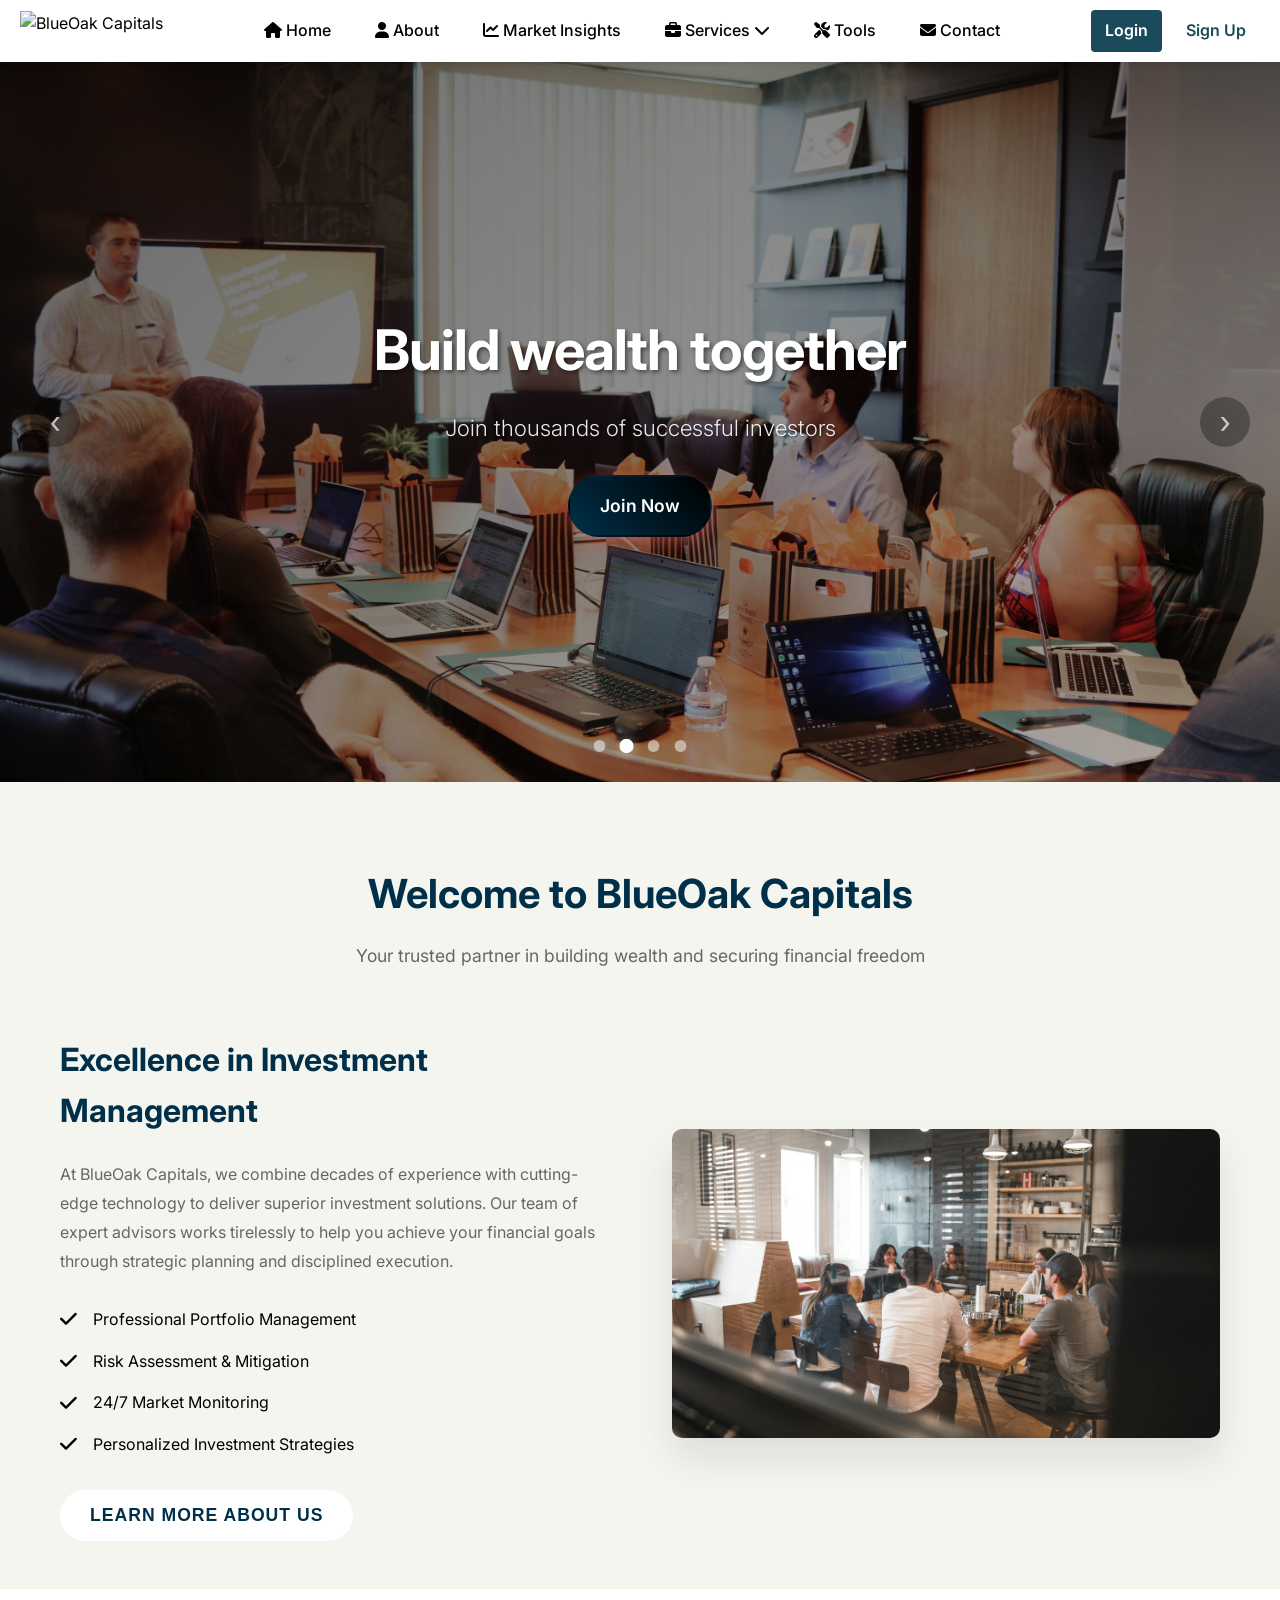
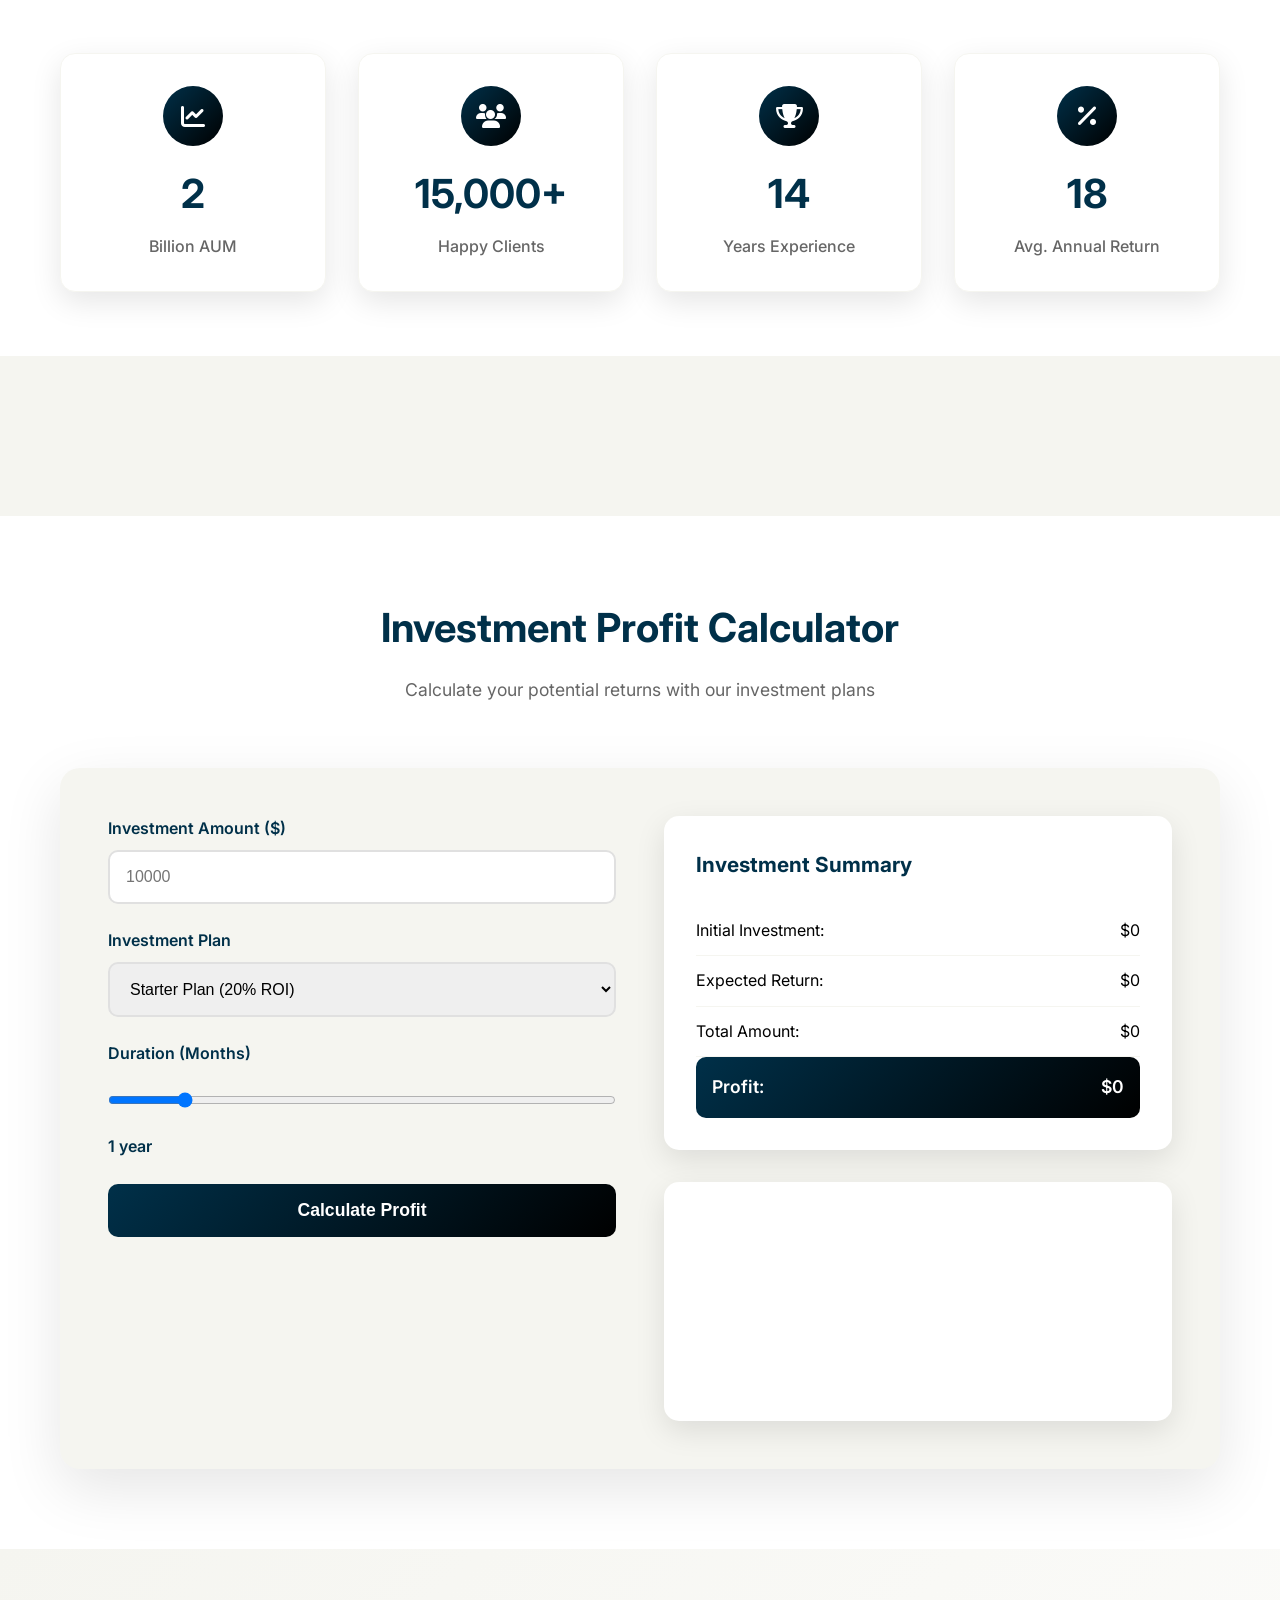
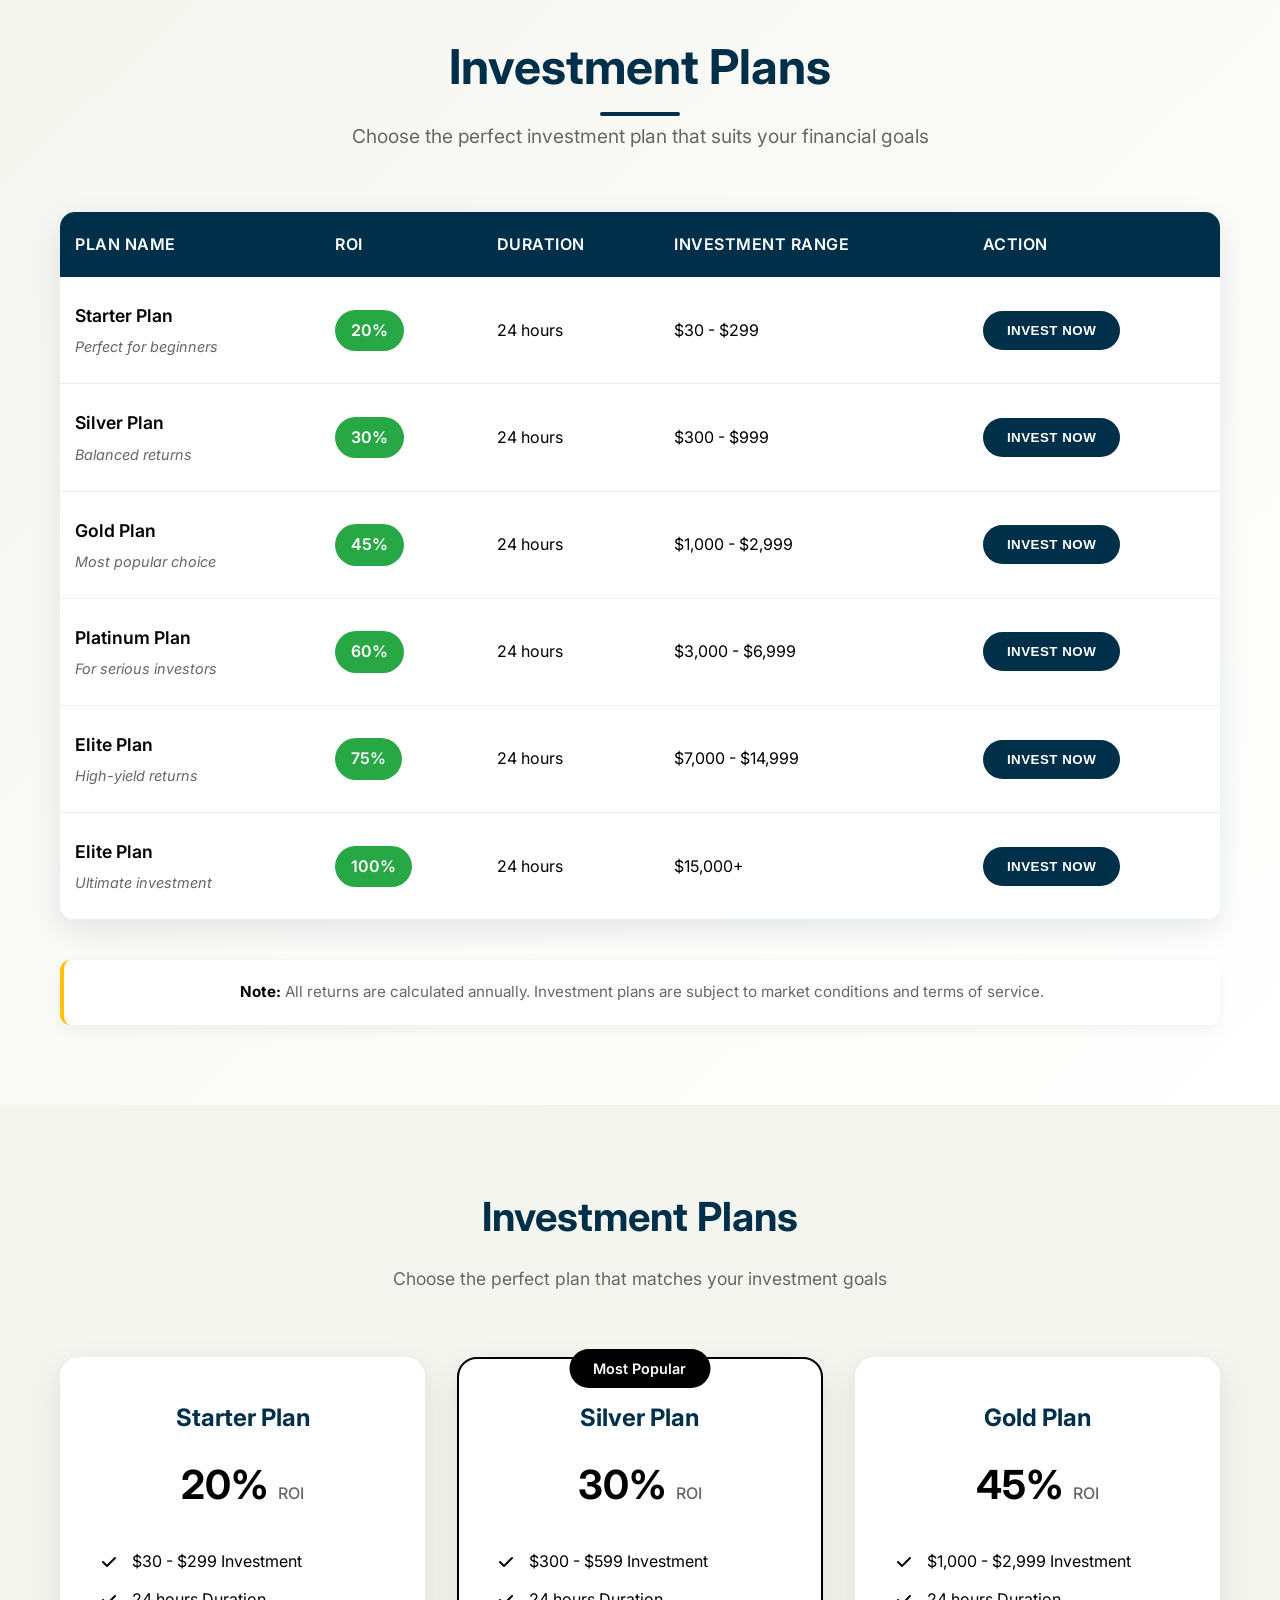
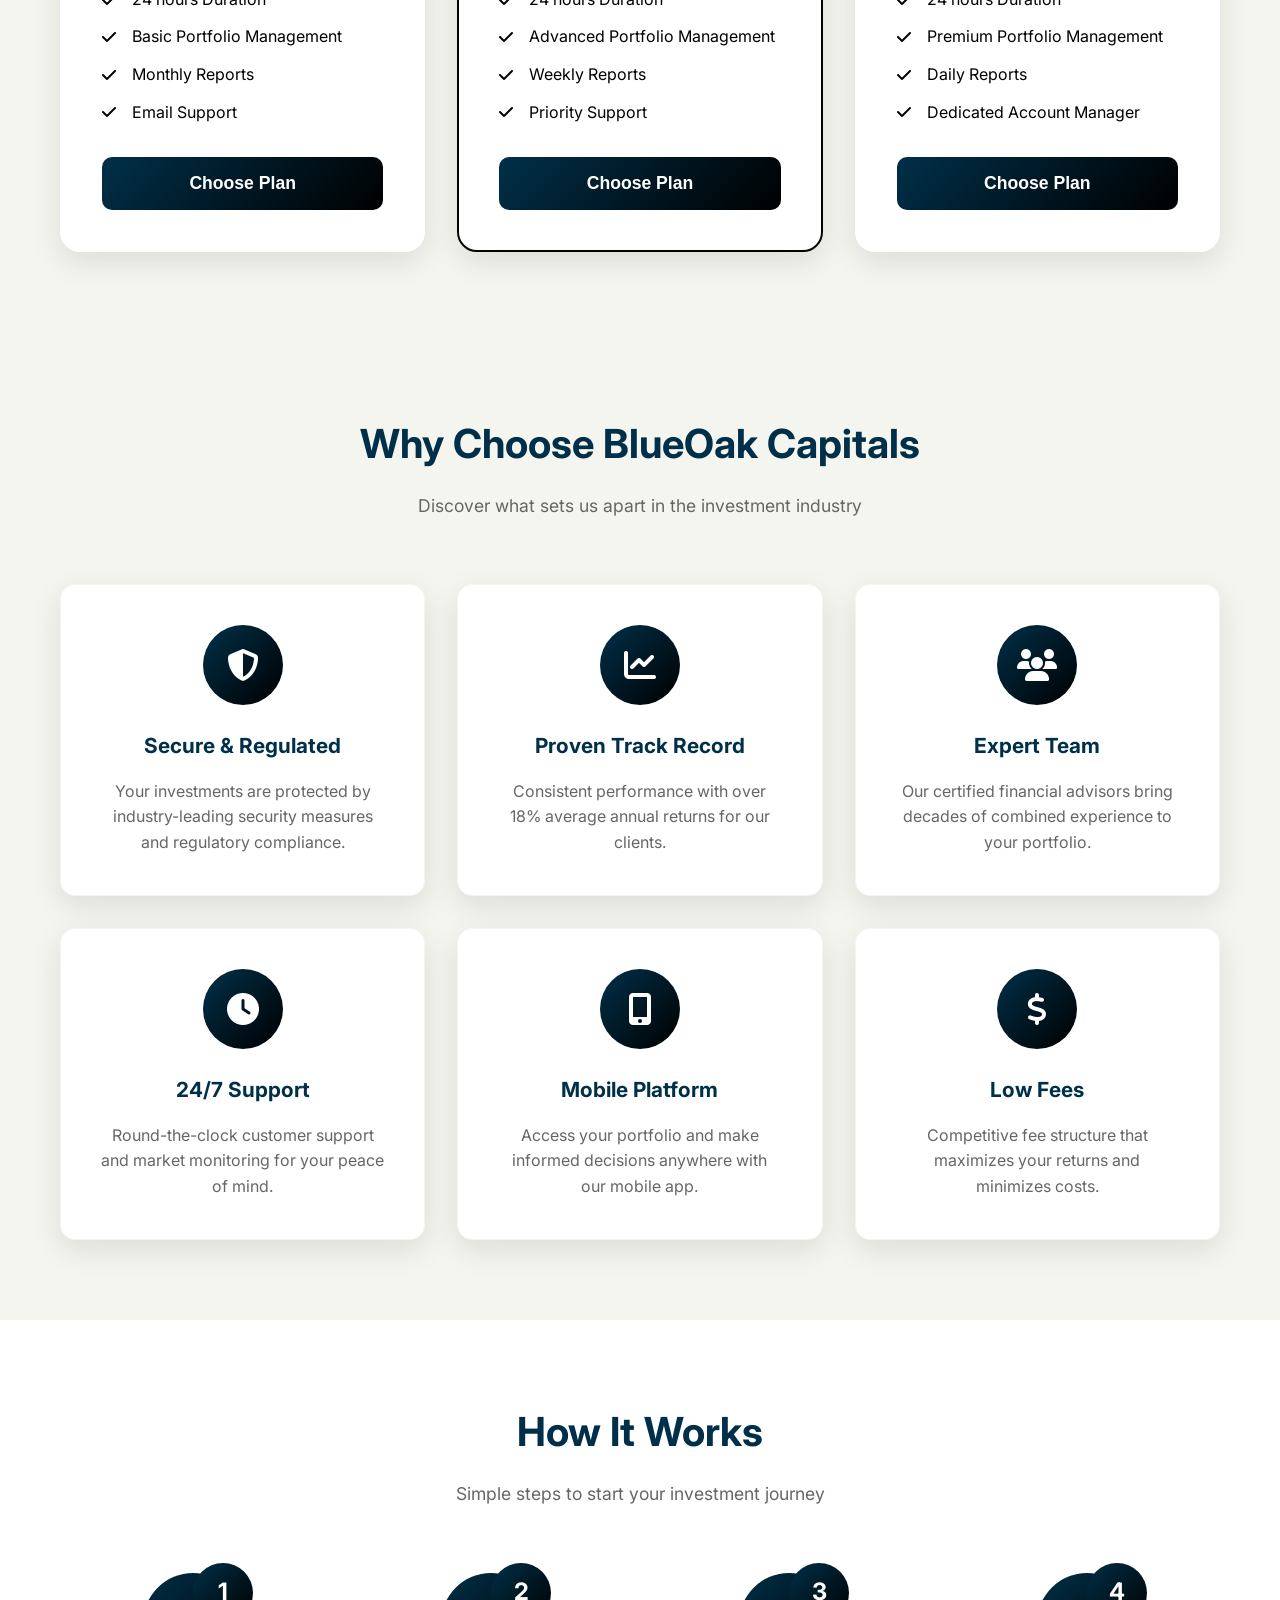
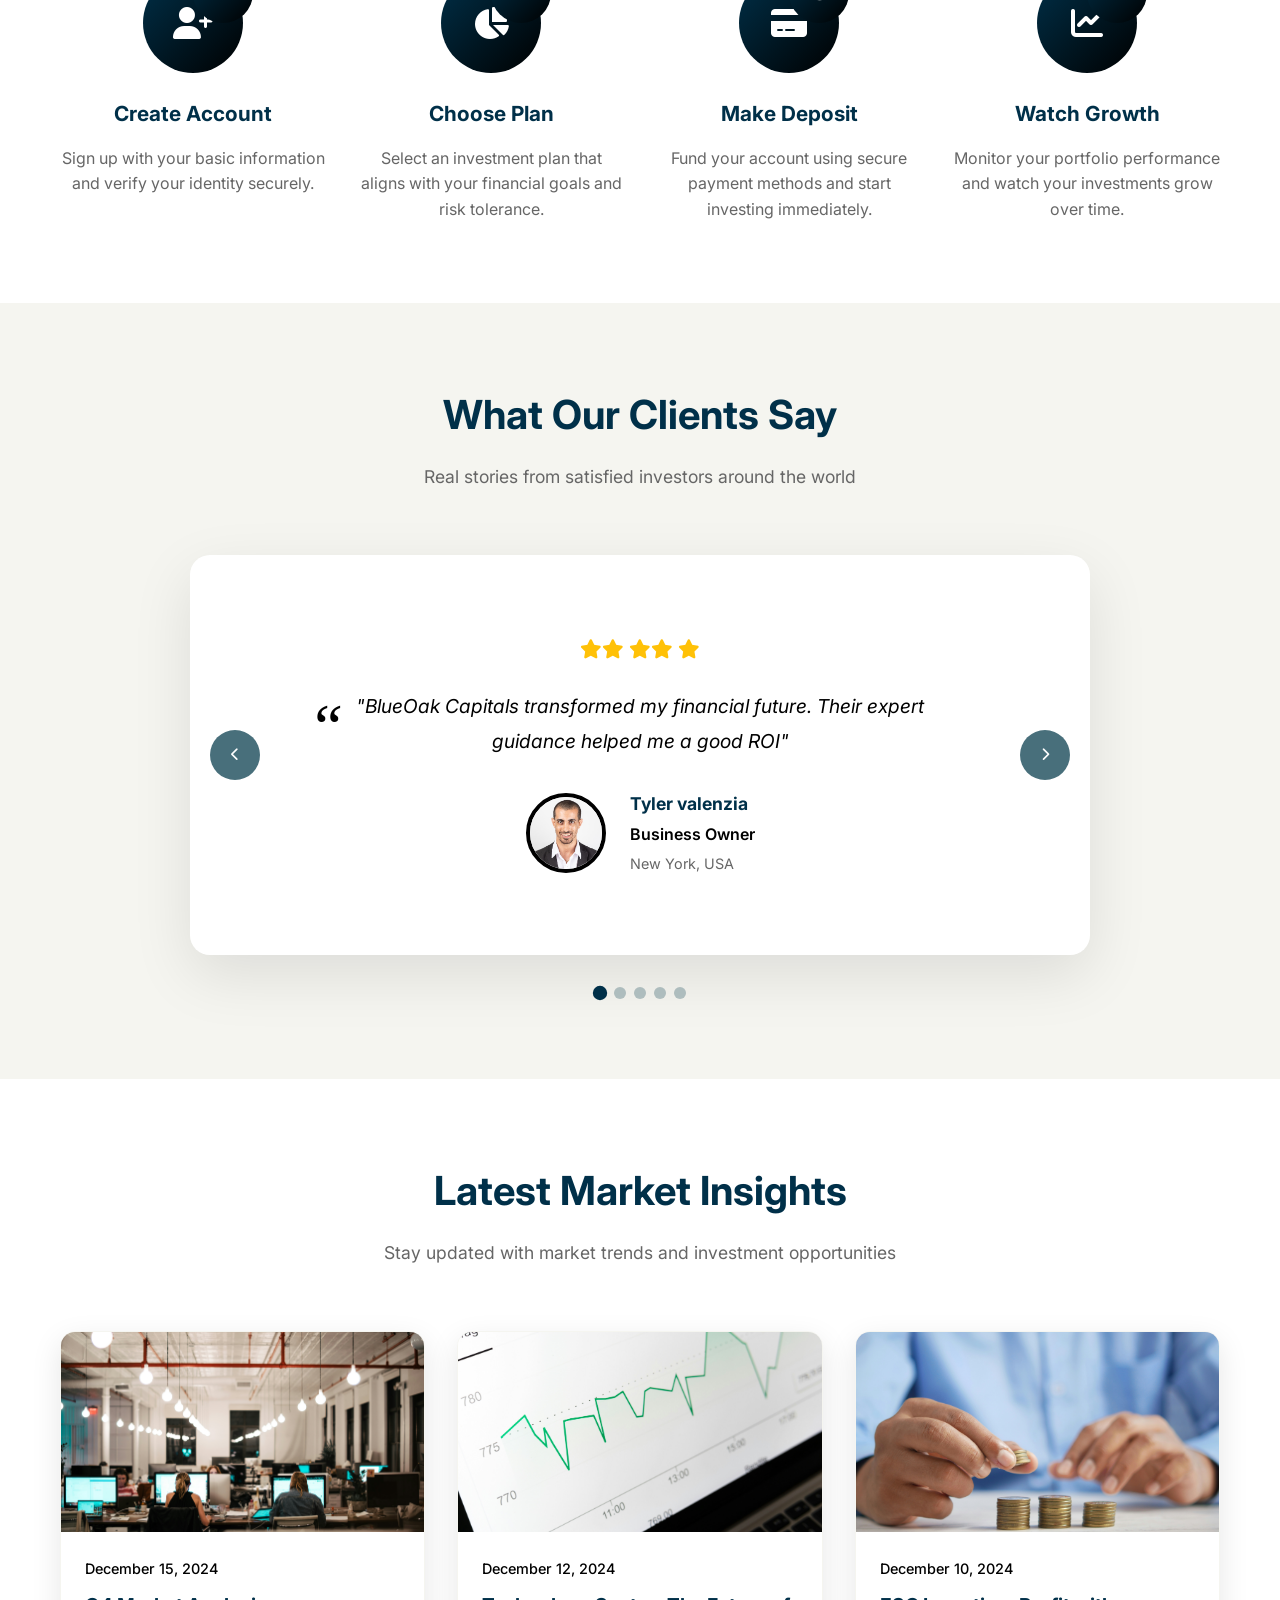
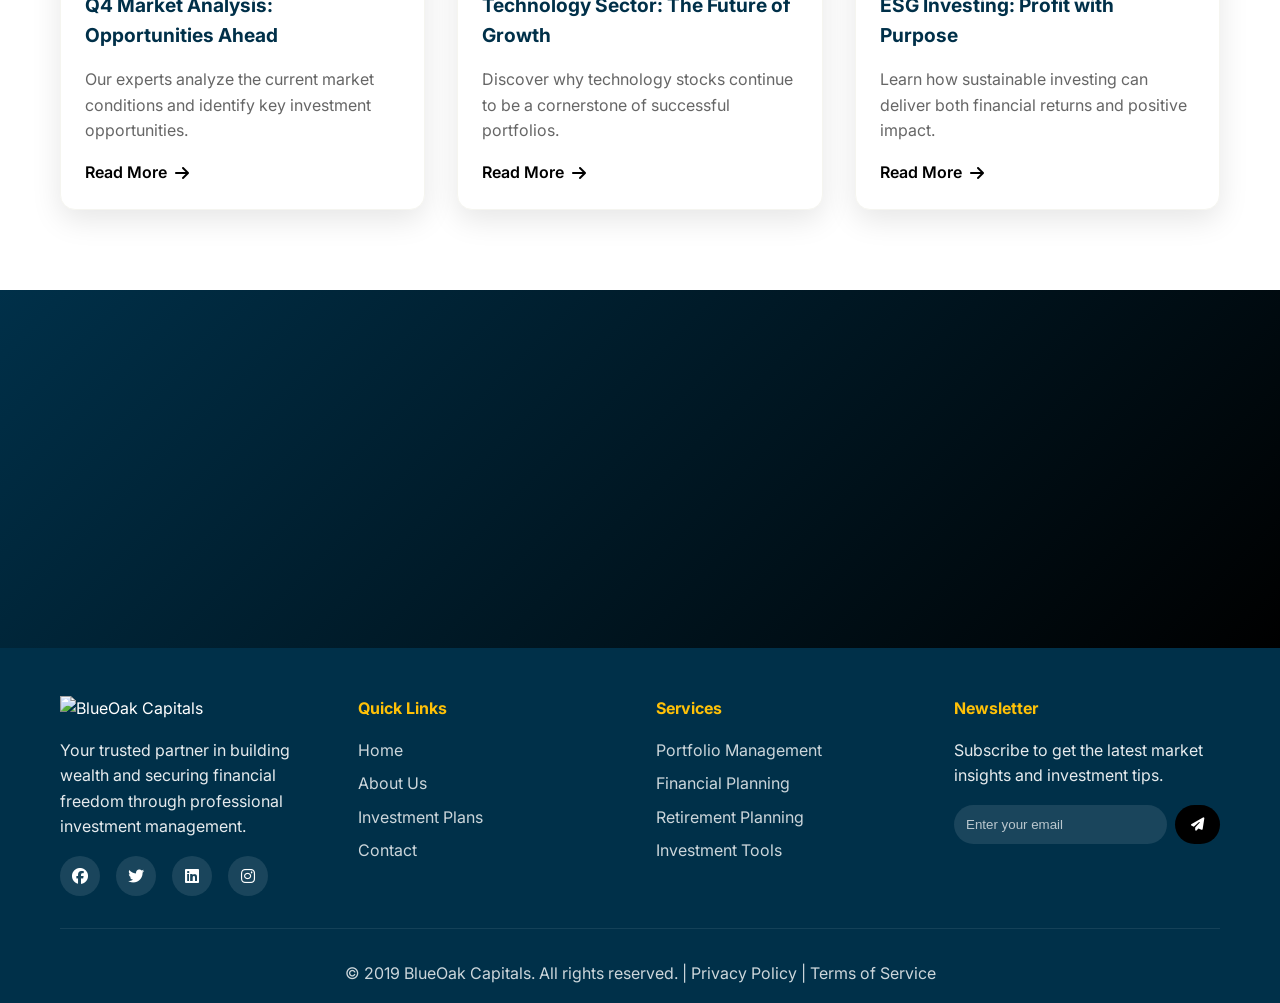
==== index.html @ 465ef76c "Initial commit" ====
<!DOCTYPE html>
<html lang="en">
<head>
    <meta charset="UTF-8">
    <meta name="viewport" content="width=device-width, initial-scale=1.0">
    <title>BlueOak Capitals</title>
    <link rel="stylesheet" href="styles.css">
    <link rel="stylesheet" href="hero.css">
    <link rel="stylesheet" href="preloader.css">
    <link href="https://fonts.googleapis.com/css2?family=Inter:wght@300;400;500;600;700;800&display=swap" rel="stylesheet">
    
   
    <link rel="stylesheet" href="https://cdnjs.cloudflare.com/ajax/libs/font-awesome/6.4.0/css/all.min.css">

<link href="https://unpkg.com/aos@2.3.1/dist/aos.css" rel="stylesheet">
<script src="https://unpkg.com/aos@2.3.1/dist/aos.js"></script>
<script>
  AOS.init();
</script>


   
</head>
<body>
    

    <!-- Preloader -->
    <div id="preloader">
        <div class="preloader-content">
            <div class="tree-logo">
                <img src="/assets/blueoak.JPG" alt="BlueOak Capitals">
            </div>
            <div class="loading-bar">
                <div class="loading-progress"></div>
            </div>
            <p class="loading-text">Loading your financial future...</p>
        </div>
    </div>



    <!-- Navigation -->
    <!-- <nav class="navbar">
        <div class="nav-container">

         
            <div class="right-content">
                <div class="language">
                    <div id="google_translate_element"></div>
                    <script type="text/javascript">
                        function googleTranslateElementInit() {
                            new google.translate.TranslateElement({
                                pageLanguage: 'en'
                            }, 'google_translate_element');
                        }
                    </script>
                    <script type="text/javascript" src="//translate.google.com/translate_a/element.js?cb=googleTranslateElementInit"></script>
                </div>
            </div>

            <div class="nav-logo">
                <img src="https://hebbkx1anhila5yf.public.blob.vercel-storage.com/blueoak.JPG-kWsIU454L09AQXxY7L0eZzSjOGGSLB.jpeg" alt="BlueOak Capitals" class="logo-img">
            </div> 
            <ul class="nav-menu">
                <li class="nav-item">
                    <a href="index.html" class="nav-link active">Home</a>
                </li>
                <li class="nav-item">
                    <a href="about.html" class="nav-link">About</a>
                </li>
                <li class="nav-item">
                    <a href="/market-insights.html" class="nav-link">Market Insights</a>
                </li>
                <li class="nav-item dropdown">
                    <a href="#" class="nav-link">Services <i class="fas fa-chevron-down"></i></a>
                    <ul class="dropdown-menu">
                        <li><a href="investment-plans.html">Investment Plans</a></li>
                        <li><a href="portfolio-management.html">Portfolio Management</a></li>
                        <li><a href="financial-planning.html">Financial Planning</a></li>
                        <li><a href="retirement-planning.html">Retirement Planning</a></li>
                    </ul>
                </li>
              
             
                <li class="nav-item">
                    <a href="tools.html" class="nav-link">Tools</a>
                </li>
                <li class="nav-item">
                    <a href="contact.html" class="nav-link">Contact</a>
                </li>
            </ul>
            <div class="nav-auth">
                <button class="auth-btn login-btn" href="https://blueoakcapitals.elaxtradesx.com/register">Login</button>
                <button class="auth-btn signup-btn" href="https://blueoakcapitals.elaxtradesx.com/register">Sign Up</button>

                 <button class="auth-btn login-btn" onclick="openModal('loginModal')">Login</button>
                <button class="auth-btn signup-btn" onclick="openModal('signupModal')">Sign Up</button>
            </div>
             <div class="nav-toggle">
                <span class="bar"></span>
                <span class="bar"></span>
                <span class="bar"></span>
            </div> 
        </div>
    </nav> -->

<!-- Better Navbar with Drawer -->
<nav class="navbar">
    <div class="nav-container">
      <!-- Hamburger (Left) -->
      <div class="nav-toggle" id="nav-toggle">
        <span class="bar"></span>
        <span class="bar"></span>
        <span class="bar"></span>
      </div>
  
      <!-- Logo -->
      <div class="nav-logo">
        <img src="https://hebbkx1anhila5yf.public.blob.vercel-storage.com/blueoak.JPG-kWsIU454L09AQXxY7L0eZzSjOGGSLB.jpeg" alt="BlueOak Capitals" class="logo-img">
      </div>
  
      <!-- Google Translate -->
      <div class="nav-translate" id="google_translate_element"></div>
  
      <!-- Desktop Nav Menu -->
      <ul class="nav-menu desktop-menu">
        <li><a href="index.html"><i class="fas fa-home"></i> Home</a></li>
        <li><a href="about.html"><i class="fas fa-user"></i> About</a></li>
        <li><a href="/market-insights.html"><i class="fas fa-chart-line"></i> Market Insights</a></li>
        <li class="dropdown">
          <a href="#"><i class="fas fa-briefcase"></i> Services <i class="fas fa-chevron-down"></i></a>
          <ul class="dropdown-menu">
            <li><a href="investment-plans.html">Investment Plans</a></li>
            <li><a href="portfolio-management.html">Portfolio Management</a></li>
            <li><a href="financial-planning.html">Financial Planning</a></li>
            <li><a href="retirement-planning.html">Retirement Planning</a></li>
          </ul>
        </li>
        <li><a href="tools.html"><i class="fas fa-tools"></i> Tools</a></li>
        <li><a href="contact.html"><i class="fas fa-envelope"></i> Contact</a></li>
      </ul>
  
      <!-- Auth Buttons -->
      <div class="auth-desktop">
        <a href="https://blueoakcapitals.elaxtradesx.com/login" class="auth-btn login-btn">Login</a>
        <a href="https://blueoakcapitals.elaxtradesx.com/register" class="auth-btn signup-btn">Sign Up</a>
      </div>
    </div>
  
    <!-- Drawer Menu -->
    <div class="drawer" id="drawer">
      <div class="drawer-header">
        <span class="close-drawer" id="close-drawer">&times;</span>
      </div>
      <ul class="tnav-menu">
        <li><a href="index.html"><i class="fas fa-home"></i> Home</a></li>
        <li><a href="about.html"><i class="fas fa-user"></i> About</a></li>
        <li><a href="/market-insights.html"><i class="fas fa-chart-line"></i> Market Insights</a></li>
        <li class="dropdown">
          <a class="tdropdown-toggle"><i class="fas fa-briefcase"></i> Services <i class="fas fa-chevron-down"></i></a>
          <ul class="tdropdown-menu">
            <li><a href="investment-plans.html">Investment Plans</a></li>
            <li><a href="portfolio-management.html">Portfolio Management</a></li>
            <li><a href="financial-planning.html">Financial Planning</a></li>
            <li><a href="retirement-planning.html">Retirement Planning</a></li>
          </ul>
        </li>
        <li><a href="tools.html"><i class="fas fa-tools"></i> Tools</a></li>
        <li><a href="contact.html"><i class="fas fa-envelope"></i> Contact</a></li>
      </ul>
      <div class="drawer-auth">
        <a href="https://blueoakcapitals.elaxtradesx.com/login" class="auth-btn login-btn">Login</a>
        <a href="https://blueoakcapitals.elaxtradesx.com/register" class="auth-btn signup-btn">Sign Up</a>
      </div>
    </div>
  </nav>
  
  <style>
  .navbar {
    background-color: #fff;
    box-shadow: 0 2px 5px rgba(0,0,0,0.1);
    position: sticky;
    top: 0;
    z-index: 999;
    width: 100%;
  }
  .nav-container {
    display: flex;
    align-items: center;
    padding: 10px 20px;
    justify-content: space-between;
    flex-wrap: wrap;
  }
  .nav-toggle {
    display: flex;
    flex-direction: column;
    cursor: pointer;
    gap: 5px;
  }
  .nav-toggle .bar {
    width: 25px;
    height: 3px;
    background-color: #333;
    border-radius: 3px;
  }
  .nav-logo {
    display: flex;
    align-items: center;
    gap: 15px;
  }
  .logo-img {
    height: 40px;
  }
  .nav-translate {
    margin-left: 20px;
  }
  .nav-menu.desktop-menu {
    display: none;
    list-style: none;
    gap: 20px;
    padding-left: 0;
  }
  .nav-menu.desktop-menu li {
    position: relative;
  }
  .nav-menu.desktop-menu a {
    color: #000;
    text-decoration: none;
    font-weight: 500;
    padding: 10px 12px;
    border-radius: 5px;
    transition: background 0.2s ease;
  }
  .nav-menu.desktop-menu a:hover {
    background-color: #f0f0f0;
  }
  .auth-desktop {
    display: none;
  }
  .auth-btn {
    padding: 8px 14px;
    margin-left: 10px;
    border-radius: 4px;
    text-decoration: none;
    color: #fff;
    background-color: #1b4b5a;
    font-weight: 600;
  }
  .auth-btn.signup-btn {
    background-color: #fff;
    color: #1b4b5a;
    border-color: #1b4b5a;
  }
  .dropdown-menu {
    display: none;
    position: absolute;
    top: 100%;
    left: 0;
    background: #fff;
    padding: 10px 0;
    box-shadow: 0 2px 10px rgba(0,0,0,0.1);
    min-width: 200px;
    z-index: 100;
  }
  .dropdown:hover .dropdown-menu {
    display: block;
  }
  .dropdown-menu a {
    display: block;
    padding: 8px 16px;
    color: #000;
    text-decoration: none;
  }
  .dropdown-menu a:hover {
    background-color: #f5f5f5;
  }
  .nav-menu a {
    color: black;
  }
  .nav-menu {
    color: black;
  }
  
  @media(min-width: 768px) {
    .nav-toggle,
    .drawer {
      display: none;
    }
    .nav-menu.desktop-menu {
      display: flex;
      flex-grow: 1;
      justify-content: center;
    }
    .auth-desktop {
      display: flex;
      align-items: center;
    }
  }
  
  .drawer {
    position: fixed;
    top: 0;
    left: -100%;
    width: 250px;
    height: 100vh;
    background-color: #f8f8f8;
    box-shadow: 2px 0 10px rgba(0,0,0,0.1);
    padding: 20px;
    transition: left 0.3s ease;
    z-index: 1000;
    display: flex;
    flex-direction: column;
    color: black;
  }
  .drawer.open {
    left: 0;
  }
  .drawer-header {
    display: flex;
    justify-content: flex-end;
  }
  .close-drawer {
    font-size: 24px;
    cursor: pointer;
    color: #333;
  }
  .drawer .tnav-menu {
    list-style: none;
    padding: 0;
    margin-top: 20px;
    display: flex;
    flex-direction: column;
    gap: 10px;
  }
  .drawer .tnav-menu li {
    margin: 0;
  }
  .drawer .tnav-menu a {
    text-decoration: none;
    color: #000;
    font-weight: 600;
    display: flex;
    align-items: center;
    gap: 8px;
  }
  .drawer .tdropdown-menu {
    display: none;
    list-style: none;
    padding-left: 20px;
    margin-top: 10px;
  }
  .drawer .tdropdown-menu li {
    margin: 10px 0;
  }
  
  /* 🟡 Hover dropdown for drawer */
  .drawer .dropdown:hover .tdropdown-menu {
    display: block;
  }
  
  .drawer-auth {
    margin-top: auto;
  }
  </style>
  
  <script>
  document.getElementById('nav-toggle').addEventListener('click', () => {
    document.getElementById('drawer').classList.add('open');
  });
  document.getElementById('close-drawer').addEventListener('click', () => {
    document.getElementById('drawer').classList.remove('open');
  });
  </script>
  
  <!-- Google Translate script -->
  <script type="text/javascript">
    function googleTranslateElementInit() {
      new google.translate.TranslateElement({ pageLanguage: 'en' }, 'google_translate_element');
    }
  </script>
  <script src="//translate.google.com/translate_a/element.js?cb=googleTranslateElementInit"></script>
  


    <section class="shero">
        <!-- Background Images -->
        <div class="shero-background active" style="background-image: url('/assets/redd-francisco-5U_28ojjgms-unsplash.jpg');"></div>
        <div class="shero-background" style="background-image: url('/assets/campaign-creators-gMsnXqILjp4-unsplash.jpg');"></div>
        <div class="shero-background" style="background-image: url('/assets/dylan-gillis-KdeqA3aTnBY-unsplash.jpg');"></div>
        <div class="shero-background" style="background-image: url('/assets/towfiqu-barbhuiya-jpqyfK7GB4w-unsplash.jpg');"></div>

        <!-- Content -->
        <div class="shero-content active">
            <h1 class="shero-title">Grow your wealth with BlueOak Capitals</h1>

            <p class="shero-subtitle">Professional investment solutions rooted in trust and expertise</p>
            <a href="https://blueoakcapitals.elaxtradesx.com/register" class="shero-cta">Get Started</a>
        </div>

        <!-- Navigation Arrows -->
        <div class="shero-arrows sarrow-left" onclick="changeSlide(-1)">‹</div>
        <div class="shero-arrows sarrow-right" onclick="changeSlide(1)">›</div>

        <!-- Navigation Dots -->
        <div class="shero-nav">
            <div class="snav-dot active" onclick="goToSlide(0)"></div>
            <div class="snav-dot" onclick="goToSlide(1)"></div>
            <div class="snav-dot" onclick="goToSlide(2)"></div>
            <div class="snav-dot" onclick="goToSlide(3)"></div>
        </div>
    </section>

    <script>
        let currentSlide = 0;
        let slideInterval;

        const slides = [
            {
                title: "Grow your wealth with BlueOak Capitals",
                subtitle: "Professional investment solutions rooted in trust and expertise",
                cta: "Get Started"
            },
            {
                title: "Build wealth together",
                subtitle: "Join thousands of successful investors",
                cta: "Join Now"
            },
            {
                title: "Secure you financial future",

                subtitle: "Expert guidance for optimal investment strategies",
                cta: "Register"
            },
            {
                title: "Welcome to BlueOak Capitals",
                subtitle: "Earn passive income with our investment solutions",
                cta: "Get Started"
            }
        ];

        function updateContent(index) {
            const content = document.querySelector('.shero-content');
            const title = content.querySelector('.shero-title');
            const subtitle = content.querySelector('.shero-subtitle');
            const cta = content.querySelector('.shero-cta');

            // Fade out current content
            content.classList.remove('active');

            setTimeout(() => {
                // Update content
                title.textContent = slides[index].title;
                subtitle.textContent = slides[index].subtitle;
                cta.textContent = slides[index].cta;

                // Fade in new content
                content.classList.add('active');
            }, 400);
        }

        function updateBackground(index) {
            const backgrounds = document.querySelectorAll('.shero-background');
            backgrounds.forEach((bg, i) => {
                bg.classList.toggle('active', i === index);
            });
        }

        function updateDots(index) {
            const dots = document.querySelectorAll('.snav-dot');
            dots.forEach((dot, i) => {
                dot.classList.toggle('active', i === index);
            });
        }

        function goToSlide(index) {
            currentSlide = index;
            updateBackground(currentSlide);
            updateContent(currentSlide);
            updateDots(currentSlide);
            resetAutoPlay();
        }

        function changeSlide(direction) {
            currentSlide += direction;
            if (currentSlide >= slides.length) currentSlide = 0;
            if (currentSlide < 0) currentSlide = slides.length - 1;
            goToSlide(currentSlide);
        }

        function nextSlide() {
            changeSlide(1);
        }

        function startAutoPlay() {
            slideInterval = setInterval(nextSlide, 5000);
        }

        function resetAutoPlay() {
            clearInterval(slideInterval);
            startAutoPlay();
        }

        // Initialize
        document.addEventListener('DOMContentLoaded', function() {
            startAutoPlay();
            
            // Pause on hover
            const hero = document.querySelector('.shero');
            hero.addEventListener('mouseenter', () => clearInterval(slideInterval));
            hero.addEventListener('mouseleave', startAutoPlay);
        });

        // Keyboard navigation
        document.addEventListener('keydown', function(e) {
            if (e.key === 'ArrowLeft') changeSlide(-1);
            if (e.key === 'ArrowRight') changeSlide(1);
        });

        // Touch/swipe support for mobile
        let touchStartX = 0;
        let touchEndX = 0;

        document.addEventListener('touchstart', function(e) {
            touchStartX = e.changedTouches[0].screenX;
        });

        document.addEventListener('touchend', function(e) {
            touchEndX = e.changedTouches[0].screenX;
            handleSwipe();
        });

        function handleSwipe() {
            const swipeThreshold = 50;
            const diff = touchStartX - touchEndX;
            
            if (Math.abs(diff) > swipeThreshold) {
                if (diff > 0) {
                    changeSlide(1); // Swipe left - next slide
                } else {
                    changeSlide(-1); // Swipe right - previous slide
                }
            }
        }
    </script>

    <!-- Hero Section with Slider -->
    <!-- <section class="hero">
        <div class="hero-slider">
            <div class="slide active" style="background-image: linear-gradient(rgba(27, 75, 90, 0.7), rgba(27, 75, 90, 0.7)), url('/assets/redd-francisco-5U_28ojjgms-unsplash.jpg');">
                <div class="slide-content">
                    <h1 data-aos="fade-up">Grow Your Wealth with BlueOak Capitals</h1>
                    <p data-aos="fade-up" data-aos-delay="200">Professional investment solutions rooted in trust and expertise</p>
                    <div class="hero-buttons" data-aos="fade-up" data-aos-delay="400">
                        <button href="https://blueoakcapitals.elaxtradesx.com/register" class="cta-btn primary">Start Investing</button>
                        <button class="cta-btn secondary" onclick="openCalculator()">Calculate Returns</button>
                    </div>
                </div>
            </div>
            <div class="slide" style="background-image: linear-gradient(rgba(27, 75, 90, 0.7), rgba(27, 75, 90, 0.7)), url('/assets/campaign-creators-gMsnXqILjp4-unsplash.jpg');">
                <div class="slide-content">
                    <h1 data-aos="fade-up">Secure Your Financial Future</h1>
                    <p data-aos="fade-up" data-aos-delay="200">Expert guidance for optimal investment strategies</p>
                    <div class="hero-buttons" data-aos="fade-up" data-aos-delay="400">
                        <button href="/about.html" class="cta-btn primary">Learn More</button>
                        <button href="/investment-plans.html" class="cta-btn secondary">View Plans</button>
                    </div>
                </div>
            </div>
            <div class="slide" style="background-image: linear-gradient(rgba(27, 75, 90, 0.7), rgba(27, 75, 90, 0.7)), url('/assets/dylan-gillis-KdeqA3aTnBY-unsplash.jpg');">
                <div class="slide-content">
                    <h1 data-aos="fade-up">Build Wealth Together</h1>
                    <p data-aos="fade-up" data-aos-delay="200">Join thousands of successful investors</p>
                    <div class="hero-buttons" data-aos="fade-up" data-aos-delay="400">
                        <button href="https://blueoakcapitals.elaxtradesx.com/register" class="cta-btn primary">Join Now</button>
                        <button href="/contact.html" class="cta-btn secondary">Contact Us</button>
                    </div>
                </div>
            </div>
        </div>
         <div class="slider-nav">
            <button class="prev-btn"><i class="fas fa-chevron-left"></i></button>
            <button class="next-btn"><i class="fas fa-chevron-right"></i></button>
        </div> 
     
    </section> -->


       <!-- Welcome Section -->
       <section class="welcome" id="welcome">
        <div class="container">
            <div class="section-header" data-aos="fade-up">
                <h2>Welcome to BlueOak Capitals</h2>
                <p>Your trusted partner in building wealth and securing financial freedom</p>
            </div>
            <div class="welcome-content">
                <div class="welcome-text" data-aos="fade-right">
                    <h3>Excellence in Investment Management</h3>
                    <p>At BlueOak Capitals, we combine decades of experience with cutting-edge technology to deliver superior investment solutions. Our team of expert advisors works tirelessly to help you achieve your financial goals through strategic planning and disciplined execution.</p>
                    <ul class="welcome-features">
                        <li><i class="fas fa-check"></i> Professional Portfolio Management</li>
                        <li><i class="fas fa-check"></i> Risk Assessment & Mitigation</li>
                        <li><i class="fas fa-check"></i> 24/7 Market Monitoring</li>
                        <li><i class="fas fa-check"></i> Personalized Investment Strategies</li>
                    </ul>
                    <button class="cta-btn primary">Learn More About Us</button>
                </div>
                <div class="welcome-image" data-aos="fade-left">
                    <img src="/assets/redd-francisco-5U_28ojjgms-unsplash.jpg" alt="Investment Growth">
                </div>
            </div>
        </div>
    </section> 


    <!-- Quick Stats -->
    <section class="quick-stats">
        <div class="container">
            <div class="stats-grid">
                <div class="stat-card" data-aos="fade-up" data-aos-delay="100">
                    <div class="stat-icon">
                        <i class="fas fa-chart-line"></i>
                    </div>
                    <div class="stat-info">
                        <h3 class="stat-number" data-target="2.5">0</h3>
                        <p>Billion AUM</p>
                    </div>
                </div>
                <div class="stat-card" data-aos="fade-up" data-aos-delay="200">
                    <div class="stat-icon">
                        <i class="fas fa-users"></i>
                    </div>
                    <div class="stat-info">
                        <h3 class="stat-number" data-target="15000">0</h3>
                        <p>Happy Clients</p>
                    </div>
                </div>
                <div class="stat-card" data-aos="fade-up" data-aos-delay="300">
                    <div class="stat-icon">
                        <i class="fas fa-trophy"></i>
                    </div>
                    <div class="stat-info">
                        <h3 class="stat-number" data-target="14">0</h3>
                        <p>Years Experience</p>
                    </div>
                </div>
                <div class="stat-card" data-aos="fade-up" data-aos-delay="400">
                    <div class="stat-icon">
                        <i class="fas fa-percentage"></i>
                    </div>
                    <div class="stat-info">
                        <h3 class="stat-number" data-target="18.5">0</h3>
                        <p>Avg. Annual Return</p>
                    </div>
                </div>
            </div>
        </div>
    </section>

    <section>

            <!-- TradingView Widget BEGIN -->
            <div class="tradingview-widget-container">
                <div class="tradingview-widget-container__widget"></div>
                <script type="text/javascript" src="https://s3.tradingview.com/external-embedding/embed-widget-ticker-tape.js" async>
                {
                "symbols": [
                  {
                    "proName": "BITSTAMP:BTCUSD",
                    "title": "Bitcoin"
                  },
                  {
                    "proName": "BITSTAMP:ETHUSD",
                    "title": "Ethereum"
                  },
                  {
                    "description": "Matic",
                    "proName": "BINANCE:MATICUSDT"
                  },
                  {
                    "description": "Cardano",
                    "proName": "BINANCE:ADAUSDT"
                  },
                  {
                    "description": "Solana",
                    "proName": "KUCOIN:SOLUSDT"
                  },
                  {
                    "description": "Avalanche",
                    "proName": "KUCOIN:AVAXUSDT"
                  },
                  {
                    "description": "Ripple",
                    "proName": "BINANCE:XRPUSDT"
                  },
                  {
                    "description": "Aave",
                    "proName": "BINANCE:AAVEUSDT"
                  },
                  {
                    "description": "Polkadot",
                    "proName": "KUCOIN:DOTUSDT"
                  },
                  {
                    "description": "The Sandbox",
                    "proName": "COINEX:SANDUSDT"
                  },
                  {
                    "description": "Cosmos",
                    "proName": "BINANCE:ATOMUSDT"
                  }
                ],
                "showSymbolLogo": true,
                "colorTheme": "dark",
                "isTransparent": false,
                "displayMode": "adaptive",
                "locale": "en"
              }
                </script>
              </div>
              <!-- TradingView Widget END -->
              
              
    </section>



    <!-- Profit Calculator Section -->
    <section class="calculator-section" id="calculator">
        <div class="container">
            <div class="section-header" data-aos="fade-up">
                <h2>Investment Profit Calculator</h2>
                <p>Calculate your potential returns with our investment plans</p>
            </div>
            <div class="calculator-container" data-aos="fade-up" data-aos-delay="200">
                <div class="calculator-form">
                    <div class="form-group">
                        <label for="investment-amount">Investment Amount ($)</label>
                        <input type="number" id="investment-amount" placeholder="10000" min="1000" step="100">
                    </div>
                    <div class="form-group">
                        <label for="investment-plan">Investment Plan</label>
                        <select id="investment-plan">
                            <option value="starter">Starter Plan (20% ROI)</option>
                            <option value="silver">Silver Plan (30% ROI)</option>
                            <option value="gold">Gold Plan (45% ROI)</option>
                            <option value="platinum">Platinum Plan (60% ROI)</option>
                            <option value="diamond">Diamond Plan (75% ROI)</option>
                            <option value="elite">Elite Plan (100% ROI)</option>
                        </select>
                    </div>
                    <div class="form-group">
                        <label for="investment-duration">Duration (Months)</label>
                        <input type="range" id="investment-duration" min="6" max="60" value="12" step="6">
                        <span class="duration-display">12 months</span>
                    </div>
                    <button class="calculate-btn" onclick="calculateProfit()">Calculate Profit</button>
                </div>
                <div class="calculator-results">
                    <div class="result-card">
                        <h4>Investment Summary</h4>
                        <div class="result-item">
                            <span>Initial Investment:</span>
                            <span id="initial-amount">$0</span>
                        </div>
                        <div class="result-item">
                            <span>Expected Return:</span>
                            <span id="expected-return">$0</span>
                        </div>
                        <div class="result-item">
                            <span>Total Amount:</span>
                            <span id="total-amount">$0</span>
                        </div>
                        <div class="result-item highlight">
                            <span>Profit:</span>
                            <span id="profit-amount">$0</span>
                        </div>
                    </div>
                    <div class="profit-chart">
                        <canvas id="profitChart" width="300" height="200"></canvas>
                    </div>
                </div>
            </div>
        </div>
    </section>



    <section class="blueoak-investment" id="blueoak-investment">
        <div class="bcontainer">
            <div class="bsection-header">
                <h2 class="bsection-title">Investment Plans</h2>
                <p class="bsection-subtitle">Choose the perfect investment plan that suits your financial goals</p>
            </div>
            
            <div class="binvestment-table-wrapper">
                <table class="binvestment-table">
                    <thead>
                        <tr>
                            <th>Plan Name</th>
                            <th>ROI</th>
                            <th>Duration</th>
                            <th>Investment Range</th>
                            <th>Action</th>
                        </tr>
                    </thead>
                    <tbody>
                        <tr>
                            <td data-label="Plan Name">
                                <div class="bplan-name">
                                    <span class="bplan-title">Starter Plan</span>
                                    <span class="bplan-desc">Perfect for beginners</span>
                                </div>
                            </td>
                            <td data-label="ROI">
                                <span class="broi-badge">20%</span>
                            </td>
                            <td data-label="Duration">24 hours</td>
                            <td data-label="Investment Range">$30 - $299</td>
                            <td data-label="Action">
                                <button class="binvest-btn">Invest Now</button>
                            </td>
                        </tr>
                        <tr>
                            <td data-label="Plan Name">
                                <div class="bplan-name">
                                    <span class="bplan-title">Silver Plan</span>
                                    <span class="bplan-desc">Balanced returns</span>
                                </div>
                            </td>
                            <td data-label="ROI">
                                <span class="broi-badge">30%</span>
                            </td>
                            <td data-label="Duration">24 hours</td>
                            <td data-label="Investment Range">$300 - $999</td>
                            <td data-label="Action">
                                <button class="binvest-btn">Invest Now</button>
                            </td>
                        </tr>
                        <tr class="bfeatured">
                            <td data-label="Plan Name">
                                <div class="bplan-name">
                                    <span class="bplan-title">Gold Plan</span>
                                    <span class="bplan-desc">Most popular choice</span>
                                </div>
                            </td>
                            <td data-label="ROI">
                                <span class="broi-badge">45%</span>
                            </td>
                            <td data-label="Duration">24 hours</td>
                            <td data-label="Investment Range">$1,000 - $2,999</td>
                            <td data-label="Action">
                                <button class="binvest-btn featured-btn">Invest Now</button>
                            </td>
                        </tr>
                        <tr>
                            <td data-label="Plan Name">
                                <div class="bplan-name">
                                    <span class="bplan-title">Platinum Plan</span>
                                    <span class="bplan-desc">For serious investors</span>
                                </div>
                            </td>
                            <td data-label="ROI">
                                <span class="broi-badge">60%</span>
                            </td>
                            <td data-label="Duration">24 hours</td>
                            <td data-label="Investment Range">$3,000 - $6,999</td>
                            <td data-label="Action">
                                <button class="binvest-btn">Invest Now</button>
                            </td>
                        </tr>
                        <tr>
                            <td data-label="Plan Name">
                                <div class="bplan-name">
                                    <span class="bplan-title">Elite Plan</span>
                                    <span class="bplan-desc">High-yield returns</span>
                                </div>
                            </td>
                            <td data-label="ROI">
                                <span class="broi-badge">75%</span>
                            </td>
                            <td data-label="Duration">24 hours</td>
                            <td data-label="Investment Range">$7,000 - $14,999</td>
                            <td data-label="Action">
                                <button class="binvest-btn">Invest Now</button>
                            </td>
                        </tr>
                        <tr>
                            <td data-label="Plan Name">
                                <div class="bplan-name">
                                    <span class="bplan-title">Elite Plan</span>
                                    <span class="bplan-desc">Ultimate investment</span>
                                </div>
                            </td>
                            <td data-label="ROI">
                                <span class="broi-badge">100%</span>
                            </td>
                            <td data-label="Duration">24 hours</td>
                            <td data-label="Investment Range">$15,000+</td>
                            <td data-label="Action">
                                <button class="binvest-btn">Invest Now</button>
                            </td>
                        </tr>
                    </tbody>
                </table>
            </div>
            
            <div class="binvestment-note">
                <p><strong>Note:</strong> All returns are calculated annually. Investment plans are subject to market conditions and terms of service.</p>
            </div>
        </div>
    </section>



    <!-- Investment Plans -->
    <section class="investment-plans" id="plans">
        <div class="container">
            <div class="section-header" data-aos="fade-up">
                <h2>Investment Plans</h2>
                <p>Choose the perfect plan that matches your investment goals</p>
            </div>
            <div class="plans-grid">
                <div class="plan-card" data-aos="fade-up" data-aos-delay="100">
                    <div class="plan-header">
                        <h3>Starter Plan</h3>
                        <div class="plan-price">20% <span>ROI</span></div>
                    </div>
                    <div class="plan-features">
                        <ul>
                            <li><i class="fas fa-check"></i> $30 - $299 Investment</li>
                            <li><i class="fas fa-check"></i> 24 hours Duration</li>
                            <li><i class="fas fa-check"></i> Basic Portfolio Management</li>
                            <li><i class="fas fa-check"></i> Monthly Reports</li>
                            <li><i class="fas fa-check"></i> Email Support</li>
                        </ul>
                    </div>
                    <button class="plan-btn">Choose Plan</button>
                </div>
                <div class="plan-card featured" data-aos="fade-up" data-aos-delay="200">
                    <div class="plan-badge">Most Popular</div>
                    <div class="plan-header">
                        <h3>Silver Plan</h3>
                        <div class="plan-price">30% <span>ROI</span></div>
                    </div>
                    <div class="plan-features">
                        <ul>
                            <li><i class="fas fa-check"></i> $300 - $599 Investment</li>
                            <li><i class="fas fa-check"></i> 24 hours Duration</li>
                            <li><i class="fas fa-check"></i> Advanced Portfolio Management</li>
                            <li><i class="fas fa-check"></i> Weekly Reports</li>
                            <li><i class="fas fa-check"></i> Priority Support</li>
                        </ul>
                    </div>
                    <button class="plan-btn">Choose Plan</button>
                </div>
                <div class="plan-card" data-aos="fade-up" data-aos-delay="300">
                    <div class="plan-header">
                        <h3>Gold Plan</h3>
                        <div class="plan-price">45% <span>ROI</span></div>
                    </div>
                    <div class="plan-features">
                        <ul>
                            <li><i class="fas fa-check"></i> $1,000 - $2,999 Investment</li>
                            <li><i class="fas fa-check"></i> 24 hours Duration</li>
                            <li><i class="fas fa-check"></i> Premium Portfolio Management</li>
                            <li><i class="fas fa-check"></i> Daily Reports</li>
                            <li><i class="fas fa-check"></i> Dedicated Account Manager</li>
                        </ul>
                    </div>
                    <button class="plan-btn">Choose Plan</button>
                </div>
            </div>
        </div>
    </section>

    <!-- Market Performance -->
    <!-- <section class="market-performance">
        <div class="container">
            <div class="section-header" data-aos="fade-up">
                <h2>Market Performance</h2>
                <p>Real-time market data and our portfolio performance</p>
            </div>
            <div class="performance-grid">
                <div class="performance-card" data-aos="fade-up" data-aos-delay="100">
                    <h4>Portfolio Performance</h4>
                    <div class="performance-chart">
                        <canvas id="portfolioChart" width="200" height="200"></canvas>
                    </div>
                </div>
                <div class="market-indicators" data-aos="fade-up" data-aos-delay="200">
                    <h4>Market Indicators</h4>
                    <div class="indicator-list">
                        <div class="indicator-item">
                            <span class="indicator-name">S&P 500</span>
                            <span class="indicator-value positive">+2.34%</span>
                        </div>
                        <div class="indicator-item">
                            <span class="indicator-name">NASDAQ</span>
                            <span class="indicator-value positive">+1.87%</span>
                        </div>
                        <div class="indicator-item">
                            <span class="indicator-name">DOW JONES</span>
                            <span class="indicator-value negative">-0.45%</span>
                        </div>
                        <div class="indicator-item">
                            <span class="indicator-name">GOLD</span>
                            <span class="indicator-value positive">+0.78%</span>
                        </div>
                    </div>
                </div>
            </div>
        </div>
    </section> -->

    <!-- Why Choose Us -->
    <section class="why-choose-us" id="features">
        <div class="container">
            <div class="section-header" data-aos="fade-up">
                <h2>Why Choose BlueOak Capitals</h2>
                <p>Discover what sets us apart in the investment industry</p>
            </div>
            <div class="features-grid">
                <div class="feature-card" data-aos="fade-up" data-aos-delay="100">
                    <div class="feature-icon">
                        <i class="fas fa-shield-alt"></i>
                    </div>
                    <h3>Secure & Regulated</h3>
                    <p>Your investments are protected by industry-leading security measures and regulatory compliance.</p>
                </div>
                <div class="feature-card" data-aos="fade-up" data-aos-delay="200">
                    <div class="feature-icon">
                        <i class="fas fa-chart-line"></i>
                    </div>
                    <h3>Proven Track Record</h3>
                    <p>Consistent performance with over 18% average annual returns for our clients.</p>
                </div>
                <div class="feature-card" data-aos="fade-up" data-aos-delay="300">
                    <div class="feature-icon">
                        <i class="fas fa-users"></i>
                    </div>
                    <h3>Expert Team</h3>
                    <p>Our certified financial advisors bring decades of combined experience to your portfolio.</p>
                </div>
                <div class="feature-card" data-aos="fade-up" data-aos-delay="400">
                    <div class="feature-icon">
                        <i class="fas fa-clock"></i>
                    </div>
                    <h3>24/7 Support</h3>
                    <p>Round-the-clock customer support and market monitoring for your peace of mind.</p>
                </div>
                <div class="feature-card" data-aos="fade-up" data-aos-delay="500">
                    <div class="feature-icon">
                        <i class="fas fa-mobile-alt"></i>
                    </div>
                    <h3>Mobile Platform</h3>
                    <p>Access your portfolio and make informed decisions anywhere with our mobile app.</p>
                </div>
                <div class="feature-card" data-aos="fade-up" data-aos-delay="600">
                    <div class="feature-icon">
                        <i class="fas fa-dollar-sign"></i>
                    </div>
                    <h3>Low Fees</h3>
                    <p>Competitive fee structure that maximizes your returns and minimizes costs.</p>
                </div>
            </div>
        </div>
    </section>

    <!-- How It Works -->
    <section class="how-it-works" id="process">
        <div class="container">
            <div class="section-header" data-aos="fade-up">
                <h2>How It Works</h2>
                <p>Simple steps to start your investment journey</p>
            </div>
            <div class="steps-container">
                <div class="step" data-aos="fade-up" data-aos-delay="100">
                    <div class="step-icon">
                        <i class="fas fa-user-plus"></i>
                        <span class="step-number">1</span>
                    </div>
                    <h3>Create Account</h3>
                    <p>Sign up with your basic information and verify your identity securely.</p>
                </div>
                <div class="step" data-aos="fade-up" data-aos-delay="200">
                    <div class="step-icon">
                        <i class="fas fa-chart-pie"></i>
                        <span class="step-number">2</span>
                    </div>
                    <h3>Choose Plan</h3>
                    <p>Select an investment plan that aligns with your financial goals and risk tolerance.</p>
                </div>
                <div class="step" data-aos="fade-up" data-aos-delay="300">
                    <div class="step-icon">
                        <i class="fas fa-credit-card"></i>
                        <span class="step-number">3</span>
                    </div>
                    <h3>Make Deposit</h3>
                    <p>Fund your account using secure payment methods and start investing immediately.</p>
                </div>
                <div class="step" data-aos="fade-up" data-aos-delay="400">
                    <div class="step-icon">
                        <i class="fas fa-chart-line"></i>
                        <span class="step-number">4</span>
                    </div>
                    <h3>Watch Growth</h3>
                    <p>Monitor your portfolio performance and watch your investments grow over time.</p>
                </div>
            </div>
        </div>
    </section>





    <!-- Testimonials Carousel -->
    <!-- <section class="testimonials" id="testimonials">
        <div class="container">
            <div class="section-header" data-aos="fade-up">
                <h2>What Our Clients Say</h2>
                <p>Real stories from satisfied investors around the world</p>
            </div>

            <div class="testimonials-carousel" data-aos="fade-up" data-aos-delay="200">
                <div class="carousel-container">
                    <div class="testimonial-slides">
                        <div class="testimonial-slide active">
                            <div class="testimonial-content">
                                <div class="stars">
                                    <i class="fas fa-star"></i>
                                    <i class="fas fa-star"></i>
                                    <i class="fas fa-star"></i>
                                    <i class="fas fa-star"></i>
                                    <i class="fas fa-star"></i>
                                </div>
                                <blockquote>
                                    "BlueOak Capitals transformed my financial future. Their expert guidance helped me achieve a 28% return on my investment in just 18 months."
                                </blockquote>
                                <div class="testimonial-author">
                                    <img src="/assets/team-2.jpg" alt="Sarah Johnson">
                                    <div class="author-info">
                                        <h4>Sarah Johnson</h4>
                                        <span>Business Owner</span>
                                        <div class="location">New York, USA</div>
                                    </div>
                                </div>
                                
                            </div>
                        </div>
                    </div>
                    
                    <button class="carousel-btn prev-testimonial">
                        <i class="fas fa-chevron-left"></i>
                    </button>
                    <button class="carousel-btn next-testimonial">
                        <i class="fas fa-chevron-right"></i>
                    </button>
                </div>
                <div class="carousel-indicators">
                    <button class="indicator active" data-slide="0"></button>
                </div>
            </div>
        </div>
    </section> -->


<!-- Testimonials Carousel -->
<section class="testimonials" id="testimonials">
    <div class="container">
      <div class="section-header" data-aos="fade-up">
        <h2>What Our Clients Say</h2>
        <p>Real stories from satisfied investors around the world</p>
      </div>
  
      <div class="testimonials-carousel" data-aos="fade-up" data-aos-delay="200">
        <div class="carousel-container">
          <div class="testimonial-slides">
            <!-- Testimonial 1 -->
            <div class="testimonial-slide active">
              <div class="testimonial-content">
                <div class="stars">
                  <i class="fas fa-star"></i><i class="fas fa-star"></i>
                  <i class="fas fa-star"></i><i class="fas fa-star"></i>
                  <i class="fas fa-star"></i>
                </div>
                <blockquote>
                  "BlueOak Capitals transformed my financial future. Their expert guidance helped me a good ROI"
                </blockquote>
                <div class="testimonial-author">
                  <img src="/assets/team-2.jpg" alt="Sarah Johnson">
                  <div class="author-info">
                    <h4>Tyler valenzia</h4>
                    <span>Business Owner</span>
                    <div class="location">New York, USA</div>
                  </div>
                </div>
              </div>
            </div>
  
            <!-- Testimonial 2 -->
            <div class="testimonial-slide">
              <div class="testimonial-content">
                <div class="stars">
                  <i class="fas fa-star"></i><i class="fas fa-star"></i>
                  <i class="fas fa-star"></i><i class="fas fa-star"></i>
                  <i class="fas fa-star-half-alt"></i>
                </div>
                <blockquote>
                  "The ROI on my portfolio with BlueOak was beyond expectations. The platform is transparent, secure, and user-friendly."
                </blockquote>
                <div class="testimonial-author">
                  <img src="/assets/team-1.jpg" alt="David O'Neal">
                  <div class="author-info">
                    <h4>David O'Neal</h4>
                    <span>Tech Entrepreneur</span>
                    <div class="location">London, UK</div>
                  </div>
                </div>
              </div>
            </div>
  
            <!-- Testimonial 3 -->
            <div class="testimonial-slide">
              <div class="testimonial-content">
                <div class="stars">
                  <i class="fas fa-star"></i><i class="fas fa-star"></i>
                  <i class="fas fa-star"></i><i class="fas fa-star"></i>
                  <i class="fas fa-star"></i>
                </div>
                <blockquote>
                  "I was skeptical at first, but BlueOak Capitals delivered consistent returns. I'm now investing in my third plan with confidence."
                </blockquote>
                <div class="testimonial-author">
                  <img src="/assets/team-5.jpg" alt="Linda Mwangi">
                  <div class="author-info">
                    <h4>Linda Charles</h4>
                    <span>Financial Analyst</span>
                    <div class="location">Florida, USA</div>
                  </div>
                </div>
              </div>
            </div>
  
            <!-- Testimonial 4 -->
            <div class="testimonial-slide">
              <div class="testimonial-content">
                <div class="stars">
                  <i class="fas fa-star"></i><i class="fas fa-star"></i>
                  <i class="fas fa-star"></i><i class="fas fa-star-half-alt"></i>
                  <i class="far fa-star"></i>
                </div>
                <blockquote>
                  "The customer support team is always there when I have questions. That gives me peace of mind as an international investor."
                </blockquote>
                <div class="testimonial-author">
                  <img src="/assets/team-3.jpg" alt="Marco Liu">
                  <div class="author-info">
                    <h4>Marco Liu</h4>
                    <span>Real Estate Investor</span>
                    <div class="location">Singapore</div>
                  </div>
                </div>
              </div>
            </div>
  
            <!-- Testimonial 5 -->
            <div class="testimonial-slide">
              <div class="testimonial-content">
                <div class="stars">
                  <i class="fas fa-star"></i><i class="fas fa-star"></i>
                  <i class="fas fa-star"></i><i class="fas fa-star"></i>
                  <i class="fas fa-star"></i>
                </div>
                <blockquote>
                  "Thanks to BlueOak, I was able to diversify my income stream. Their investment plans are straightforward and very rewarding."
                </blockquote>
                <div class="testimonial-author">
                  <img src="/assets/team-7.jpg" alt="Fatima Bello">
                  <div class="author-info">
                    <h4>Fatima Bello</h4>
                    <span>Freelance Consultant</span>
                    <div class="location">Lyon, France</div>
                  </div>
                </div>
              </div>
            </div>
          </div>
  
          <button class="carousel-btn prev-testimonial">
            <i class="fas fa-chevron-left"></i>
          </button>
          <button class="carousel-btn next-testimonial">
            <i class="fas fa-chevron-right"></i>
          </button>
        </div>
  
        <div class="carousel-indicators">
          <button class="indicator active" data-slide="0"></button>
          <button class="indicator" data-slide="1"></button>
          <button class="indicator" data-slide="2"></button>
          <button class="indicator" data-slide="3"></button>
          <button class="indicator" data-slide="4"></button>
        </div>
      </div>
    </div>
  </section>
  



    <!-- Latest News -->
    <section class="latest-news" id="news">
        <div class="container">
            <div class="section-header" data-aos="fade-up">
                <h2>Latest Market Insights</h2>
                <p>Stay updated with market trends and investment opportunities</p>
            </div>
            <div class="news-grid">
                <article class="news-card" data-aos="fade-up" data-aos-delay="100">
                    <div class="news-image">
                        <img src="/assets/israel-andrade-YI_9SivVt_s-unsplash.jpg" alt="Market Analysis">
                    </div>
                    <div class="news-content">
                        <span class="news-date">December 15, 2024</span>
                        <h3>Q4 Market Analysis: Opportunities Ahead</h3>
                        <p>Our experts analyze the current market conditions and identify key investment opportunities.</p>
                        <a href="#" class="read-more">Read More <i class="fas fa-arrow-right"></i></a>
                    </div>
                </article>
                <article class="news-card" data-aos="fade-up" data-aos-delay="200">
                    <div class="news-image">
                        <img src="/assets/markus-winkler-IrRbSND5EUc-unsplash.jpg" alt="Tech Stocks">
                    </div>
                    <div class="news-content">
                        <span class="news-date">December 12, 2024</span>
                        <h3>Technology Sector: The Future of Growth</h3>
                        <p>Discover why technology stocks continue to be a cornerstone of successful portfolios.</p>
                        <a href="#" class="read-more">Read More <i class="fas fa-arrow-right"></i></a>
                    </div>
                </article>
                <article class="news-card" data-aos="fade-up" data-aos-delay="300">
                    <div class="news-image">
                        <img src="/assets/towfiqu-barbhuiya-jpqyfK7GB4w-unsplash.jpg" alt="ESG Investing">
                    </div>
                    <div class="news-content">
                        <span class="news-date">December 10, 2024</span>
                        <h3>ESG Investing: Profit with Purpose</h3>
                        <p>Learn how sustainable investing can deliver both financial returns and positive impact.</p>
                        <a href="#" class="read-more">Read More <i class="fas fa-arrow-right"></i></a>
                    </div>
                </article>
            </div>
        </div>
    </section>

    <!-- CTA Section -->
    <section class="cta-section">
        <div class="container">
            <div class="cta-content" data-aos="fade-up">
                <h2>Ready to Start Your Investment Journey?</h2>
                <p>Join thousands of successful investors who trust BlueOak Capitals with their future.</p>
                <div class="cta-buttons">
                    <button href="https://blueoakcapitals.elaxtradesx.com/register" class="cta-btn primary" >Get Started Today</button>
                    <button href="/contact.html" class="cta-btn secondary">Schedule Consultation</button>
                </div>
            </div>
        </div>
    </section>

    <!-- Footer -->
    <footer class="footer">
        <div class="container">
            <div class="footer-content">
                <div class="footer-section">
                    <img src="https://hebbkx1anhila5yf.public.blob.vercel-storage.com/blueoak.JPG-kWsIU454L09AQXxY7L0eZzSjOGGSLB.jpeg" alt="BlueOak Capitals" class="footer-logo">
                    <p>Your trusted partner in building wealth and securing financial freedom through professional investment management.</p>
                    <div class="social-links">
                        <a href="#"><i class="fab fa-facebook"></i></a>
                        <a href="#"><i class="fab fa-twitter"></i></a>
                        <a href="#"><i class="fab fa-linkedin"></i></a>
                        <a href="#"><i class="fab fa-instagram"></i></a>
                    </div>
                </div>
                <div class="footer-section">
                    <h4>Quick Links</h4>
                    <ul>
                        <li><a href="index.html">Home</a></li>
                        <li><a href="about.html">About Us</a></li>
                        <li><a href="investment-plans.html">Investment Plans</a></li>
                        <li><a href="contact.html">Contact</a></li>
                    </ul>
                </div>
                <div class="footer-section">
                    <h4>Services</h4>
                    <ul>
                        <li><a href="portfolio-management.html">Portfolio Management</a></li>
                        <li><a href="financial-planning.html">Financial Planning</a></li>
                        <li><a href="retirement-planning.html">Retirement Planning</a></li>
                        <li><a href="tools.html">Investment Tools</a></li>
                    </ul>
                </div>
                <div class="footer-section">
                    <h4>Newsletter</h4>
                    <p>Subscribe to get the latest market insights and investment tips.</p>
                    <form class="newsletter-form">
                        <input type="email" placeholder="Enter your email" required>
                        <button type="submit"><i class="fas fa-paper-plane"></i></button>
                    </form>
                </div>
            </div>
            <div class="footer-bottom">
                <p>&copy; 2019 BlueOak Capitals. All rights reserved. | Privacy Policy | Terms of Service</p>
            </div>
        </div>
    </footer>

    <!-- Login Modal -->
    <div id="loginModal" class="modal">
        <div class="modal-content">
            <span class="close" onclick="closeModal('loginModal')">&times;</span>
            <h2>Login to Your Account</h2>
            <form class="auth-form">
                <div class="form-group">
                    <input type="email" placeholder="Email Address" required>
                </div>
                <div class="form-group">
                    <input type="password" placeholder="Password" required>
                </div>
                <div class="form-options">
                    <label class="checkbox-label">
                        <input type="checkbox"> Remember me
                    </label>
                    <a href="#" class="forgot-password">Forgot Password?</a>
                </div>
                <button type="submit" class="auth-submit-btn">Login</button>
                <p class="auth-switch">Don't have an account? <a href="#" onclick="switchModal('loginModal', 'signupModal')">Sign up</a></p>
            </form>
        </div>
    </div>
        
    <div id="amk_footer">
        <div class="mgm" style="display: none;">
      <div class="txt" style="color:#b6b8b8;">Someone from <b></b> just earned <a href="javascript:void(0);" onclick="javascript:void(0);"></a></div>
      </div>
      
      
      <style>
      .mgm {
      border-radius: 7px;
      position: fixed;
      z-index: 200;
      bottom: 80px;
      left: 50px;
      background: #2c254a;
      padding: 20px 27px;
      box-shadow: 0px 5px 15px 0px rgba(0,0,0,.3);
      }
      .mgm a {
      font-weight: 1000;
      display: block;
      color:#b6b8b8;
      font-size: large;
      
      }
      .mgm a, .mgm a:active {
      transition: all .2s ease;
      color:#f2d516;
      }
      </style>
      <script data-cfasync="false" src="cdn-cgi/scripts/5c5dd728/cloudflare-static/email-decode.min.html"></script><script type="text/javascript">
      var listCountries = ['Argentina', 'USA', 'Germany', 'France', 'Italy', 'South Korea', 'Australia', 'Norway', 'Canada', 'Argentina', 'Saudi Arabia', 'Mexico', 'Spain', 'Austria', 'Venezuela', 'South Africa', 'Sweden', 'South Korea', 'China', 'Italy', 'Germany', 'United Kingdom', 'Bahrain', 'Greece', 'Cuba', 'Bulgaria', 'Portugal', 'Austria', 'Cyprus', 'Panama', 'Asia', 'Norway', 'Netherlands', 'Switzerland', 'Belgium', 'Israel', 'Cyprus','Spain','Norway'];
      var listPlans = ['$2000','$1000','$50000','$15000','$10000','$100000','$20000','$1500','$30000','$40000','$1200','$60000','$3400', '$7000', '$25000', '$25000', '$35000', '$5000','$7000','$45000','$3500','$5000','$12500','$9500'];
      interval = Math.floor(Math.random() * (40000 - 8000 + 1) + 8000);
      var run = setInterval(request, interval);
      
      function request() {
        clearInterval(run);
        interval = Math.floor(Math.random() * (40000 - 8000 + 1) + 8000);
        var country = listCountries[Math.floor(Math.random() * listCountries.length)];
        var plan = listPlans[Math.floor(Math.random() * listPlans.length)];
        var msg = 'Someone from <b>' + country + '</b> just earned  <a href="javascript:void(0);" onclick="javascript:void(0);">' + plan + ' .</a>';
        $(".mgm .txt").html(msg);
        $(".mgm").stop(true).fadeIn(300);
        window.setTimeout(function() {
            $(".mgm").stop(true).fadeOut(300);
        }, 6000);
        run = setInterval(request, interval);
      }
      </script>
    <!-- Signup Modal -->
    <div id="signupModal" class="modal">
        <div class="modal-content">
            <span class="close" onclick="closeModal('signupModal')">&times;</span>
            <h2>Create Your Account</h2>
            <form class="auth-form">
                <div class="form-group">
                    <input type="text" placeholder="Full Name" required>
                </div>
                <div class="form-group">
                    <input type="email" placeholder="Email Address" required>
                </div>
                <div class="form-group">
                    <input type="password" placeholder="Password" required>
                </div>
                <div class="form-group">
                    <input type="password" placeholder="Confirm Password" required>
                </div>
                <div class="form-options">
                    <label class="checkbox-label">
                        <input type="checkbox" required> I agree to the Terms & Conditions
                    </label>
                </div>
                <button type="submit" class="auth-submit-btn">Create Account</button>
                <p class="auth-switch">Already have an account? <a href="#" onclick="switchModal('signupModal', 'loginModal')">Login</a></p>
            </form>
        </div>
    </div>
 
  

    <!-- Back to Top Button -->
    <button id="backToTop" class="back-to-top">
        <i class="fas fa-chevron-up"></i>
    </button>


<!-- Smartsupp Live Chat script -->
<script type="text/javascript">
    var _smartsupp = _smartsupp || {};
    _smartsupp.key = 'c8e0bdcedcc762c352eb36d7a9b6edfb5ac5c20b';
    window.smartsupp||(function(d) {
      var s,c,o=smartsupp=function(){ o._.push(arguments)};o._=[];
      s=d.getElementsByTagName('script')[0];c=d.createElement('script');
      c.type='text/javascript';c.charset='utf-8';c.async=true;
      c.src='https://www.smartsuppchat.com/loader.js?';s.parentNode.insertBefore(c,s);
    })(document);
    </script>


    <noscript> Powered by <a href=“https://www.smartsupp.com” target=“_blank”>Smartsupp</a></noscript>
    <script src="https://unpkg.com/aos@2.3.1/dist/aos.js"></script>
    <script src="https://cdn.jsdelivr.net/npm/chart.js"></script>
    <script src="preloader.js"></script>
    <script src="calculator.js"></script>
    <script src="charts.js"></script>
    <script src="script.js"></script>

</body>
</html>
---- styles.css ----
/* Reset and Base Styles */
* {
    margin: 0;
    padding: 0;
    box-sizing: border-box;
}



@media screen and (max-width: 768px) {
    .hero {
      height: 70vh; /* Reduce height of hero section */
      position: relative;
      overflow: hidden;
    }
  
    .hero .slide-content {
      padding: 10px;
      text-align: left;
      max-width: 100%;
      margin-top: 1;
    }
  
    .hero h1 {
      font-size: 1.6rem;
      /* margin: 0 0 10px 0; */
      padding-left: 10px; /* Align to the left with padding */
      line-height: 1.3;
    }
  
    .performance-chart{
        width: 100%;
    }

    .hero p {
      font-size: 1rem;
      padding-left: 10px;
      margin-bottom: 15px;
    }
  
    .hero-buttons {
      display: flex;
      flex-direction: column;
      gap: 10px;
      padding-left: 10px;
    }
  
    .hero-buttons .cta-btn {
      font-size: 0.9rem;
      padding: 10px 16px;
      border-radius: 4px;
    }
  
    .slider-nav {
      display: none; /* Hide slider nav on mobile */
    }
  
    .hero .slide {
      background-size: cover;
      background-position: center;
    }
  
    .hero .slide-content {
      margin-top: 20vh; /* Push content down slightly for mobile spacing */
    }
  }
  



.blueoak-investment {
    padding: 80px 0;
    background: linear-gradient(135deg, var(--background-light) 0%, var(--white) 100%);
    min-height: 100vh;
}

.bcontainer {
    max-width: 1200px;
    margin: 0 auto;
    padding: 0 20px;
}

.bsection-header {
    text-align: center;
    margin-bottom: 60px;
}

.bsection-title {
    font-size: 3rem;
    font-weight: 700;
    color: var(--primary-color);
    margin-bottom: 15px;
    position: relative;
}

.bsection-title::after {
    content: '';
    position: absolute;
    bottom: -10px;
    left: 50%;
    transform: translateX(-50%);
    width: 80px;
    height: 4px;
    background: var(--primary-color);
    border-radius: 2px;
}

.bsection-subtitle {
    font-size: 1.2rem;
    color: var(--text-light);
    max-width: 600px;
    margin: 0 auto;
}

.binvestment-table-wrapper {
    background: var(--white);
    border-radius: 15px;
    box-shadow: 0 10px 30px rgba(0, 48, 73, 0.1);
    overflow: hidden;
    margin-bottom: 40px;
}

.binvestment-table {
    width: 100%;
    border-collapse: collapse;
    background: var(--white);
}

.binvestment-table thead {
    background: var(--primary-color);
    color: var(--white);
}

.binvestment-table th {
    padding: 20px 15px;
    text-align: left;
    font-weight: 600;
    font-size: 1rem;
    text-transform: uppercase;
    letter-spacing: 0.5px;
}

.binvestment-table tbody tr {
    border-bottom: 1px solid #eee;
    transition: all 0.3s ease;
}

.binvestment-table tbody tr:hover {
    background: var(--background-light);
    transform: translateY(-2px);
    box-shadow: 0 5px 15px rgba(0, 48, 73, 0.1);
}

.binvestment-table tbody tr.featured {
    background: linear-gradient(135deg, rgba(0, 48, 73, 0.05) 0%, rgba(0, 48, 73, 0.1) 100%);
    border-left: 4px solid var(--primary-color);
}

.binvestment-table td {
    padding: 25px 15px;
    vertical-align: middle;
}

.bplan-name {
    display: flex;
    flex-direction: column;
}

.bplan-title {
    font-weight: 600;
    font-size: 1.1rem;
    color: var(--text-dark);
    margin-bottom: 5px;
}

.bplan-desc {
    font-size: 0.9rem;
    color: var(--text-light);
    font-style: italic;
}

.broi-badge {
    background: var(--success);
    color: var(--white);
    padding: 8px 16px;
    border-radius: 25px;
    font-weight: 600;
    font-size: 1rem;
    display: inline-block;
}

.binvest-btn {
    background: var(--primary-color);
    color: var(--white);
    border: none;
    padding: 12px 24px;
    border-radius: 25px;
    font-weight: 600;
    cursor: pointer;
    transition: all 0.3s ease;
    text-transform: uppercase;
    letter-spacing: 0.5px;
}

.binvest-btn:hover {
    background: var(--secondary-color);
    transform: translateY(-2px);
    box-shadow: 0 5px 15px rgba(0, 0, 0, 0.2);
}

.bfeatured-btn {
    background: linear-gradient(135deg, var(--primary-color) 0%, var(--secondary-color) 100%);
    box-shadow: 0 4px 15px rgba(0, 48, 73, 0.3);
}

.binvestment-note {
    text-align: center;
    background: var(--white);
    padding: 20px;
    border-radius: 10px;
    border-left: 4px solid var(--warning);
    box-shadow: 0 5px 15px rgba(0, 0, 0, 0.05);
}

.binvestment-note p {
    color: var(--text-light);
    font-size: 0.95rem;
}

.binvestment-note strong {
    color: var(--text-dark);
}

/* Mobile Responsive Styles – Keep table format but shrink layout */
@media (max-width: 768px) {
    .blueoak-investment {
      padding: 40px 0;
    }
  
    .bcontainer {
      padding: 0 10px;
    }
  
    .bsection-title {
      font-size: 2rem;
    }
  
    .bsection-subtitle {
      font-size: 1rem;
    }
  
    .binvestment-table-wrapper {
      border-radius: 10px;
      overflow-x: auto;
      -webkit-overflow-scrolling: touch;
    }
  
    .binvestment-table {
      font-size: 0.85rem;
      min-width: 100%;
    }
  
    .binvestment-table th,
    .binvestment-table td {
      padding: 12px 10px;
    }
  
    .bplan-title {
      font-size: 1rem;
    }
  
    .bplan-desc {
      font-size: 0.8rem;
    }
  
    .broi-badge {
      padding: 6px 10px;
      font-size: 0.8rem;
    }
  
    .binvest-btn {
      padding: 8px 16px;
      font-size: 0.8rem;
    }
  
    .binvestment-note p {
      font-size: 0.9rem;
    }
  }
  
  @media (max-width: 480px) {
    .bsection-title {
      font-size: 1.6rem;
    }
  
    .binvestment-table th,
    .binvestment-table td {
      padding: 10px 8px;
      font-size: 0.8rem;
    }
  
    .broi-badge {
      padding: 5px 8px;
      font-size: 0.75rem;
    }
  
    .binvest-btn {
      padding: 7px 14px;
      font-size: 0.75rem;
    }
  }
  

/* Mobile Responsive Styles */
/* @media (max-width: 768px) {
    .blueoak-investment {
        padding: 40px 0;
    }
    
    .bcontainer {
        padding: 0 15px;
    }
    
    .bsection-title {
        font-size: 2.2rem;
    }
    
    .bsection-subtitle {
        font-size: 1rem;
    }
    
    .binvestment-table-wrapper {
        border-radius: 10px;
        overflow-x: auto;
    }
    
    .binvestment-table {
        min-width: 600px;
    }
    
    .binvestment-table th,
    .binvestment-table td {
        padding: 15px 10px;
    }
    
    .binvestment-table th {
        font-size: 0.9rem;
    }
    
    .bplan-title {
        font-size: 1rem;
    }
    
    .bplan-desc {
        font-size: 0.8rem;
    }
    
    .broi-badge {
        padding: 6px 12px;
        font-size: 0.9rem;
    }
    
    .binvest-btn {
        padding: 10px 20px;
        font-size: 0.9rem;
    }
} */



/* Extra small devices */
/* 
@media (max-width: 480px) {
    .bsection-header {
        margin-bottom: 40px;
    }
    
    .bsection-title {
        font-size: 1.8rem;
    }
    
    .binvestment-table,
    .binvestment-table thead,
    .binvestment-table tbody,
    .binvestment-table th,
    .binvestment-table td,
    .binvestment-table tr {
        display: block;
    }
    
    .binvestment-table thead tr {
        position: absolute;
        top: -9999px;
        left: -9999px;
    }
    
    .binvestment-table tr {
        background: var(--white);
        border: 1px solid #ccc;
        border-radius: 10px;
        margin-bottom: 15px;
        padding: 20px;
        box-shadow: 0 3px 10px rgba(0, 0, 0, 0.1);
    }
    
    .binvestment-table tr.featured {
        border-left: 4px solid var(--primary-color);
        background: linear-gradient(135deg, rgba(0, 48, 73, 0.05) 0%, rgba(0, 48, 73, 0.1) 100%);
    }
    
    .binvestment-table td {
        border: none;
        padding: 10px 0;
        position: relative;
        display: flex;
        justify-content: space-between;
        align-items: center;
    }
    
    .binvestment-table td:before {
        content: attr(data-label) ": ";
        font-weight: 600;
        color: var(--primary-color);
        width: 40%;
        flex-shrink: 0;
    }
    
    .binvestment-table td:last-child {
        justify-content: center;
        margin-top: 15px;
    }
    
    .binvestment-table td:last-child:before {
        display: none;
    }
    
    .bplan-name {
        text-align: right;
        flex: 1;
    }
    
    .broi-badge {
        margin-left: auto;
    }
    
    .binvest-btn {
        width: 100%;
        margin-top: 10px;
    }
    
    .binvestment-note {
        padding: 15px;
        margin: 0 10px;
    }
    
    .binvestment-note p {
        font-size: 0.9rem;
    }
}
 */











:root {
    --primary-color: #003049;
    /* --secondary-color: #2A6B7A; */
    --secondary-color: black;
    /* --accent-color: #3A8B9A; */
    --accent-color: #000;

    --text-dark: #000000;
    --text-light: #666666;
    --background-light: #F5F5F0;
    --white: #FFFFFF;
    --success: #28a745;
    --warning: #ffc107;
    --danger: #dc3545;
}

html {
    scroll-behavior: smooth;
}

body {
    font-family: 'Inter', sans-serif;
    line-height: 1.6;
    color: var(--text-dark);
    overflow-x: hidden;
    background-color: var(--background-light);
}

.container {
    max-width: 1200px;
    margin: 0 auto;
    padding: 0 20px;
}

/* Navigation */
/* 
.navbar {
    position: fixed;
    top: 0;
    width: 100%;
    background: #003049;
    backdrop-filter: blur(10px);
    z-index: 1000;
    transition: all 0.3s ease;
    padding: 0.5rem 0;
    height: 80px;
}

.navbar.scrolled {
    background: rgba(27, 75, 90, 0.98);
    box-shadow: 0 2px 20px rgba(0, 0, 0, 0.1);
}

.nav-container {
    display: flex;
    justify-content: space-between;
    align-items: center;
    padding: 0 2rem;
    max-width: 1200px;
    margin: 0 auto;
}

.nav-logo .logo-img {
    height: 50px;
    width: auto;
}

.nav-menu {
    display: flex;
    list-style: none;
    gap: 2rem;
    align-items: center;
}

.nav-item {
    position: relative;
}

.nav-link {
    color: var(--white);
    text-decoration: none;
    font-weight: 500;
    transition: color 0.3s ease;
    position: relative;
    display: flex;
    align-items: center;
    gap: 0.5rem;
}

.nav-link:hover,
.nav-link.active {
    color: var(--warning);
}


.nav-link::after {
    content: '';
    position: absolute;
    bottom: -5px;
    left: 0;
    width: 0;
    height: 2px;
    background: var(--accent-color);
    transition: width 0.3s ease;
}

.nav-link:hover::after,
.nav-link.active::after {
    width: 100%;
} */

/* Dropdown Menu */
/* 
.dropdown-menu {
    position: absolute;
    top: 100%;
    left: 0;
    background: var(--white);
    min-width: 200px;
    box-shadow: 0 10px 30px rgba(0, 0, 0, 0.1);
    border-radius: 8px;
    opacity: 0;
    visibility: hidden;
    transform: translateY(-10px);
    transition: all 0.3s ease;
    list-style: none;
    padding: 1rem 0;
    margin-top: 1rem;
}

.dropdown:hover .dropdown-menu {
    opacity: 1;
    visibility: visible;
    transform: translateY(0);
}

.dropdown-menu li {
    padding: 0;
}

.dropdown-menu a {
    display: block;
    padding: 0.75rem 1.5rem;
    color: var(--text-dark);
    text-decoration: none;
    transition: background 0.3s ease;
}

.dropdown-menu a:hover {
    background: var(--background-light);
    color: var(--primary-color);
} */

/* Auth Buttons */
/* 
.nav-auth {
    display: flex;
    gap: 1rem;
    align-items: center;
}

.auth-btn {
    padding: 0.5rem 1.5rem;
    border: none;
    border-radius: 25px;
    font-weight: 600;
    cursor: pointer;
    transition: all 0.3s ease;
    text-decoration: none;
    display: inline-block;
}

.login-btn {
    background: transparent;
    color: var(--white);
    border: 2px solid var(--white);
}

.login-btn:hover {
    background: var(--white);
    color: var(--primary-color);
}

.signup-btn {
    background: var(--accent-color);
    color: var(--white);
}

.signup-btn:hover {
    background: var(--secondary-color);
    transform: translateY(-2px);
}

.nav-toggle {
    display: none;
    flex-direction: column;
    cursor: pointer;
}

.bar {
    width: 25px;
    height: 3px;
    background: var(--white);
    margin: 3px 0;
    transition: 0.3s;
} */

/* Hero Section */
.hero {
    position: relative;
    height: 100vh;
    overflow: hidden;
    
}

.hero-slider {
    position: relative;
    width: 100%;
    height: 100%;
}

.slide {
    position: absolute;
    top: 0;
    left: 0;
    width: 100%;
    height: 100%;
    background-size: cover;
    background-position: center;
    background-repeat: no-repeat;
    opacity: 0;
    transition: opacity 1s ease-in-out;
}

.slide.active {
    opacity: 1;
}

.slide-content {
    position: absolute;
    top: 50%;
    left: 50%;
    transform: translate(-50%, -50%);
    text-align: center;
    color: var(--white);
    z-index: 2;
    max-width: 800px;
}

.slide-content h1 {
    font-size: 3.5rem;
    font-weight: 700;
    margin-bottom: 1rem;
    text-shadow: 2px 2px 4px rgba(0, 0, 0, 0.5);
}

.slide-content p {
    font-size: 1.2rem;
    margin-bottom: 2rem;
    opacity: 0.9;
}

.hero-buttons {
    display: flex;
    gap: 1rem;
    justify-content: center;
    flex-wrap: wrap;
}

.cta-btn {
    padding: 15px 30px;
    font-size: 1.1rem;
    font-weight: 600;
    border-radius: 50px;
    cursor: pointer;
    transition: all 0.3s ease;
    text-transform: uppercase;
    letter-spacing: 1px;
    border: none;
    text-decoration: none;
    display: inline-block;
}

.cta-btn.primary {
    background: var(--accent-color);
    color: var(--white);
}

.cta-btn.primary:hover {
    background: var(--secondary-color);
    transform: translateY(-2px);
    box-shadow: 0 10px 20px rgba(58, 139, 154, 0.3);
}

.cta-btn.secondary {
    background: transparent;
    color: var(--white);
    border: 2px solid var(--white);
}

.cta-btn.secondary:hover {
    background: var(--white);
    color: var(--primary-color);
}

.slider-nav {
    position: absolute;
    top: 50%;
    width: 100%;
    display: flex;
    justify-content: space-between;
    padding: 0 2rem;
    z-index: 3;
}

.prev-btn,
.next-btn {
    background: rgba(255, 255, 255, 0.2);
    border: none;
    color: var(--white);
    width: 50px;
    height: 50px;
    border-radius: 50%;
    cursor: pointer;
    transition: all 0.3s ease;
    backdrop-filter: blur(10px);
}

.prev-btn:hover,
.next-btn:hover {
    background: rgba(255, 255, 255, 0.3);
    transform: scale(1.1);
}

.slider-dots {
    position: absolute;
    bottom: 2rem;
    left: 50%;
    transform: translateX(-50%);
    display: flex;
    gap: 1rem;
    z-index: 3;
}

.dot {
    width: 12px;
    height: 12px;
    border-radius: 50%;
    background: rgba(255, 255, 255, 0.5);
    cursor: pointer;
    transition: all 0.3s ease;
}

.dot.active {
    background: var(--white);
    transform: scale(1.2);
}

/* Quick Stats */
.quick-stats {
    background: var(--white);
    padding: 4rem 0;
    margin-top: -2rem;
    position: relative;
    z-index: 10;
}

.stats-grid {
    display: grid;
    grid-template-columns: repeat(auto-fit, minmax(250px, 1fr));
    gap: 2rem;
}

.stat-card {
    background: var(--white);
    padding: 2rem;
    border-radius: 15px;
    text-align: center;
    box-shadow: 0 10px 30px rgba(0, 0, 0, 0.1);
    transition: all 0.3s ease;
    border: 1px solid var(--background-light);
}

.stat-card:hover {
    transform: translateY(-5px);
    box-shadow: 0 20px 40px rgba(0, 0, 0, 0.15);
}

.stat-icon {
    width: 60px;
    height: 60px;
    background: linear-gradient(135deg, var(--primary-color), var(--accent-color));
    border-radius: 50%;
    display: flex;
    align-items: center;
    justify-content: center;
    margin: 0 auto 1rem;
}

.stat-icon i {
    font-size: 1.5rem;
    color: var(--white);
}

.stat-number {
    font-size: 2.5rem;
    font-weight: 700;
    color: var(--primary-color);
    margin-bottom: 0.5rem;
}

.stat-info p {
    color: var(--text-light);
    font-weight: 500;
}

/* Section Styles */
section {
    padding: 80px 0;
}

.section-header {
    text-align: center;
    margin-bottom: 4rem;
}

.section-header h2 {
    font-size: 2.5rem;
    font-weight: 700;
    color: var(--primary-color);
    margin-bottom: 1rem;
}

.section-header p {
    font-size: 1.1rem;
    color: var(--text-light);
    max-width: 600px;
    margin: 0 auto;
}

/* Welcome Section */
.welcome {
    background: var(--background-light);
}

.welcome-content {
    display: grid;
    grid-template-columns: 1fr 1fr;
    gap: 4rem;
    align-items: center;
}

.welcome-text h3 {
    font-size: 2rem;
    color: var(--primary-color);
    margin-bottom: 1.5rem;
}

.welcome-text p {
    margin-bottom: 2rem;
    color: var(--text-light);
    line-height: 1.8;
}

.welcome-features {
    list-style: none;
    margin-bottom: 2rem;
}

.welcome-features li {
    display: flex;
    align-items: center;
    margin-bottom: 1rem;
    color: var(--text-dark);
}

.welcome-features i {
    color: var(--accent-color);
    margin-right: 1rem;
    font-size: 1.2rem;
}

.welcome-image img {
    width: 100%;
    border-radius: 10px;
    box-shadow: 0 20px 40px rgba(0, 0, 0, 0.1);
}

/* Calculator Section */
.calculator-section {
    background: var(--white);
}

.calculator-container {
    display: grid;
    grid-template-columns: 1fr 1fr;
    gap: 3rem;
    background: var(--background-light);
    padding: 3rem;
    border-radius: 20px;
    box-shadow: 0 20px 60px rgba(0, 0, 0, 0.1);
}

.calculator-form {
    display: flex;
    flex-direction: column;
    gap: 1.5rem;
}

.form-group {
    display: flex;
    flex-direction: column;
}

.form-group label {
    font-weight: 600;
    color: var(--primary-color);
    margin-bottom: 0.5rem;
}

.form-group input,
.form-group select {
    padding: 1rem;
    border: 2px solid #e0e0e0;
    border-radius: 10px;
    font-size: 1rem;
    transition: border-color 0.3s ease;
}

.form-group input:focus,
.form-group select:focus {
    outline: none;
    border-color: var(--accent-color);
}

.duration-display {
    margin-top: 0.5rem;
    font-weight: 600;
    color: var(--primary-color);
}

.calculate-btn {
    background: linear-gradient(135deg, var(--primary-color), var(--accent-color));
    color: var(--white);
    border: none;
    padding: 1rem 2rem;
    border-radius: 10px;
    font-size: 1.1rem;
    font-weight: 600;
    cursor: pointer;
    transition: all 0.3s ease;
}

.calculate-btn:hover {
    transform: translateY(-2px);
    box-shadow: 0 10px 20px rgba(27, 75, 90, 0.3);
}

.calculator-results {
    display: flex;
    flex-direction: column;
    gap: 2rem;
}

.result-card {
    background: var(--white);
    padding: 2rem;
    border-radius: 15px;
    box-shadow: 0 10px 30px rgba(0, 0, 0, 0.1);
}

.result-card h4 {
    color: var(--primary-color);
    margin-bottom: 1.5rem;
    font-size: 1.3rem;
}

.result-item {
    display: flex;
    justify-content: space-between;
    align-items: center;
    padding: 0.75rem 0;
    border-bottom: 1px solid var(--background-light);
}

.result-item:last-child {
    border-bottom: none;
}

.result-item.highlight {
    background: linear-gradient(135deg, var(--primary-color), var(--accent-color));
    color: var(--white);
    padding: 1rem;
    border-radius: 10px;
    font-weight: 600;
    font-size: 1.1rem;
}

.profit-chart {
    background: var(--white);
    padding: 1rem;
    border-radius: 15px;
    box-shadow: 0 10px 30px rgba(0, 0, 0, 0.1);
}

/* Investment Plans */
.investment-plans {
    background: var(--background-light);
}

.plans-grid {
    display: grid;
    grid-template-columns: repeat(auto-fit, minmax(300px, 1fr));
    gap: 2rem;
}

.plan-card {
    background: var(--white);
    border-radius: 20px;
    padding: 2.5rem;
    text-align: center;
    box-shadow: 0 10px 30px rgba(0, 0, 0, 0.1);
    transition: all 0.3s ease;
    position: relative;
    border: 2px solid transparent;
}

.plan-card:hover {
    transform: translateY(-10px);
    box-shadow: 0 30px 60px rgba(0, 0, 0, 0.15);
}

.plan-card.featured {
    border-color: var(--accent-color);
    transform: scale(1.05);
}

.plan-badge {
    position: absolute;
    top: -10px;
    left: 50%;
    transform: translateX(-50%);
    background: var(--accent-color);
    color: var(--white);
    padding: 0.5rem 1.5rem;
    border-radius: 20px;
    font-size: 0.9rem;
    font-weight: 600;
}

.plan-header h3 {
    font-size: 1.5rem;
    color: var(--primary-color);
    margin-bottom: 1rem;
}

.plan-price {
    font-size: 2.5rem;
    font-weight: 700;
    color: var(--accent-color);
    margin-bottom: 2rem;
}

.plan-price span {
    font-size: 1rem;
    color: var(--text-light);
}

.plan-features ul {
    list-style: none;
    text-align: left;
    margin-bottom: 2rem;
}

.plan-features li {
    display: flex;
    align-items: center;
    margin-bottom: 1rem;
    color: var(--text-dark);
}

.plan-features i {
    color: var(--accent-color);
    margin-right: 1rem;
}

.plan-btn {
    width: 100%;
    background: linear-gradient(135deg, var(--primary-color), var(--accent-color));
    color: var(--white);
    border: none;
    padding: 1rem 2rem;
    border-radius: 10px;
    font-size: 1.1rem;
    font-weight: 600;
    cursor: pointer;
    transition: all 0.3s ease;
}

.plan-btn:hover {
    transform: translateY(-2px);
    box-shadow: 0 10px 20px rgba(27, 75, 90, 0.3);
}

/* Market Performance */
.market-performance {
    background: var(--white);
}

.performance-grid {
    display: grid;
    grid-template-columns: 2fr 1fr;
    gap: 3rem;
}

.performance-card,
.market-indicators {
    background: var(--background-light);
    padding: 2rem;
    border-radius: 15px;
    box-shadow: 0 10px 30px rgba(0, 0, 0, 0.1);
}

.performance-card h4,
.market-indicators h4 {
    color: var(--primary-color);
    margin-bottom: 1.5rem;
    font-size: 1.3rem;
}

.indicator-list {
    display: flex;
    flex-direction: column;
    gap: 1rem;
}

.indicator-item {
    display: flex;
    justify-content: space-between;
    align-items: center;
    padding: 1rem;
    background: var(--white);
    border-radius: 10px;
    box-shadow: 0 5px 15px rgba(0, 0, 0, 0.05);
}

.indicator-name {
    font-weight: 600;
    color: var(--text-dark);
}

.indicator-value {
    font-weight: 700;
}

.indicator-value.positive {
    color: var(--success);
}

.indicator-value.negative {
    color: var(--danger);
}

/* Features Section */
.why-choose-us {
    background: var(--background-light);
}

.features-grid {
    display: grid;
    grid-template-columns: repeat(auto-fit, minmax(300px, 1fr));
    gap: 2rem;
}

.feature-card {
    background: var(--white);
    padding: 2.5rem;
    border-radius: 15px;
    text-align: center;
    box-shadow: 0 10px 30px rgba(0, 0, 0, 0.1);
    transition: all 0.3s ease;
    border: 1px solid var(--background-light);
}

.feature-card:hover {
    transform: translateY(-10px);
    box-shadow: 0 20px 40px rgba(0, 0, 0, 0.15);
}

.feature-icon {
    width: 80px;
    height: 80px;
    background: linear-gradient(135deg, var(--primary-color), var(--accent-color));
    border-radius: 50%;
    display: flex;
    align-items: center;
    justify-content: center;
    margin: 0 auto 1.5rem;
    animation: float 3s ease-in-out infinite;
}

@keyframes float {
    0%, 100% { transform: translateY(0px); }
    50% { transform: translateY(-10px); }
}

.feature-icon i {
    font-size: 2rem;
    color: var(--white);
}

.feature-card h3 {
    font-size: 1.3rem;
    color: var(--primary-color);
    margin-bottom: 1rem;
}

.feature-card p {
    color: var(--text-light);
    line-height: 1.6;
}

/* How It Works */
.how-it-works {
    background: var(--white);
}

.steps-container {
    display: grid;
    grid-template-columns: repeat(auto-fit, minmax(250px, 1fr));
    gap: 2rem;
}

.step {
    text-align: center;
    position: relative;
}

.step-icon {
    position: relative;
    width: 100px;
    height: 100px;
    background: linear-gradient(135deg, var(--primary-color), var(--accent-color));
    border-radius: 50%;
    display: flex;
    align-items: center;
    justify-content: center;
    margin: 0 auto 1.5rem;
    animation: pulse 2s infinite;
}

@keyframes pulse {
    0% { box-shadow: 0 0 0 0 rgba(58, 139, 154, 0.7); }
    70% { box-shadow: 0 0 0 10px rgba(58, 139, 154, 0); }
    100% { box-shadow: 0 0 0 0 rgba(58, 139, 154, 0); }
}

.step-icon i {
    font-size: 2rem;
    color: var(--white);
}

.step-number {
    position: absolute;
    top: -10px;
    right: -10px;
    background: var(--accent-color);
    color: var(--white);
    width: 30px;
    height: 30px;
    border-radius: 50%;
    display: flex;
    align-items: center;
    justify-content: center;
    font-weight: 700;
    font-size: 0.9rem;
}

.step h3 {
    font-size: 1.3rem;
    color: var(--primary-color);
    margin-bottom: 1rem;
}

.step p {
    color: var(--text-light);
    line-height: 1.6;
}

/* Testimonials */
.testimonials {
    background: var(--background-light);
    overflow: hidden;
}

.testimonials-carousel {
    position: relative;
    max-width: 900px;
    margin: 0 auto;
}

.carousel-container {
    position: relative;
    background: var(--white);
    border-radius: 20px;
    box-shadow: 0 20px 60px rgba(0, 0, 0, 0.1);
    overflow: hidden;
}

.testimonial-slides {
    position: relative;
    height: 400px;
}

.testimonial-slide {
    position: absolute;
    top: 0;
    left: 0;
    width: 100%;
    height: 100%;
    opacity: 0;
    transform: translateX(100%);
    transition: all 0.6s cubic-bezier(0.4, 0, 0.2, 1);
    display: flex;
    align-items: center;
    justify-content: center;
}

.testimonial-slide.active {
    opacity: 1;
    transform: translateX(0);
}

.testimonial-content {
    text-align: center;
    padding: 3rem;
    max-width: 700px;
}

.stars {
    color: var(--warning);
    margin-bottom: 1.5rem;
    font-size: 1.2rem;
}

.testimonial-content blockquote {
    font-size: 1.2rem;
    line-height: 1.8;
    color: var(--text-dark);
    font-style: italic;
    margin-bottom: 2rem;
    position: relative;
    quotes: """ """ "'" "'";
}

.testimonial-content blockquote::before {
    content: open-quote;
    font-size: 4rem;
    color: var(--accent-color);
    position: absolute;
    top: -20px;
    left: -30px;
    font-family: Georgia, serif;
}

.testimonial-author {
    display: flex;
    align-items: center;
    justify-content: center;
    gap: 1.5rem;
}

.testimonial-author img {
    width: 80px;
    height: 80px;
    border-radius: 50%;
    object-fit: cover;
    border: 4px solid var(--accent-color);
}

.author-info {
    text-align: left;
}

.author-info h4 {
    color: var(--primary-color);
    margin-bottom: 0.25rem;
    font-size: 1.1rem;
}

.author-info span {
    color: var(--accent-color);
    font-weight: 600;
    display: block;
    margin-bottom: 0.25rem;
}

.location {
    color: var(--text-light);
    font-size: 0.9rem;
}

/* Carousel Navigation */
.carousel-btn {
    position: absolute;
    top: 50%;
    transform: translateY(-50%);
    background: rgba(27, 75, 90, 0.8);
    border: none;
    color: var(--white);
    width: 50px;
    height: 50px;
    border-radius: 50%;
    cursor: pointer;
    transition: all 0.3s ease;
    z-index: 10;
    backdrop-filter: blur(10px);
}

.carousel-btn:hover {
    background: var(--primary-color);
    transform: translateY(-50%) scale(1.1);
}

.prev-testimonial {
    left: 20px;
}

.next-testimonial {
    right: 20px;
}

/* Carousel Indicators */
.carousel-indicators {
    display: flex;
    justify-content: center;
    gap: 0.5rem;
    margin-top: 2rem;
}

.indicator {
    width: 12px;
    height: 12px;
    border-radius: 50%;
    border: none;
    background: rgba(27, 75, 90, 0.3);
    cursor: pointer;
    transition: all 0.3s ease;
}

.indicator.active {
    background: var(--primary-color);
    transform: scale(1.2);
}

.indicator:hover {
    background: var(--accent-color);
}

/* Latest News */
.latest-news {
    background: var(--white);
}

.news-grid {
    display: grid;
    grid-template-columns: repeat(auto-fit, minmax(300px, 1fr));
    gap: 2rem;
}

.news-card {
    background: var(--white);
    border-radius: 15px;
    overflow: hidden;
    box-shadow: 0 10px 30px rgba(0, 0, 0, 0.1);
    transition: all 0.3s ease;
    border: 1px solid var(--background-light);
}

.news-card:hover {
    transform: translateY(-5px);
    box-shadow: 0 20px 40px rgba(0, 0, 0, 0.15);
}

.news-image {
    height: 200px;
    overflow: hidden;
}

.news-image img {
    width: 100%;
    height: 100%;
    object-fit: cover;
    transition: transform 0.3s ease;
}

.news-card:hover .news-image img {
    transform: scale(1.05);
}

.news-content {
    padding: 1.5rem;
}

.news-date {
    color: var(--accent-color);
    font-size: 0.9rem;
    font-weight: 500;
}

.news-content h3 {
    color: var(--primary-color);
    margin: 0.5rem 0 1rem;
    font-size: 1.2rem;
}

.news-content p {
    color: var(--text-light);
    line-height: 1.6;
    margin-bottom: 1rem;
}

.read-more {
    color: var(--accent-color);
    text-decoration: none;
    font-weight: 600;
    display: inline-flex;
    align-items: center;
    gap: 0.5rem;
    transition: color 0.3s ease;
}

.read-more:hover {
    color: var(--primary-color);
}

/* CTA Section */
.cta-section {
    background: linear-gradient(135deg, var(--primary-color), var(--accent-color));
    color: var(--white);
    text-align: center;
}

.cta-content h2 {
    font-size: 2.5rem;
    margin-bottom: 1rem;
}

.cta-content p {
    font-size: 1.2rem;
    margin-bottom: 2rem;
    opacity: 0.9;
}

.cta-buttons {
    display: flex;
    gap: 1rem;
    justify-content: center;
    flex-wrap: wrap;
}

.cta-btn.primary {
    background: var(--white);
    color: var(--primary-color);
}

.cta-btn.primary:hover {
    background: var(--background-light);
    transform: translateY(-2px);
}

.cta-btn.secondary {
    background: transparent;
    border: 2px solid var(--white);
    color: var(--white);
}

.cta-btn.secondary:hover {
    background: var(--white);
    color: var(--primary-color);
}

/* Footer */
.footer {
    background: var(--primary-color);
    color: var(--white);
    padding: 3rem 0 1rem;
}

.footer-content {
    display: grid;
    grid-template-columns: repeat(auto-fit, minmax(250px, 1fr));
    gap: 2rem;
    margin-bottom: 2rem;
}

.footer-logo {
    height: 60px;
    width: auto;
    margin-bottom: 1rem;
}

.footer-section h4 {
    margin-bottom: 1rem;
    color: var( --warning);
}

.footer-section p {
    line-height: 1.6;
    opacity: 0.9;
    margin-bottom: 1rem;
}

.footer-section ul {
    list-style: none;
}

.footer-section ul li {
    margin-bottom: 0.5rem;
}

.footer-section ul li a {
    color: var(--white);
    text-decoration: none;
    opacity: 0.8;
    transition: opacity 0.3s ease;
}

.footer-section ul li a:hover {
    opacity: 1;
    color: var(--accent-color);
}

.social-links {
    display: flex;
    gap: 1rem;
    margin-top: 1rem;
}

.social-links a {
    width: 40px;
    height: 40px;
    background: rgba(255, 255, 255, 0.1);
    border-radius: 50%;
    display: flex;
    align-items: center;
    justify-content: center;
    color: var(--white);
    text-decoration: none;
    transition: all 0.3s ease;
}

.social-links a:hover {
    background: var(--accent-color);
    transform: scale(1.1);
}

.newsletter-form {
    display: flex;
    gap: 0.5rem;
    margin-top: 1rem;
}

.newsletter-form input {
    flex: 1;
    padding: 0.75rem;
    border: none;
    border-radius: 25px;
    background: rgba(255, 255, 255, 0.1);
    color: var(--white);
}

.newsletter-form input::placeholder {
    color: rgba(255, 255, 255, 0.7);
}

.newsletter-form button {
    background: var(--accent-color);
    border: none;
    color: var(--white);
    padding: 0.75rem 1rem;
    border-radius: 25px;
    cursor: pointer;
    transition: background 0.3s ease;
}

.newsletter-form button:hover {
    background: var(--secondary-color);
}

.footer-bottom {
    text-align: center;
    padding-top: 2rem;
    border-top: 1px solid rgba(255, 255, 255, 0.1);
    opacity: 0.8;
}

/* Modals */
.modal {
    display: none;
    position: fixed;
    z-index: 2000;
    left: 0;
    top: 0;
    width: 100%;
    height: 100%;
    background-color: rgba(0, 0, 0, 0.5);
    backdrop-filter: blur(5px);
}

.modal-content {
    background-color: var(--white);
    margin: 5% auto;
    padding: 2rem;
    border-radius: 15px;
    width: 90%;
    max-width: 400px;
    position: relative;
    animation: modalSlideIn 0.3s ease;
}

@keyframes modalSlideIn {
    from {
        opacity: 0;
        transform: translateY(-50px);
    }
    to {
        opacity: 1;
        transform: translateY(0);
    }
}

.close {
    position: absolute;
    right: 1rem;
    top: 1rem;
    font-size: 1.5rem;
    font-weight: bold;
    cursor: pointer;
    color: var(--text-light);
    transition: color 0.3s ease;
}

.close:hover {
    color: var(--primary-color);
}

.modal-content h2 {
    color: var(--primary-color);
    margin-bottom: 1.5rem;
    text-align: center;
}

.auth-form {
    display: flex;
    flex-direction: column;
    gap: 1rem;
}

.auth-form .form-group {
    display: flex;
    flex-direction: column;
}

.auth-form input {
    padding: 1rem;
    border: 2px solid #e0e0e0;
    border-radius: 10px;
    font-size: 1rem;
    transition: border-color 0.3s ease;
}

.auth-form input:focus {
    outline: none;
    border-color: var(--accent-color);
}

.form-options {
    display: flex;
    justify-content: space-between;
    align-items: center;
    font-size: 0.9rem;
}

.checkbox-label {
    display: flex;
    align-items: center;
    gap: 0.5rem;
    cursor: pointer;
}

.forgot-password {
    color: var(--accent-color);
    text-decoration: none;
}

.forgot-password:hover {
    text-decoration: underline;
}

.auth-submit-btn {
    background: linear-gradient(135deg, var(--primary-color), var(--accent-color));
    color: var(--white);
    border: none;
    padding: 1rem;
    border-radius: 10px;
    font-size: 1.1rem;
    font-weight: 600;
    cursor: pointer;
    transition: all 0.3s ease;
}

.auth-submit-btn:hover {
    transform: translateY(-2px);
    box-shadow: 0 10px 20px rgba(27, 75, 90, 0.3);
}

.auth-switch {
    text-align: center;
    margin-top: 1rem;
    color: var(--text-light);
}

.auth-switch a {
    color: var(--accent-color);
    text-decoration: none;
    font-weight: 600;
}

.auth-switch a:hover {
    text-decoration: underline;
}

/* Back to Top Button */
.back-to-top {
    position: fixed;
    bottom: 2rem;
    right: 2rem;
    width: 50px;
    height: 50px;
    background: var(--accent-color);
    color: var(--white);
    border: none;
    border-radius: 50%;
    cursor: pointer;
    opacity: 0;
    visibility: hidden;
    transition: all 0.3s ease;
    z-index: 1000;
}

.back-to-top.show {
    opacity: 1;
    visibility: visible;
}

.back-to-top:hover {
    background: var(--primary-color);
    transform: translateY(-2px);
}

/* Responsive Design */
@media (max-width: 768px) {
    .nav-menu {
        position: fixed;
        left: -100%;
        top: 70px;
        flex-direction: column;
        background-color: var(--primary-color);
        width: 100%;
        text-align: center;
        transition: 0.3s;
        box-shadow: 0 10px 27px rgba(0, 0, 0, 0.05);
        padding: 2rem 0;
    }

    .nav-menu.active {
        left: 0;
    }

    .nav-auth {
        display: none;
    }

    .nav-toggle {
        display: flex;
    }

    .nav-toggle.active .bar:nth-child(2) {
        opacity: 0;
    }

    .nav-toggle.active .bar:nth-child(1) {
        transform: translateY(8px) rotate(45deg);
    }

    .nav-toggle.active .bar:nth-child(3) {
        transform: translateY(-8px) rotate(-45deg);
    }

    /* .slide-content h1 {
        font-size: 3rem;
        text-align: left;
        margin-top: 10px;
        margin-left: 1;

    }

    .slide-content p {
        font-size: 1rem;
    }

    .hero-buttons {
        flex-direction: column;
        align-items: center;
    }

    .section-header h2 {
        font-size: 2rem;
    } */

    .welcome-content,
    .calculator-container,
    .performance-grid {
        grid-template-columns: 1fr;
        gap: 2rem;
    }

    .stats-grid,
    .features-grid,
    .steps-container,
    .news-grid,
    .plans-grid {
        grid-template-columns: 1fr;
    }

    .cta-content h2 {
        font-size: 2rem;
    }

    .cta-buttons {
        flex-direction: column;
        align-items: center;
    }

    .footer-content {
        grid-template-columns: 1fr;
        text-align: center;
    }

    .testimonial-author {
        flex-direction: column;
        text-align: center;
        gap: 1rem;
    }

    .author-info {
        text-align: center;
    }

    .carousel-btn {
        width: 40px;
        height: 40px;
    }
.testimonial-content blockquote {
    font-size: 15px;
}
    .prev-testimonial {
        left: 10px;
    }

    .next-testimonial {
        right: 10px;
    }
}

@media (max-width: 480px) {
    .container {
        padding: 0 15px;
    }

    .slide-content h1 {
        font-size: 2rem;
    }

    .section-header h2 {
        font-size: 1.8rem;
    }

    .stat-number {
        font-size: 2rem;
    }

    .back-to-top {
        bottom: 1rem;
        right: 1rem;
        width: 45px;
        height: 45px;
    }

    .modal-content {
        margin: 10% auto;
        padding: 1.5rem;
    }
}

/* Utility Classes */
.text-center {
    text-align: center;
}

.mb-2 {
    margin-bottom: 2rem;
}

.mt-2 {
    margin-top: 2rem;
}

.hidden {
    display: none;
}

.visible {
    display: block;
}



/* Services Pages Common Styles */
.service-hero {
    background: linear-gradient(135deg, var(--primary-color), var(--accent-color));
    color: var(--white);
    padding: 120px 0 80px;
    text-align: center;
}

.service-hero h1 {
    font-size: 3rem;
    font-weight: 700;
    margin-bottom: 1rem;
}

.service-hero p {
    font-size: 1.2rem;
    opacity: 0.9;
    max-width: 700px;
    margin: 0 auto 2rem;
}

.hero-stats {
    display: flex;
    justify-content: center;
    gap: 3rem;
    margin-top: 2rem;
}

.hero-stats .stat {
    text-align: center;
}

.hero-stats .stat-number {
    display: block;
    font-size: 2rem;
    font-weight: 700;
    margin-bottom: 0.5rem;
}

.hero-stats .stat-label {
    font-size: 0.9rem;
    opacity: 0.8;
}

.hero-features {
    display: flex;
    justify-content: center;
    gap: 2rem;
    margin-top: 2rem;
}

.hero-features .feature {
    display: flex;
    align-items: center;
    gap: 0.5rem;
    font-weight: 500;
}

.hero-features .feature i {
    font-size: 1.2rem;
}

/* Investment Plans Specific */
.plans-section {
    padding: 80px 0;
    background: var(--background-light);
}

.plans-grid {
    display: grid;
    grid-template-columns: repeat(auto-fit, minmax(350px, 1fr));
    gap: 2rem;
}

.plan-card {
    background: var(--white);
    border-radius: 20px;
    padding: 2.5rem;
    text-align: center;
    box-shadow: 0 10px 30px rgba(0, 0, 0, 0.1);
    transition: all 0.3s ease;
    position: relative;
    border: 2px solid transparent;
}

.plan-card:hover {
    transform: translateY(-10px);
    box-shadow: 0 30px 60px rgba(0, 0, 0, 0.15);
}

.plan-card.featured {
    border-color: var(--accent-color);
    transform: scale(1.05);
}

.plan-card.exclusive {
    border-color: #FFD700;
    background: linear-gradient(135deg, #FFF9E6, var(--white));
}

.plan-badge {
    position: absolute;
    top: -10px;
    left: 50%;
    transform: translateX(-50%);
    background: var(--accent-color);
    color: var(--white);
    padding: 0.5rem 1.5rem;
    border-radius: 20px;
    font-size: 0.9rem;
    font-weight: 600;
}

.plan-card.exclusive .plan-badge {
    background: #FFD700;
    color: var(--text-dark);
}

.plan-header {
    margin-bottom: 2rem;
}

.plan-icon {
    width: 80px;
    height: 80px;
    background: linear-gradient(135deg, var(--primary-color), var(--accent-color));
    border-radius: 50%;
    display: flex;
    align-items: center;
    justify-content: center;
    margin: 0 auto 1.5rem;
}

.plan-icon i {
    font-size: 2rem;
    color: var(--white);
}

.plan-header h3 {
    font-size: 1.5rem;
    color: var(--primary-color);
    margin-bottom: 1rem;
}

.plan-price {
    font-size: 2.5rem;
    font-weight: 700;
    color: var(--accent-color);
    margin-bottom: 2rem;
}

.plan-price span {
    font-size: 1rem;
    color: var(--text-light);
    font-weight: 500;
}

.plan-details {
    background: var(--background-light);
    padding: 1.5rem;
    border-radius: 10px;
    margin-bottom: 2rem;
    text-align: left;
}

.detail-item {
    display: flex;
    justify-content: space-between;
    align-items: center;
    padding: 0.5rem 0;
    border-bottom: 1px solid rgba(255, 255, 255, 0.1);
}

.detail-item:last-child {
    border-bottom: none;
}

.detail-item .label {
    font-weight: 500;
    color: var(--text-light);
}

.detail-item .value {
    font-weight: 600;
    color: var(--text-dark);
}

.risk-low {
    color: var(--success) !important;
}

.risk-medium {
    color: var(--warning) !important;
}

.risk-high {
    color: var(--danger) !important;
}

.plan-features {
    text-align: left;
    margin-bottom: 2rem;
}

.plan-features h4 {
    color: var(--primary-color);
    margin-bottom: 1rem;
    font-size: 1.1rem;
}

.plan-features ul {
    list-style: none;
}

.plan-features li {
    display: flex;
    align-items: center;
    margin-bottom: 0.75rem;
    color: var(--text-dark);
}

.plan-features i {
    color: var(--accent-color);
    margin-right: 1rem;
    font-size: 1rem;
}

.plan-btn {
    width: 100%;
    background: linear-gradient(135deg, var(--primary-color), var(--accent-color));
    color: var(--white);
    border: none;
    padding: 1rem 2rem;
    border-radius: 10px;
    font-size: 1.1rem;
    font-weight: 600;
    cursor: pointer;
    transition: all 0.3s ease;
}

.plan-btn:hover {
    transform: translateY(-2px);
    box-shadow: 0 10px 20px rgba(27, 75, 90, 0.3);
}

/* Plan Comparison */
.plan-comparison {
    padding: 80px 0;
    background: var(--white);
}

.comparison-table {
    overflow-x: auto;
    border-radius: 15px;
    box-shadow: 0 10px 30px rgba(0, 0, 0, 0.1);
}

.comparison-table table {
    width: 100%;
    border-collapse: collapse;
    background: var(--white);
}

.comparison-table th,
.comparison-table td {
    padding: 1rem;
    text-align: center;
    border-bottom: 1px solid var(--background-light);
}

.comparison-table th {
    background: var(--primary-color);
    color: var(--white);
    font-weight: 600;
    font-size: 0.9rem;
}

.comparison-table td {
    color: var(--text-dark);
    font-weight: 500;
}

.comparison-table td:first-child {
    text-align: left;
    font-weight: 600;
    color: var(--primary-color);
}

.comparison-table i.fa-check {
    color: var(--success);
    font-size: 1.2rem;
}

.comparison-table i.fa-times {
    color: var(--danger);
    font-size: 1.2rem;
}

/* Portfolio Management Specific */
.portfolio-hero {
    background: linear-gradient(135deg, var(--primary-color), var(--secondary-color));
}

.portfolio-services {
    padding: 80px 0;
    background: var(--background-light);
}

.services-grid {
    display: grid;
    grid-template-columns: repeat(auto-fit, minmax(300px, 1fr));
    gap: 2rem;
}

.service-card {
    background: var(--white);
    padding: 2.5rem;
    border-radius: 15px;
    box-shadow: 0 10px 30px rgba(0, 0, 0, 0.1);
    transition: all 0.3s ease;
    text-align: center;
}

.service-card:hover {
    transform: translateY(-10px);
    box-shadow: 0 20px 40px rgba(0, 0, 0, 0.15);
}

.service-icon {
    width: 80px;
    height: 80px;
    background: linear-gradient(135deg, var(--primary-color), var(--accent-color));
    border-radius: 50%;
    display: flex;
    align-items: center;
    justify-content: center;
    margin: 0 auto 1.5rem;
}

.service-icon i {
    font-size: 2rem;
    color: var(--white);
}

.service-card h3 {
    color: var(--primary-color);
    margin-bottom: 1rem;
    font-size: 1.3rem;
}

.service-card p {
    color: var(--text-light);
    line-height: 1.6;
    margin-bottom: 1.5rem;
}

.service-card ul {
    list-style: none;
    text-align: left;
}

.service-card li {
    color: var(--text-dark);
    margin-bottom: 0.5rem;
    position: relative;
    padding-left: 1rem;
}

.service-card li::before {
    content: '•';
    color: var(--accent-color);
    position: absolute;
    left: 0;
    font-weight: bold;
}

/* Portfolio Process */
.portfolio-process {
    padding: 80px 0;
    background: var(--white);
}

.process-steps {
    display: grid;
    grid-template-columns: repeat(auto-fit, minmax(250px, 1fr));
    gap: 2rem;
}

.step {
    text-align: center;
    position: relative;
}

.step-number {
    width: 60px;
    height: 60px;
    background: linear-gradient(135deg, var(--primary-color), var(--accent-color));
    color: var(--white);
    border-radius: 50%;
    display: flex;
    align-items: center;
    justify-content: center;
    font-size: 1.5rem;
    font-weight: 700;
    margin: 0 auto 1.5rem;
}

.step-content h3 {
    color: var(--primary-color);
    margin-bottom: 1rem;
    font-size: 1.3rem;
}

.step-content p {
    color: var(--text-light);
    line-height: 1.6;
}

/* Performance Metrics */
.performance-metrics {
    padding: 80px 0;
    background: var(--background-light);
}

.metrics-grid {
    display: grid;
    grid-template-columns: repeat(auto-fit, minmax(250px, 1fr));
    gap: 2rem;
}

.metric-card {
    background: var(--white);
    padding: 2rem;
    border-radius: 15px;
    text-align: center;
    box-shadow: 0 10px 30px rgba(0, 0, 0, 0.1);
    transition: all 0.3s ease;
}

.metric-card:hover {
    transform: translateY(-5px);
    box-shadow: 0 20px 40px rgba(0, 0, 0, 0.15);
}

.metric-icon {
    width: 60px;
    height: 60px;
    background: linear-gradient(135deg, var(--primary-color), var(--accent-color));
    border-radius: 50%;
    display: flex;
    align-items: center;
    justify-content: center;
    margin: 0 auto 1rem;
}

.metric-icon i {
    font-size: 1.5rem;
    color: var(--white);
}

.metric-value {
    font-size: 2.5rem;
    font-weight: 700;
    color: var(--primary-color);
    margin-bottom: 0.5rem;
}

.metric-label {
    font-weight: 600;
    color: var(--text-dark);
    margin-bottom: 0.5rem;
}

.metric-period {
    font-size: 0.9rem;
    color: var(--text-light);
}


/* Market Insights Page Specific Styles */
.insights-hero {
    background: linear-gradient(135deg, var(--primary-color), var(--accent-color));
    color: var(--white);
    padding: 120px 0 80px;
    text-align: center;
}

.insights-hero h1 {
    font-size: 3rem;
    font-weight: 700;
    margin-bottom: 1rem;
}

.insights-hero p {
    font-size: 1.2rem;
    opacity: 0.9;
    max-width: 700px;
    margin: 0 auto;
}

/* Market Overview */
.market-overview {
    padding: 80px 0;
    background: var(--background-light);
}

.overview-grid {
    display: grid;
    grid-template-columns: repeat(auto-fit, minmax(350px, 1fr));
    gap: 2rem;
}

.overview-card {
    background: var(--white);
    border-radius: 15px;
    padding: 2rem;
    box-shadow: 0 10px 30px rgba(0, 0, 0, 0.1);
    transition: all 0.3s ease;
}

.overview-card:hover {
    transform: translateY(-5px);
    box-shadow: 0 20px 40px rgba(0, 0, 0, 0.15);
}

.card-header {
    display: flex;
    justify-content: space-between;
    align-items: center;
    margin-bottom: 1.5rem;
}

.card-header h3 {
    color: var(--primary-color);
    font-size: 1.3rem;
}

.sentiment-indicator {
    display: flex;
    align-items: center;
    gap: 0.5rem;
    padding: 0.5rem 1rem;
    border-radius: 20px;
    font-weight: 600;
    font-size: 0.9rem;
}

.sentiment-indicator.bullish {
    background: rgba(40, 167, 69, 0.1);
    color: var(--success);
}

.sentiment-indicator.bearish {
    background: rgba(220, 53, 69, 0.1);
    color: var(--danger);
}

.sentiment-indicator.neutral {
    background: rgba(255, 193, 7, 0.1);
    color: var(--warning);
}

.sentiment-meter {
    margin-bottom: 1rem;
}

.meter-bar {
    height: 8px;
    background: #e0e0e0;
    border-radius: 4px;
    overflow: hidden;
    margin-bottom: 0.5rem;
}

.meter-fill {
    height: 100%;
    background: linear-gradient(90deg, var(--danger), var(--warning), var(--success));
    transition: width 0.3s ease;
}

.meter-labels {
    display: flex;
    justify-content: space-between;
    font-size: 0.8rem;
    color: var(--text-light);
}

.vix-value {
    display: flex;
    align-items: center;
    gap: 0.5rem;
}

.vix-value .value {
    font-size: 1.5rem;
    font-weight: 700;
    color: var(--primary-color);
}

.vix-value .change {
    font-weight: 600;
    padding: 0.25rem 0.5rem;
    border-radius: 4px;
    font-size: 0.9rem;
}

.vix-value .change.positive {
    color: var(--success);
    background: rgba(40, 167, 69, 0.1);
}

.vix-value .change.negative {
    color: var(--danger);
    background: rgba(220, 53, 69, 0.1);
}

.indicators-list {
    display: flex;
    flex-direction: column;
    gap: 1rem;
}

.indicator-item {
    display: flex;
    justify-content: space-between;
    align-items: center;
    padding: 0.75rem 0;
    border-bottom: 1px solid var(--background-light);
}

.indicator-item:last-child {
    border-bottom: none;
}

.indicator-name {
    font-weight: 600;
    color: var(--text-dark);
}

.indicator-value {
    font-weight: 700;
    color: var(--primary-color);
}

.indicator-value.positive {
    color: var(--success);
}

.indicator-value.negative {
    color: var(--danger);
}

/* Featured Analysis */
.featured-analysis {
    padding: 80px 0;
    background: var(--white);
}

.analysis-grid {
    display: grid;
    grid-template-columns: 2fr 1fr 1fr;
    gap: 2rem;
}

.analysis-card {
    background: var(--white);
    border-radius: 15px;
    overflow: hidden;
    box-shadow: 0 10px 30px rgba(0, 0, 0, 0.1);
    transition: all 0.3s ease;
    border: 1px solid var(--background-light);
}

.analysis-card:hover {
    transform: translateY(-5px);
    box-shadow: 0 20px 40px rgba(0, 0, 0, 0.15);
}

.analysis-card.featured {
    grid-row: span 2;
}

.analysis-image {
    position: relative;
    height: 200px;
    overflow: hidden;
}

.analysis-card.featured .analysis-image {
    height: 300px;
}

.analysis-image img {
    width: 100%;
    height: 100%;
    object-fit: cover;
    transition: transform 0.3s ease;
}

.analysis-card:hover .analysis-image img {
    transform: scale(1.05);
}

.analysis-category {
    position: absolute;
    top: 1rem;
    left: 1rem;
    background: var(--accent-color);
    color: var(--white);
    padding: 0.5rem 1rem;
    border-radius: 20px;
    font-size: 0.8rem;
    font-weight: 600;
}

.analysis-content {
    padding: 1.5rem;
}

.analysis-meta {
    display: flex;
    gap: 1rem;
    margin-bottom: 1rem;
    font-size: 0.9rem;
    color: var(--text-light);
}

.analysis-content h3 {
    color: var(--primary-color);
    margin-bottom: 1rem;
    font-size: 1.2rem;
    line-height: 1.4;
}

.analysis-card.featured .analysis-content h3 {
    font-size: 1.4rem;
}

.analysis-content p {
    color: var(--text-light);
    line-height: 1.6;
    margin-bottom: 1rem;
}

.analysis-tags {
    display: flex;
    flex-wrap: wrap;
    gap: 0.5rem;
    margin-bottom: 1rem;
}

.tag {
    background: var(--background-light);
    color: var(--primary-color);
    padding: 0.25rem 0.75rem;
    border-radius: 15px;
    font-size: 0.8rem;
    font-weight: 500;
}

.read-more-btn {
    color: var(--accent-color);
    text-decoration: none;
    font-weight: 600;
    display: inline-flex;
    align-items: center;
    gap: 0.5rem;
    transition: color 0.3s ease;
}

.read-more-btn:hover {
    color: var(--primary-color);
}

/* Market Dashboard */
.market-dashboard {
    padding: 80px 0;
    background: var(--background-light);
}

.dashboard-grid {
    display: grid;
    grid-template-columns: 2fr 1fr;
    gap: 2rem;
}

.dashboard-card {
    background: var(--white);
    padding: 2rem;
    border-radius: 15px;
    box-shadow: 0 10px 30px rgba(0, 0, 0, 0.1);
}

.dashboard-card h4 {
    color: var(--primary-color);
    margin-bottom: 1.5rem;
    font-size: 1.3rem;
}

.sector-performance {
    display: flex;
    flex-direction: column;
    gap: 1rem;
}

.sector-item {
    display: flex;
    align-items: center;
    gap: 1rem;
}

.sector-name {
    min-width: 80px;
    font-weight: 600;
    color: var(--text-dark);
    font-size: 0.9rem;
}

.performance-bar {
    flex: 1;
    height: 8px;
    background: #e0e0e0;
    border-radius: 4px;
    overflow: hidden;
}

.bar-fill {
    height: 100%;
    transition: width 0.3s ease;
}

.bar-fill.positive {
    background: var(--success);
}

.bar-fill.negative {
    background: var(--danger);
}

.performance-value {
    min-width: 60px;
    text-align: right;
    font-weight: 600;
    font-size: 0.9rem;
}

.performance-value.positive {
    color: var(--success);
}

.performance-value.negative {
    color: var(--danger);
}

.movers-tabs {
    display: flex;
    margin-bottom: 1rem;
    border-bottom: 1px solid var(--background-light);
}

.tab-btn {
    background: none;
    border: none;
    padding: 0.75rem 1rem;
    cursor: pointer;
    font-weight: 600;
    color: var(--text-light);
    transition: all 0.3s ease;
    border-bottom: 2px solid transparent;
}

.tab-btn.active {
    color: var(--primary-color);
    border-bottom-color: var(--accent-color);
}

.movers-list {
    display: flex;
    flex-direction: column;
    gap: 0.75rem;
}

.mover-item {
    display: flex;
    justify-content: space-between;
    align-items: center;
    padding: 0.75rem;
    background: var(--background-light);
    border-radius: 8px;
}

.mover-item .symbol {
    font-weight: 700;
    color: var(--text-dark);
}

.mover-item .price {
    font-weight: 600;
    color: var(--primary-color);
}

.mover-item .change {
    font-weight: 600;
    font-size: 0.9rem;
}

.mover-item .change.positive {
    color: var(--success);
}

.mover-item .change.negative {
    color: var(--danger);
}

/* Weekly Insights */
.weekly-insights {
    padding: 80px 0;
    background: var(--white);
}

.insights-timeline {
    max-width: 800px;
    margin: 0 auto;
}

.timeline-item {
    display: flex;
    gap: 2rem;
    margin-bottom: 2rem;
    padding-bottom: 2rem;
    border-bottom: 1px solid var(--background-light);
}

.timeline-item:last-child {
    border-bottom: none;
    margin-bottom: 0;
    padding-bottom: 0;
}

.timeline-date {
    min-width: 80px;
    font-weight: 700;
    color: var(--accent-color);
    font-size: 1.1rem;
}

.timeline-content h4 {
    color: var(--primary-color);
    margin-bottom: 0.5rem;
    font-size: 1.2rem;
}

.timeline-content p {
    color: var(--text-light);
    line-height: 1.6;
    margin-bottom: 1rem;
}

.impact-indicator {
    display: inline-flex;
    align-items: center;
    gap: 0.5rem;
    padding: 0.5rem 1rem;
    border-radius: 20px;
    font-weight: 600;
    font-size: 0.9rem;
}

.impact-indicator.positive {
    background: rgba(40, 167, 69, 0.1);
    color: var(--success);
}

.impact-indicator.negative {
    background: rgba(220, 53, 69, 0.1);
    color: var(--danger);
}

.impact-indicator.neutral {
    background: rgba(255, 193, 7, 0.1);
    color: var(--warning);
}

/* Newsletter Signup */
.newsletter-signup {
    background: linear-gradient(135deg, var(--primary-color), var(--accent-color));
    color: var(--white);
    padding: 80px 0;
    text-align: center;
}

.newsletter-content h2 {
    font-size: 2.5rem;
    margin-bottom: 1rem;
}

.newsletter-content p {
    font-size: 1.2rem;
    margin-bottom: 2rem;
    opacity: 0.9;
}

.newsletter-form-large {
    display: flex;
    max-width: 500px;
    margin: 0 auto 1rem;
    gap: 0.5rem;
}

.newsletter-form-large input {
    flex: 1;
    padding: 1rem;
    border: none;
    border-radius: 25px;
    font-size: 1rem;
}

.newsletter-form-large button {
    background: var(--white);
    color: var(--primary-color);
    border: none;
    padding: 1rem 2rem;
    border-radius: 25px;
    font-weight: 600;
    cursor: pointer;
    transition: all 0.3s ease;
    white-space: nowrap;
}

.newsletter-form-large button:hover {
    background: var(--background-light);
    transform: translateY(-2px);
}

.newsletter-disclaimer {
    font-size: 0.9rem;
    opacity: 0.8;
}

/* Responsive Design */
@media (max-width: 768px) {
    .insights-hero h1 {
        font-size: 2.5rem;
    }
    
    .overview-grid,
    .dashboard-grid {
        grid-template-columns: 1fr;
    }
    
    .analysis-grid {
        grid-template-columns: 1fr;
    }
    
    .analysis-card.featured {
        grid-row: span 1;
    }
    
    .timeline-item {
        flex-direction: column;
        gap: 1rem;
    }
    
    .timeline-date {
        min-width: auto;
    }
    
    .newsletter-form-large {
        flex-direction: column;
    }
    
    .newsletter-content h2 {
        font-size: 2rem;
    }
}

@media (max-width: 480px) {
    .insights-hero {
        padding: 100px 0 60px;
    }
    
    .insights-hero h1 {
        font-size: 2rem;
    }
    
    .overview-card,
    .dashboard-card {
        padding: 1.5rem;
    }
    
    .sector-item {
        flex-direction: column;
        align-items: flex-start;
        gap: 0.5rem;
    }
    
    .performance-bar {
        width: 100%;
    }
    
    .mover-item {
        flex-direction: column;
        gap: 0.5rem;
        text-align: center;
    }
}
---- hero.css ----
* {
    margin: 0;
    padding: 0;
    box-sizing: border-box;
}



.shero {
    position: relative;
    height: 80vh;
    display: flex;
    align-items: center;
    justify-content: center;
    overflow: hidden;
    color: white;
    text-align: center;
}


.shero-background {
    position: absolute;
    top: 0;
    left: 0;
    width: 100%;
    height: 100%;
    background-size: cover;

    /* background-position: center; */
    background-repeat: no-repeat;
    opacity: 0;
    transition: opacity 1.5s ease-in-out;
    z-index: 1;
}

.shero-background.active {
    opacity: 1;
}

.shero-background::after {
    content: '';
    position: absolute;
    top: 0;
    left: 0;
    width: 100%;
    height: 100%;
    background: linear-gradient(135deg, rgba(0,0,0,0.6), rgba(0,0,0,0.3));
    z-index: 1;
}

.shero-content {
    position: relative;
    z-index: 10;
    max-width: 800px;
    padding: 0 20px;
    opacity: 0;
    transform: translateY(30px);
    transition: all 0.8s ease-out;
}

.shero-content.active {
    opacity: 1;
    transform: translateY(0);
}

.shero-title {
    font-size: 3.5rem;
    font-weight: 700;
    margin-bottom: 1rem;
    text-shadow: 2px 2px 4px rgba(0,0,0,0.5);
    letter-spacing: -1px;
}

.shero-subtitle {
    font-size: 1.4rem;
    font-weight: 300;
    margin-bottom: 2rem;
    color: rgba(255,255,255,0.9);
    text-shadow: 1px 1px 2px rgba(0,0,0,0.5);
    line-height: 1.4;
}

.shero-cta {
    display: inline-block;
    padding: 15px 30px;
    background: linear-gradient(45deg, #003049, #000);
    color: white;
    text-decoration: none;
    border-radius: 50px;
    font-weight: 600;
    font-size: 1.1rem;
    transition: all 0.3s ease;
    box-shadow: 0 5px 15px rgba(255,107,107,0.4);
    border: 2px solid transparent;
}

.shero-cta:hover {
    transform: translateY(-2px);
    box-shadow: 0 8px 25px rgba(255,107,107,0.6);
    background: linear-gradient(45deg, #003049, #000);
}

.shero-nav {
    position: absolute;
    bottom: 30px;
    left: 50%;
    transform: translateX(-50%);
    display: flex;
    gap: 15px;
    z-index: 10;
}

.snav-dot {
    width: 12px;
    height: 12px;
    border-radius: 50%;
    background: rgba(255,255,255,0.5);
    cursor: pointer;
    transition: all 0.3s ease;
    border: 2px solid transparent;
}

.snav-dot.active {
    background: white;
    transform: scale(1.2);
    box-shadow: 0 0 10px rgba(255,255,255,0.5);
}

.snav-dot:hover {
    background: rgba(255,255,255,0.8);
    transform: scale(1.1);
}

.shero-arrows {
    position: absolute;
    top: 50%;
    transform: translateY(-50%);
    z-index: 10;
    font-size: 2rem;
    color: rgba(255,255,255,0.7);
    cursor: pointer;
    transition: all 0.3s ease;
    background: rgba(0,0,0,0.3);
    width: 50px;
    height: 50px;
    border-radius: 50%;
    display: flex;
    align-items: center;
    justify-content: center;
}

.shero-arrows:hover {
    color: white;
    background: rgba(0,0,0,0.5);
    transform: translateY(-50%) scale(1.1);
}

.sarrow-left {
    left: 30px;
}

.sarrow-right {
    right: 30px;
}

/* Responsive Design */
@media (max-width: 768px) {
    .shero-title {
        font-size: 2.5rem;
        margin-bottom: 0.8rem;
    }
    .shero{
        height: 80vh;
    }

    .shero-subtitle {
        font-size: 1.1rem;
        margin-bottom: 1.5rem;
    }

    .shero-cta {
        padding: 12px 25px;
        font-size: 1rem;
    }

    .shero-arrows {
        display: none;
    }

    .shero-nav {
        bottom: 20px;
    }
}

@media (max-width: 480px) {
    .shero-title {
        font-size: 2rem;
    }

    .shero-subtitle {
        font-size: 1rem;
    }

    .shero-content {
        padding: 0 15px;
    }

    .snav-dot {
        width: 10px;
        height: 10px;
    }
}

/* Animation for content fade */
@keyframes fadeInUp {
    from {
        opacity: 0;
        transform: translateY(30px);
    }
    to {
        opacity: 1;
        transform: translateY(0);
    }
}

.hero-content.fade-in {
    animation: fadeInUp 0.8s ease-out forwards;
}
---- preloader.css ----
/* Preloader Styles */
#preloader {
    position: fixed;
    top: 0;
    left: 0;
    width: 100%;
    height: 100%;
    background: linear-gradient(135deg, #1B4B5A, #2A6B7A);
    display: flex;
    justify-content: center;
    align-items: center;
    z-index: 9999;
    transition: opacity 0.5s ease, visibility 0.5s ease;
}

#preloader.fade-out {
    opacity: 0;
    visibility: hidden;
}

.preloader-content {
    text-align: center;
    color: white;
}

.tree-logo {
    margin-bottom: 2rem;
    animation: logoFloat 2s ease-in-out infinite;
}

.tree-logo img {
    width: 120px;
    height: auto;
    filter: brightness(0) invert(1);
}

@keyframes logoFloat {
    0%, 100% {
        transform: translateY(0px);
    }
    50% {
        transform: translateY(-10px);
    }
}

.loading-bar {
    width: 200px;
    height: 4px;
    background: rgba(255, 255, 255, 0.2);
    border-radius: 2px;
    margin: 0 auto 1rem;
    overflow: hidden;
}

.loading-progress {
    height: 100%;
    background: linear-gradient(90deg, #3A8B9A, #FFFFFF);
    border-radius: 2px;
    animation: loadingProgress 2s ease-in-out infinite;
}

@keyframes loadingProgress {
    0% {
        width: 0%;
        transform: translateX(-100%);
    }
    50% {
        width: 100%;
        transform: translateX(0%);
    }
    100% {
        width: 100%;
        transform: translateX(100%);
    }
}

.loading-text {
    font-size: 1.1rem;
    font-weight: 500;
    opacity: 0.9;
    animation: textPulse 1.5s ease-in-out infinite;
}

@keyframes textPulse {
    0%, 100% {
        opacity: 0.9;
    }
    50% {
        opacity: 0.6;
    }
}

/* Loading dots animation */
.loading-text::after {
    content: '';
    animation: dots 1.5s steps(4, end) infinite;
}

@keyframes dots {
    0%, 20% {
        content: '';
    }
    40% {
        content: '.';
    }
    60% {
        content: '..';
    }
    80%, 100% {
        content: '...';
    }
}
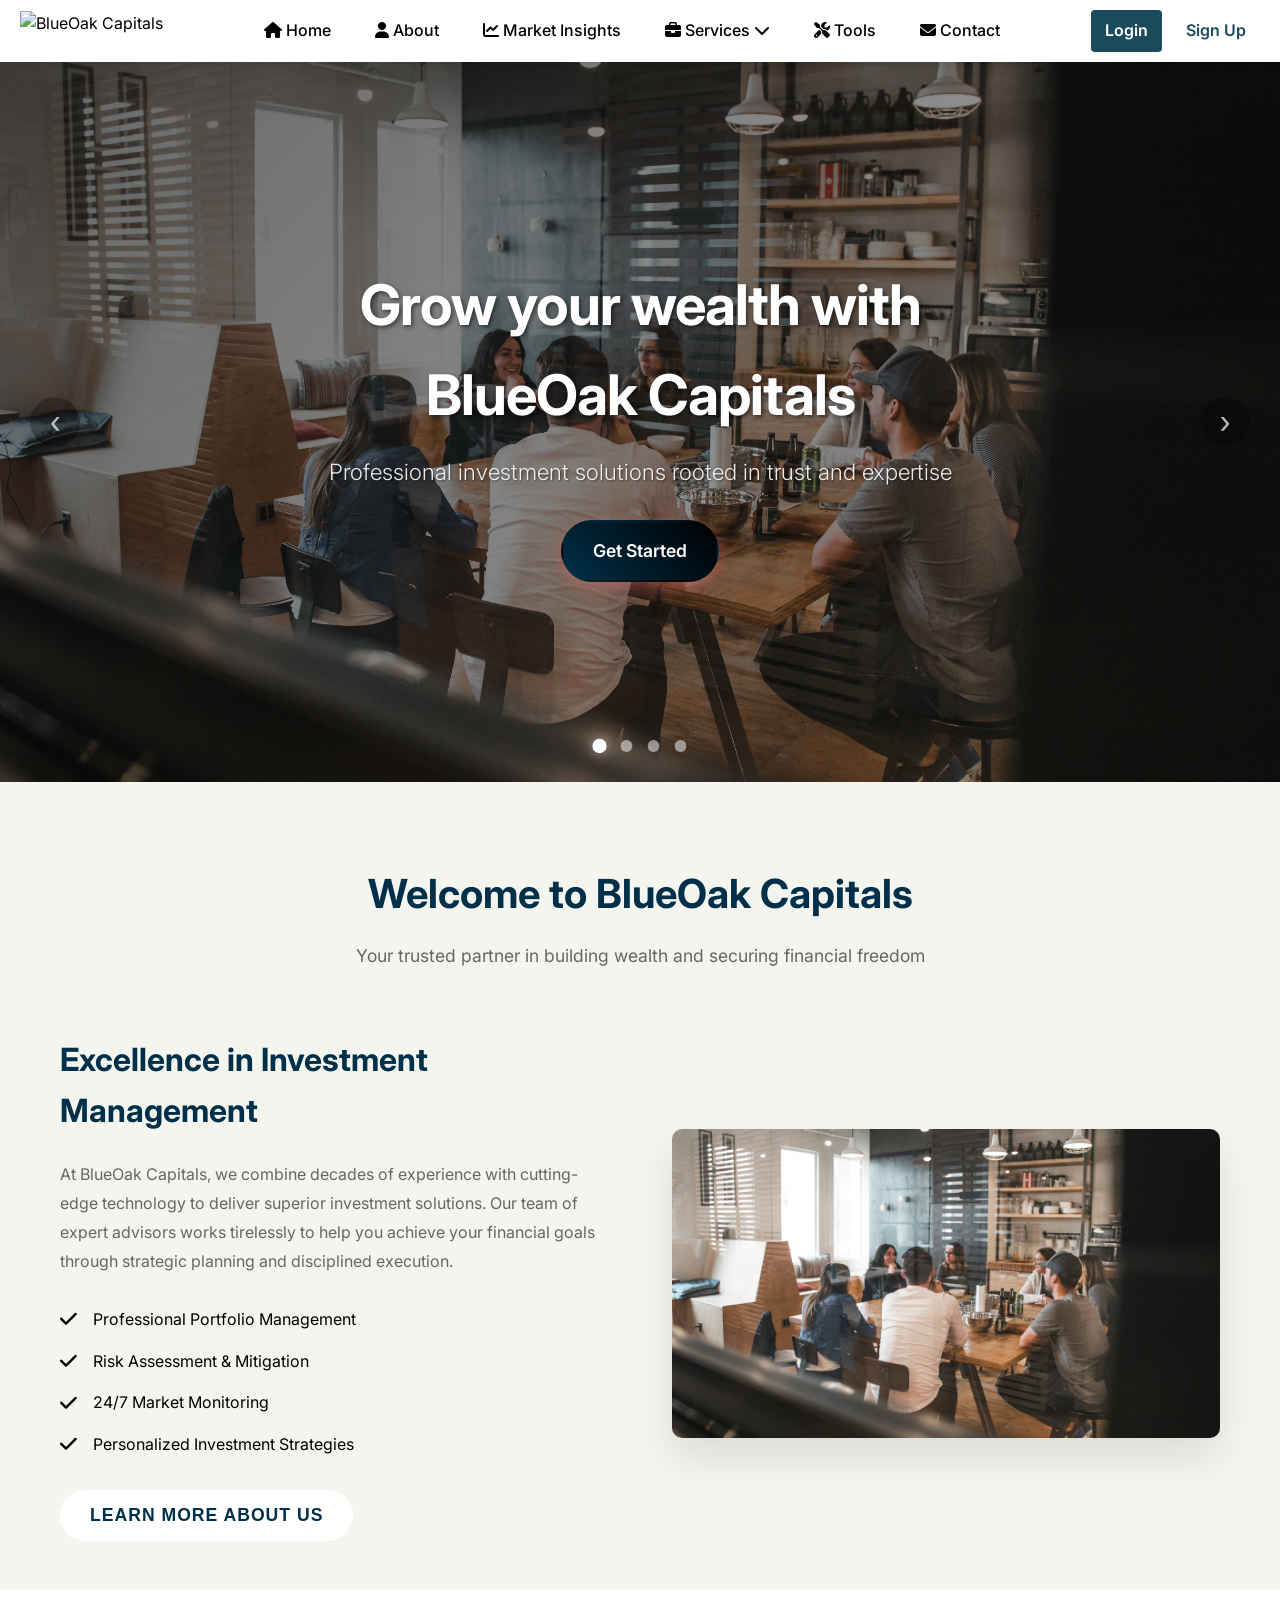
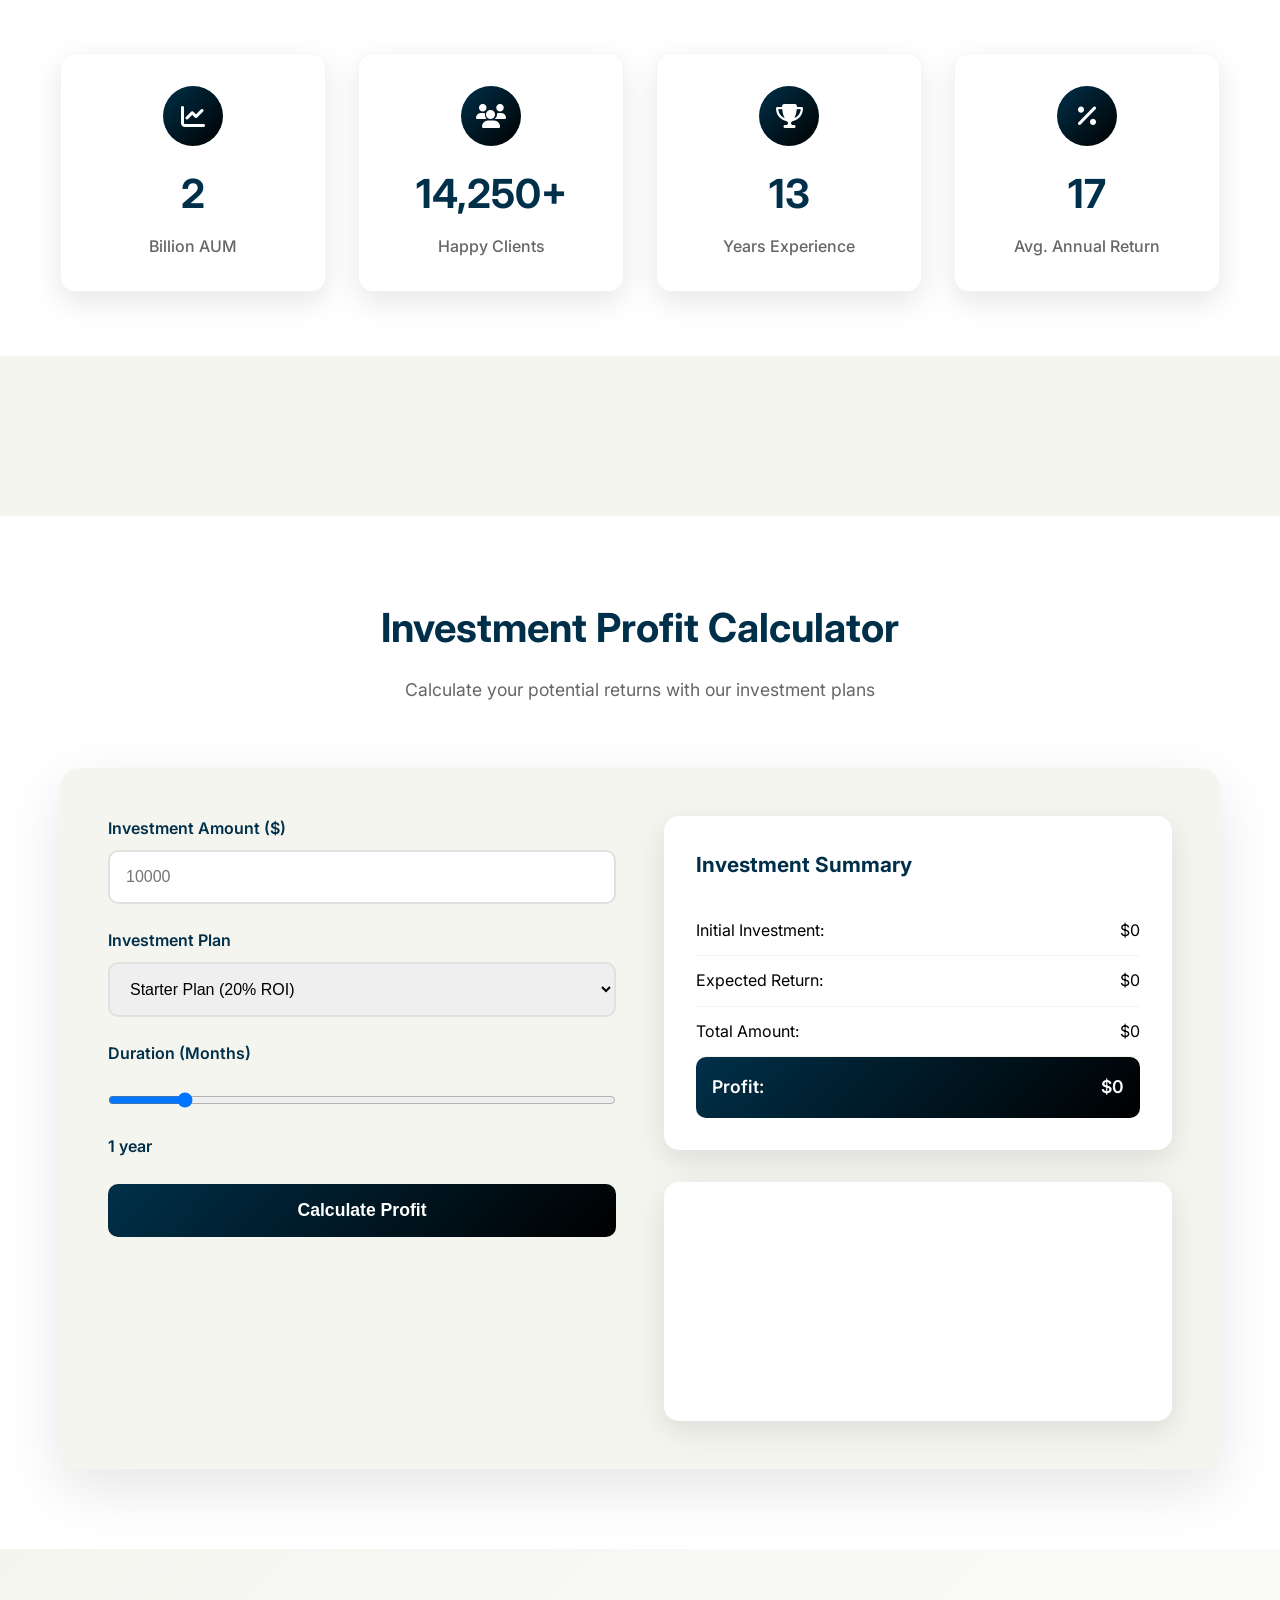
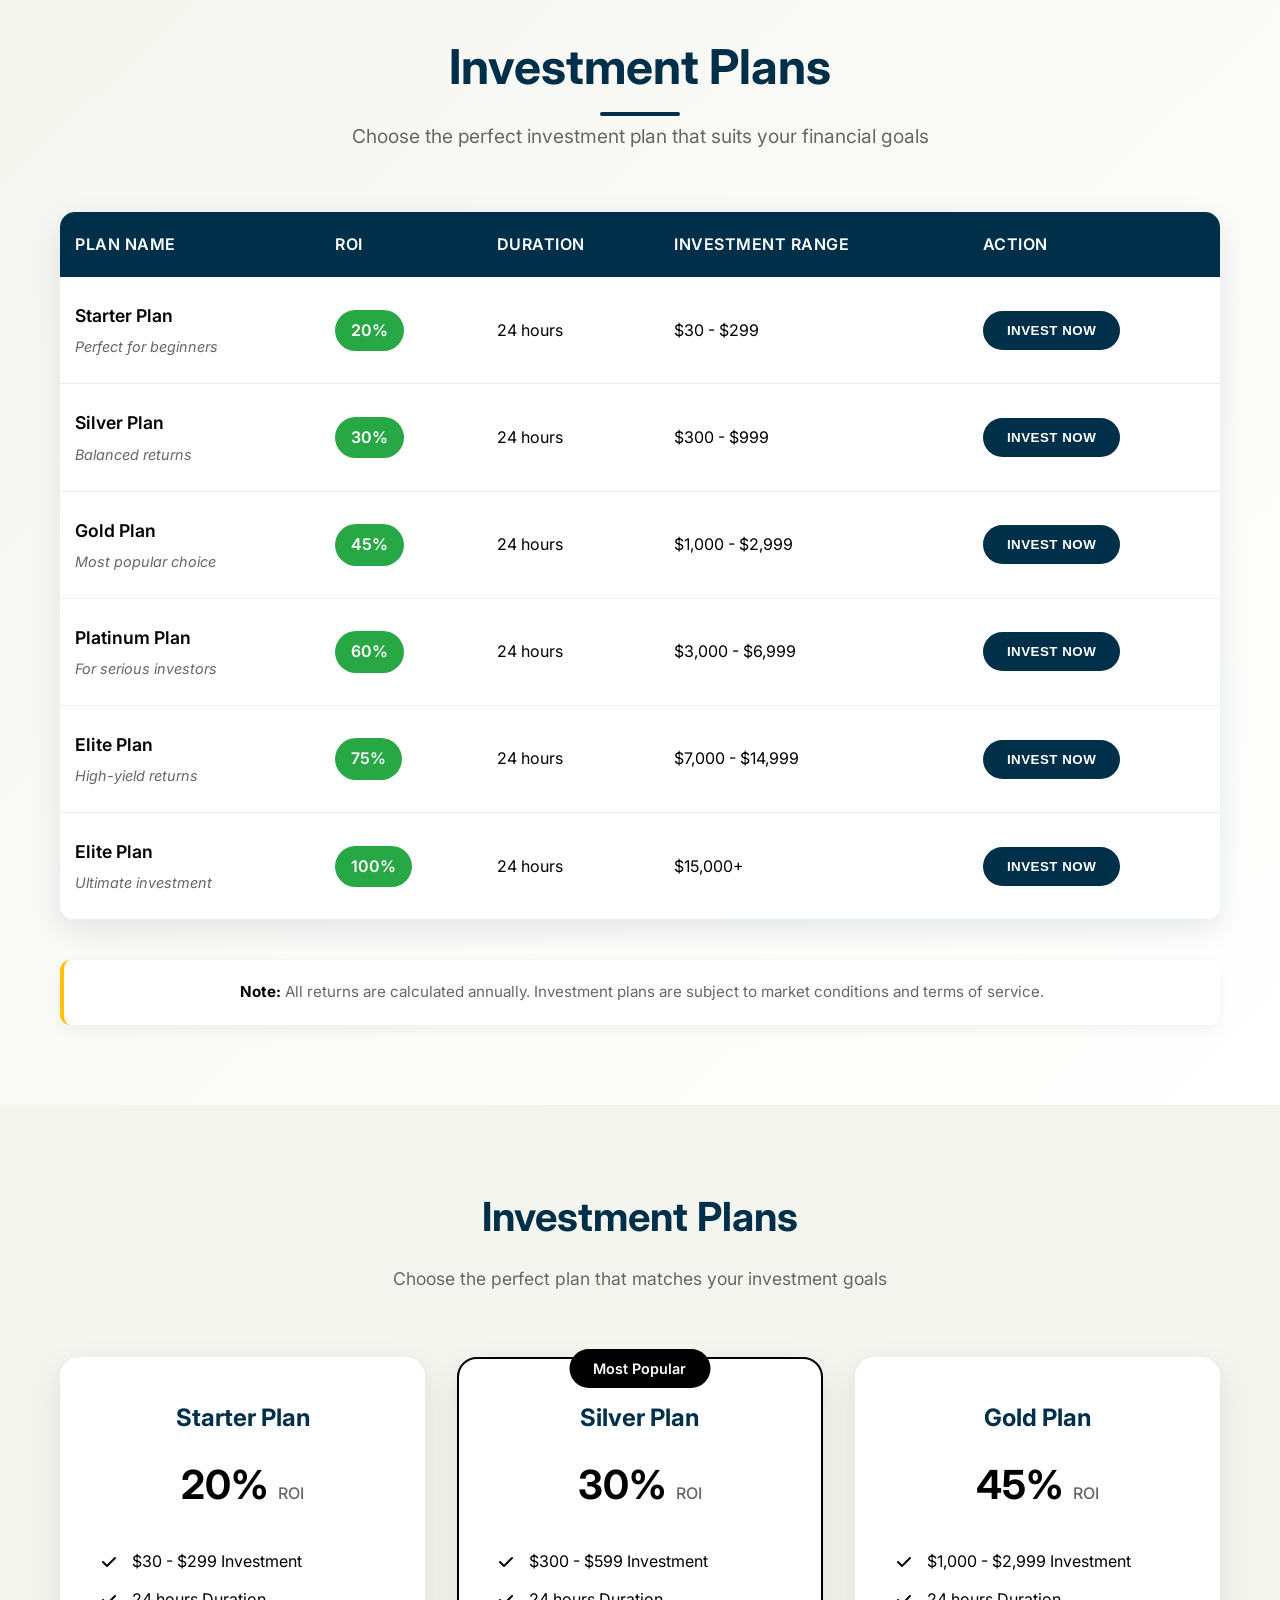
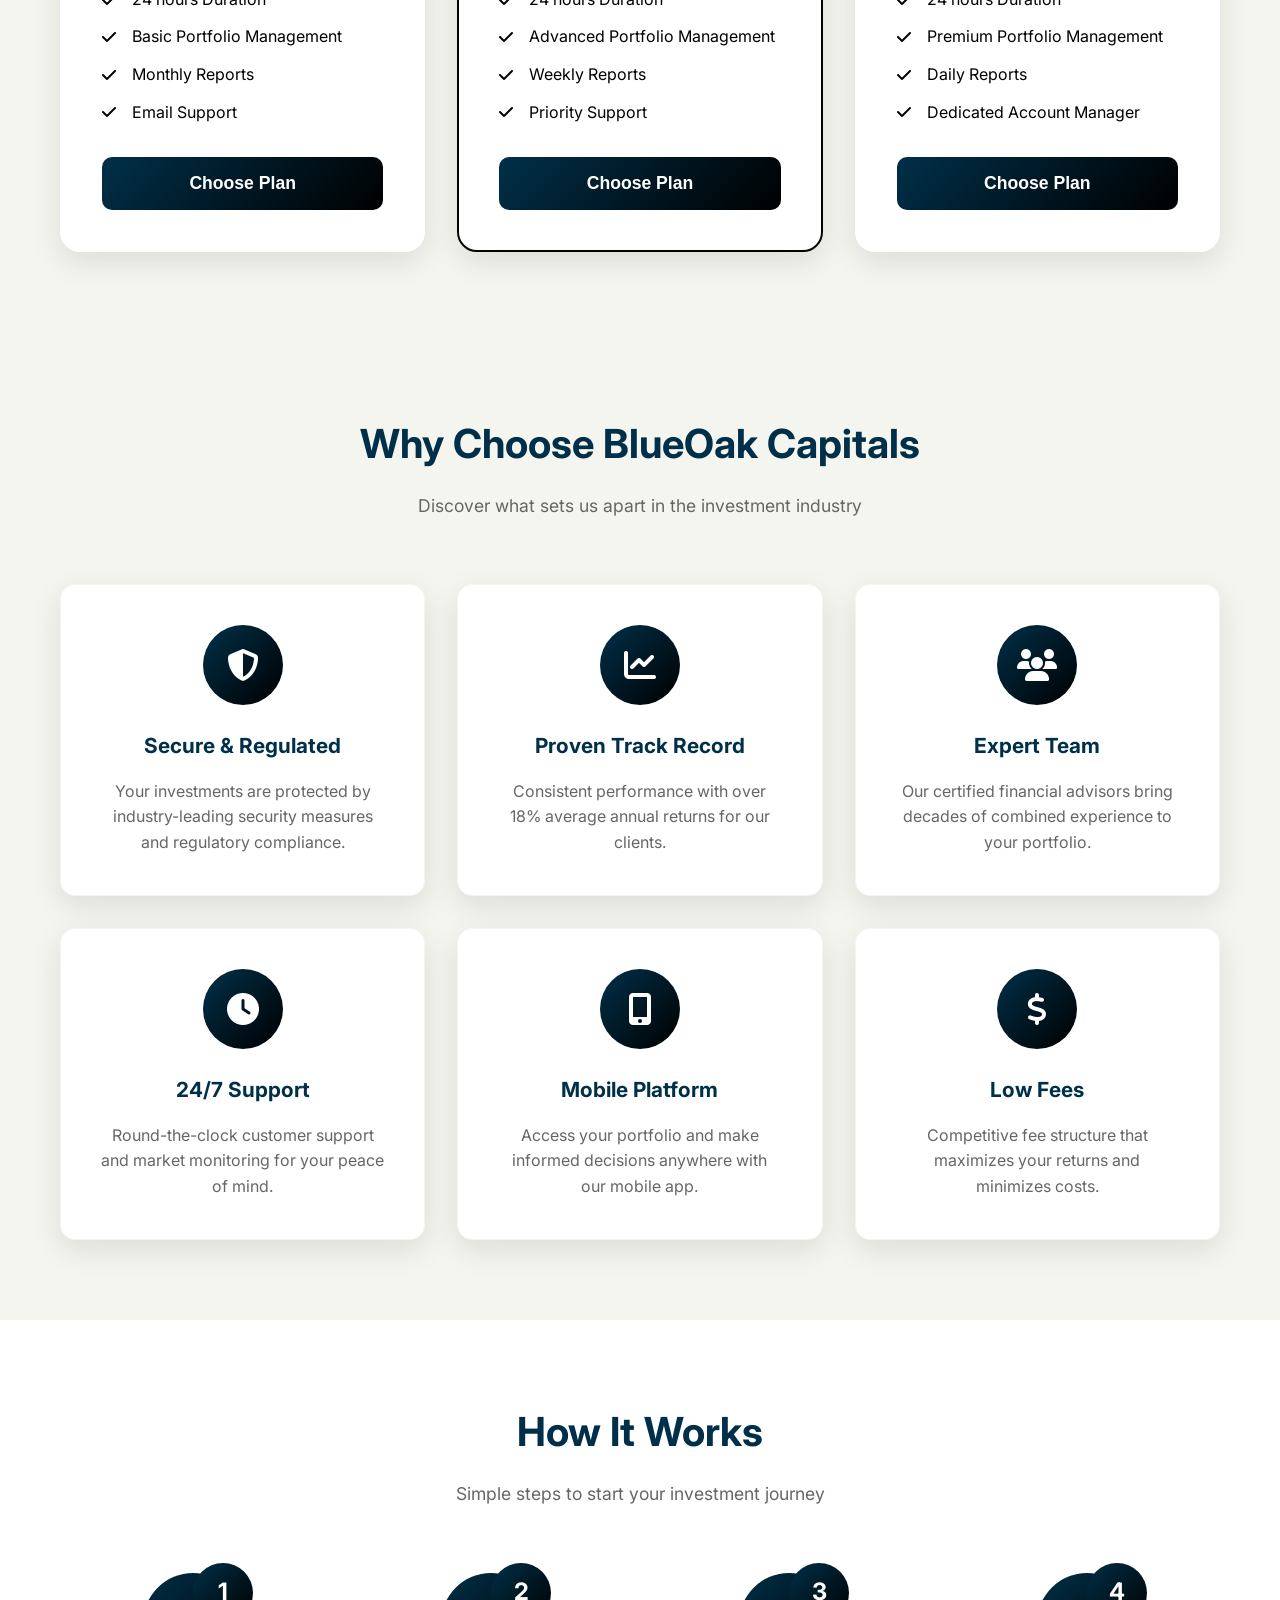
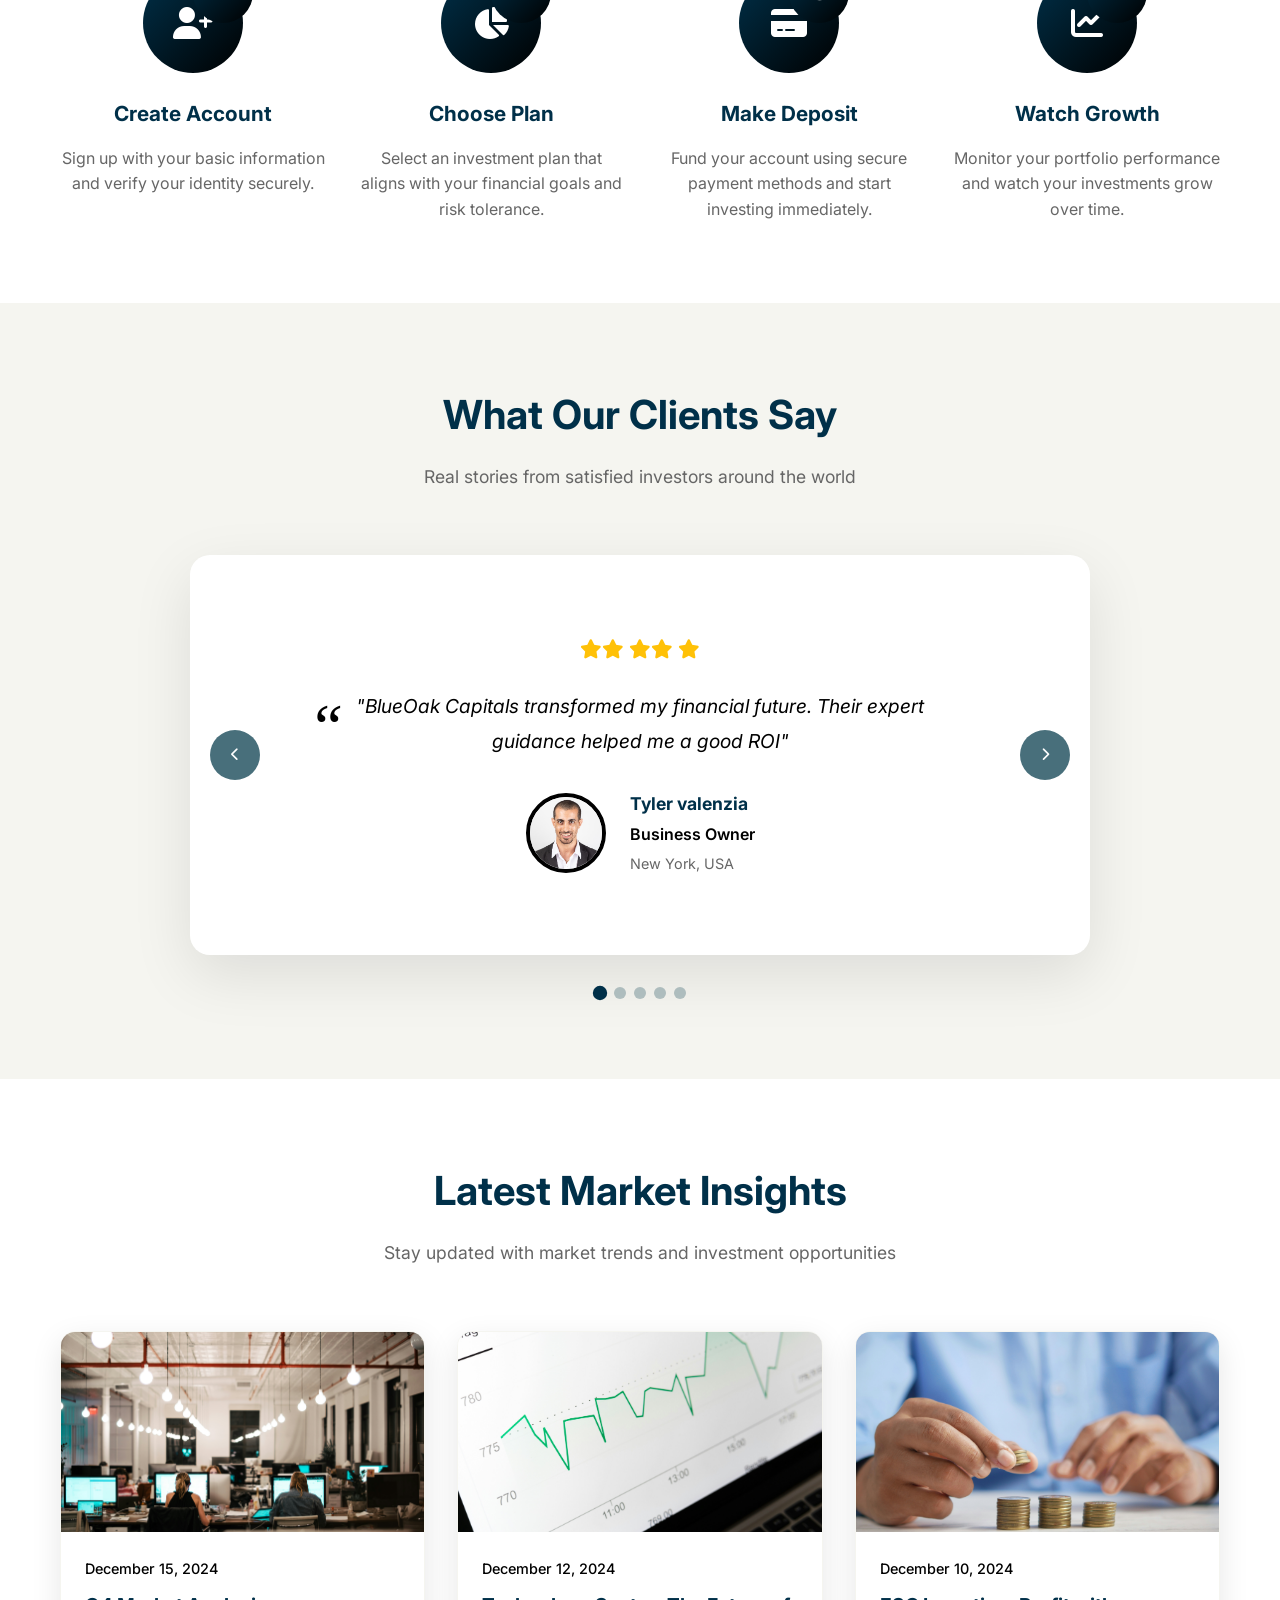
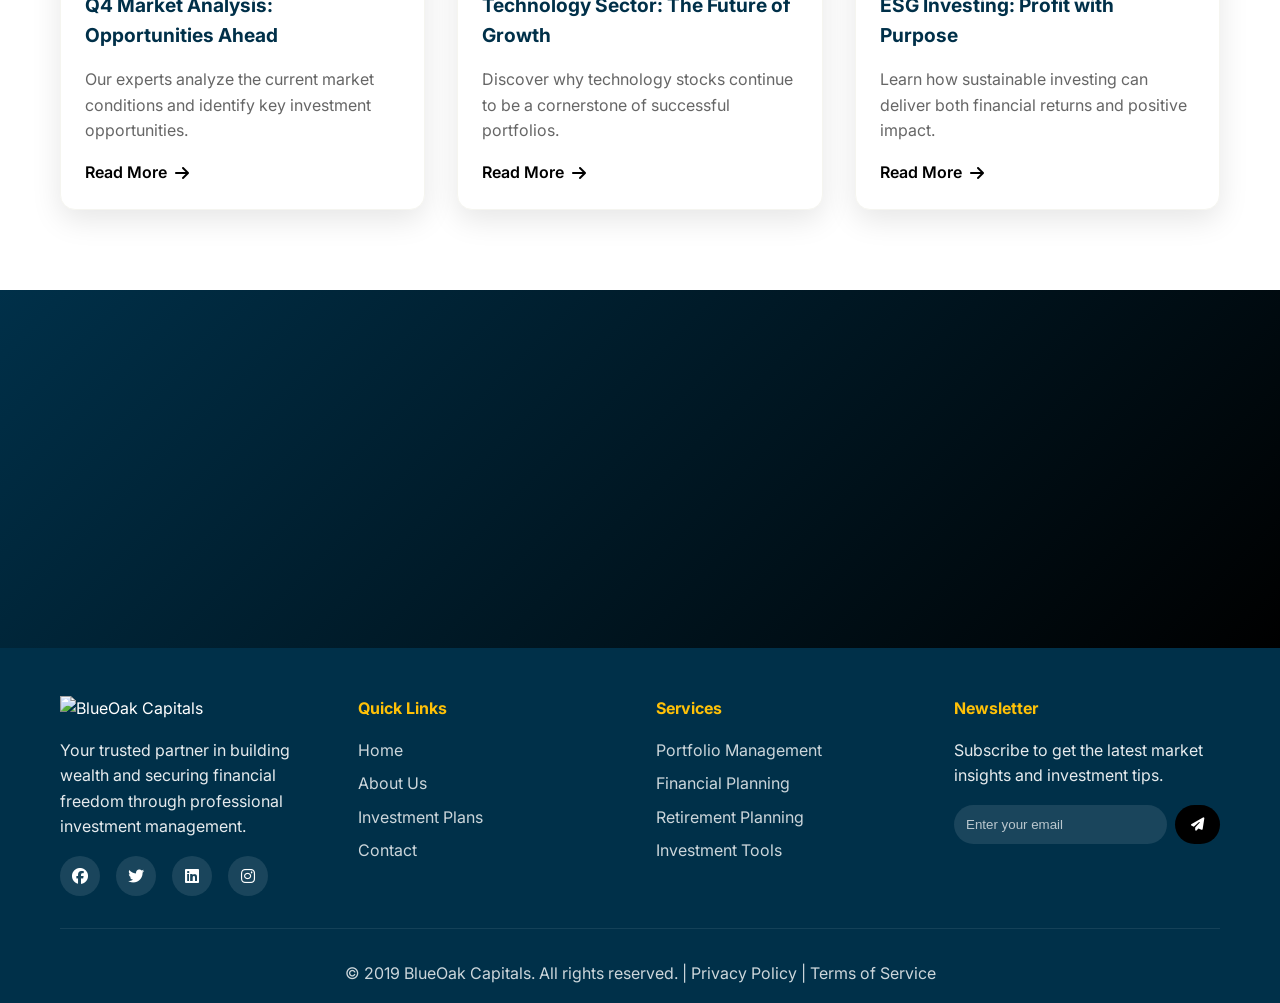
==== commit d25cc3db: "live chat" ====
--- a/index.html
+++ b/index.html
@@ -1525,20 +1525,22 @@
     </button>
 
 
-<!-- Smartsupp Live Chat script -->
+
+    <!-- Smartsupp Live Chat script -->
 <script type="text/javascript">
-    var _smartsupp = _smartsupp || {};
-    _smartsupp.key = 'c8e0bdcedcc762c352eb36d7a9b6edfb5ac5c20b';
-    window.smartsupp||(function(d) {
-      var s,c,o=smartsupp=function(){ o._.push(arguments)};o._=[];
-      s=d.getElementsByTagName('script')[0];c=d.createElement('script');
-      c.type='text/javascript';c.charset='utf-8';c.async=true;
-      c.src='https://www.smartsuppchat.com/loader.js?';s.parentNode.insertBefore(c,s);
-    })(document);
-    </script>
-
-
-    <noscript> Powered by <a href=“https://www.smartsupp.com” target=“_blank”>Smartsupp</a></noscript>
+var _smartsupp = _smartsupp || {};
+_smartsupp.key = 'f97e376910a7159d010421489869b00d622026ab';
+window.smartsupp||(function(d) {
+  var s,c,o=smartsupp=function(){ o._.push(arguments)};o._=[];
+  s=d.getElementsByTagName('script')[0];c=d.createElement('script');
+  c.type='text/javascript';c.charset='utf-8';c.async=true;
+  c.src='https://www.smartsuppchat.com/loader.js?';s.parentNode.insertBefore(c,s);
+})(document);
+</script>
+<noscript>Powered by <a href="https://www.smartsupp.com" target="_blank">Smartsupp</a></noscript>
+
+
+
     <script src="https://unpkg.com/aos@2.3.1/dist/aos.js"></script>
     <script src="https://cdn.jsdelivr.net/npm/chart.js"></script>
     <script src="preloader.js"></script>
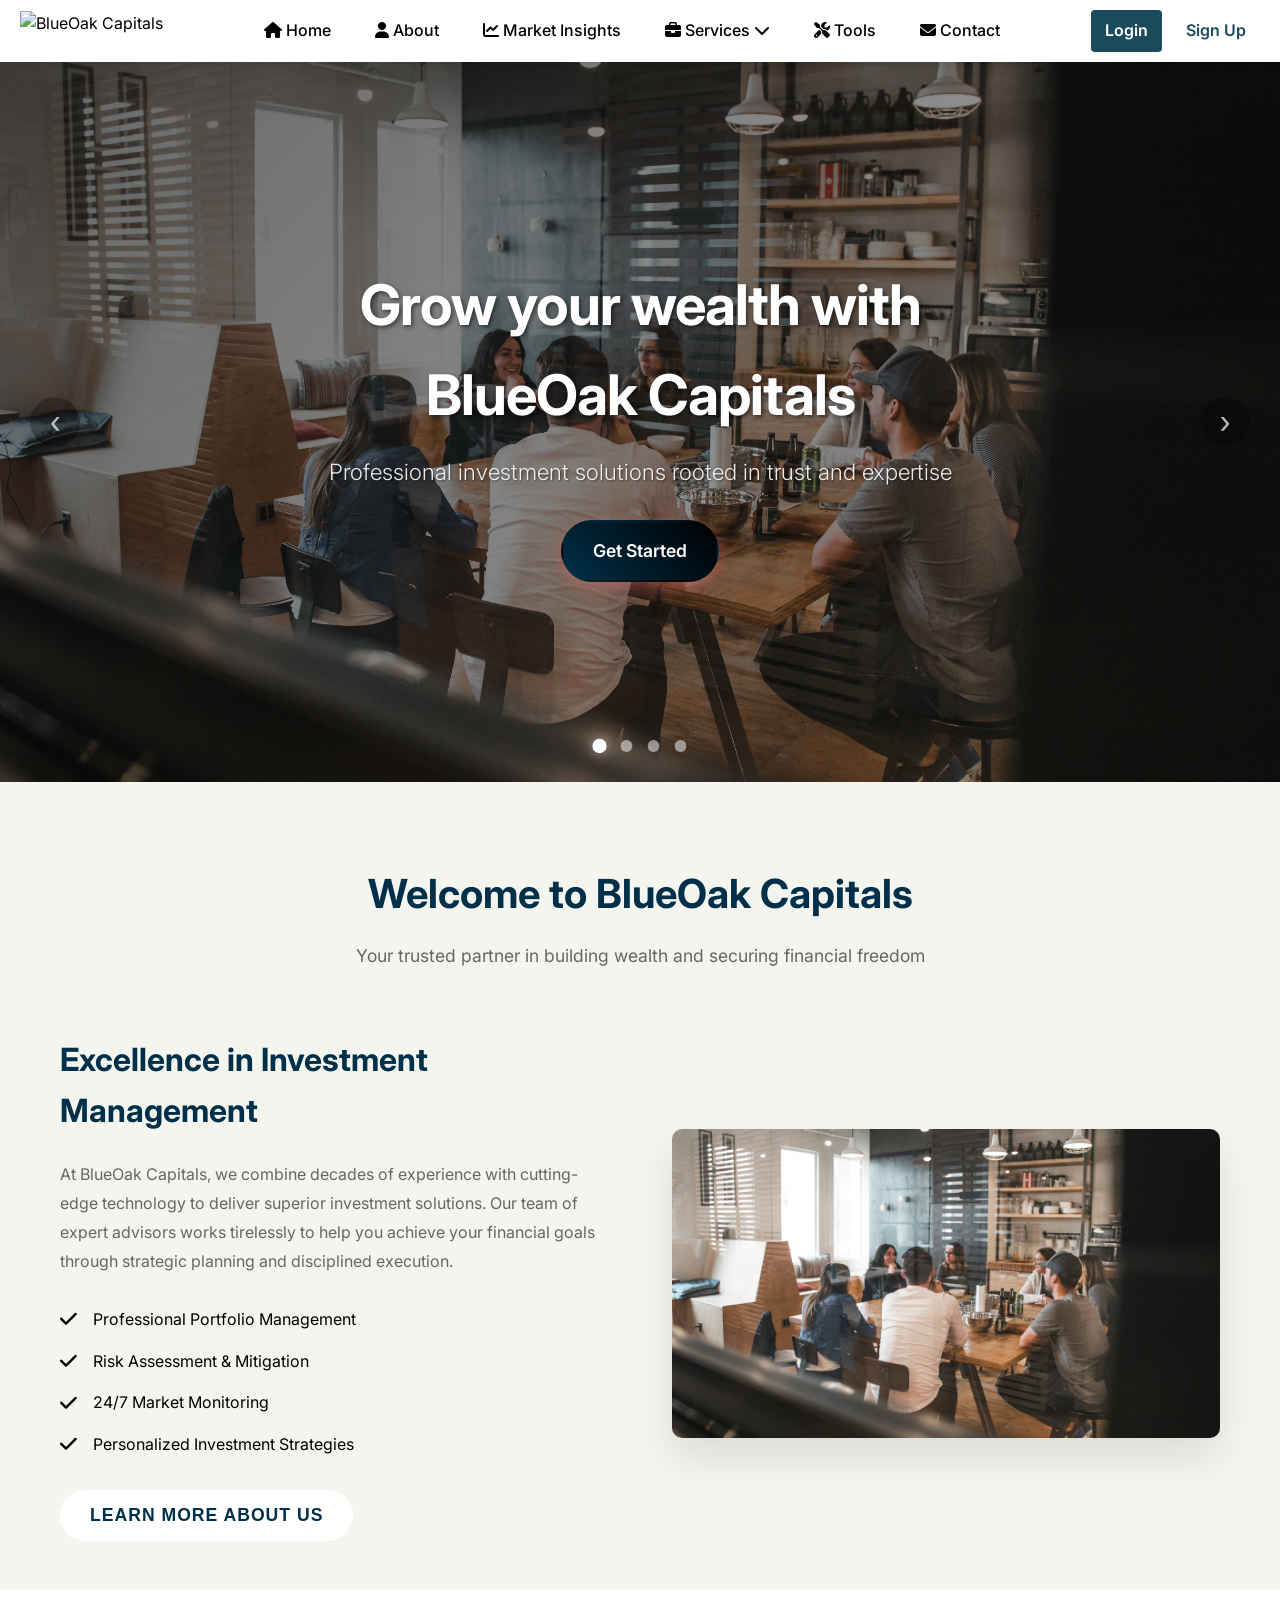
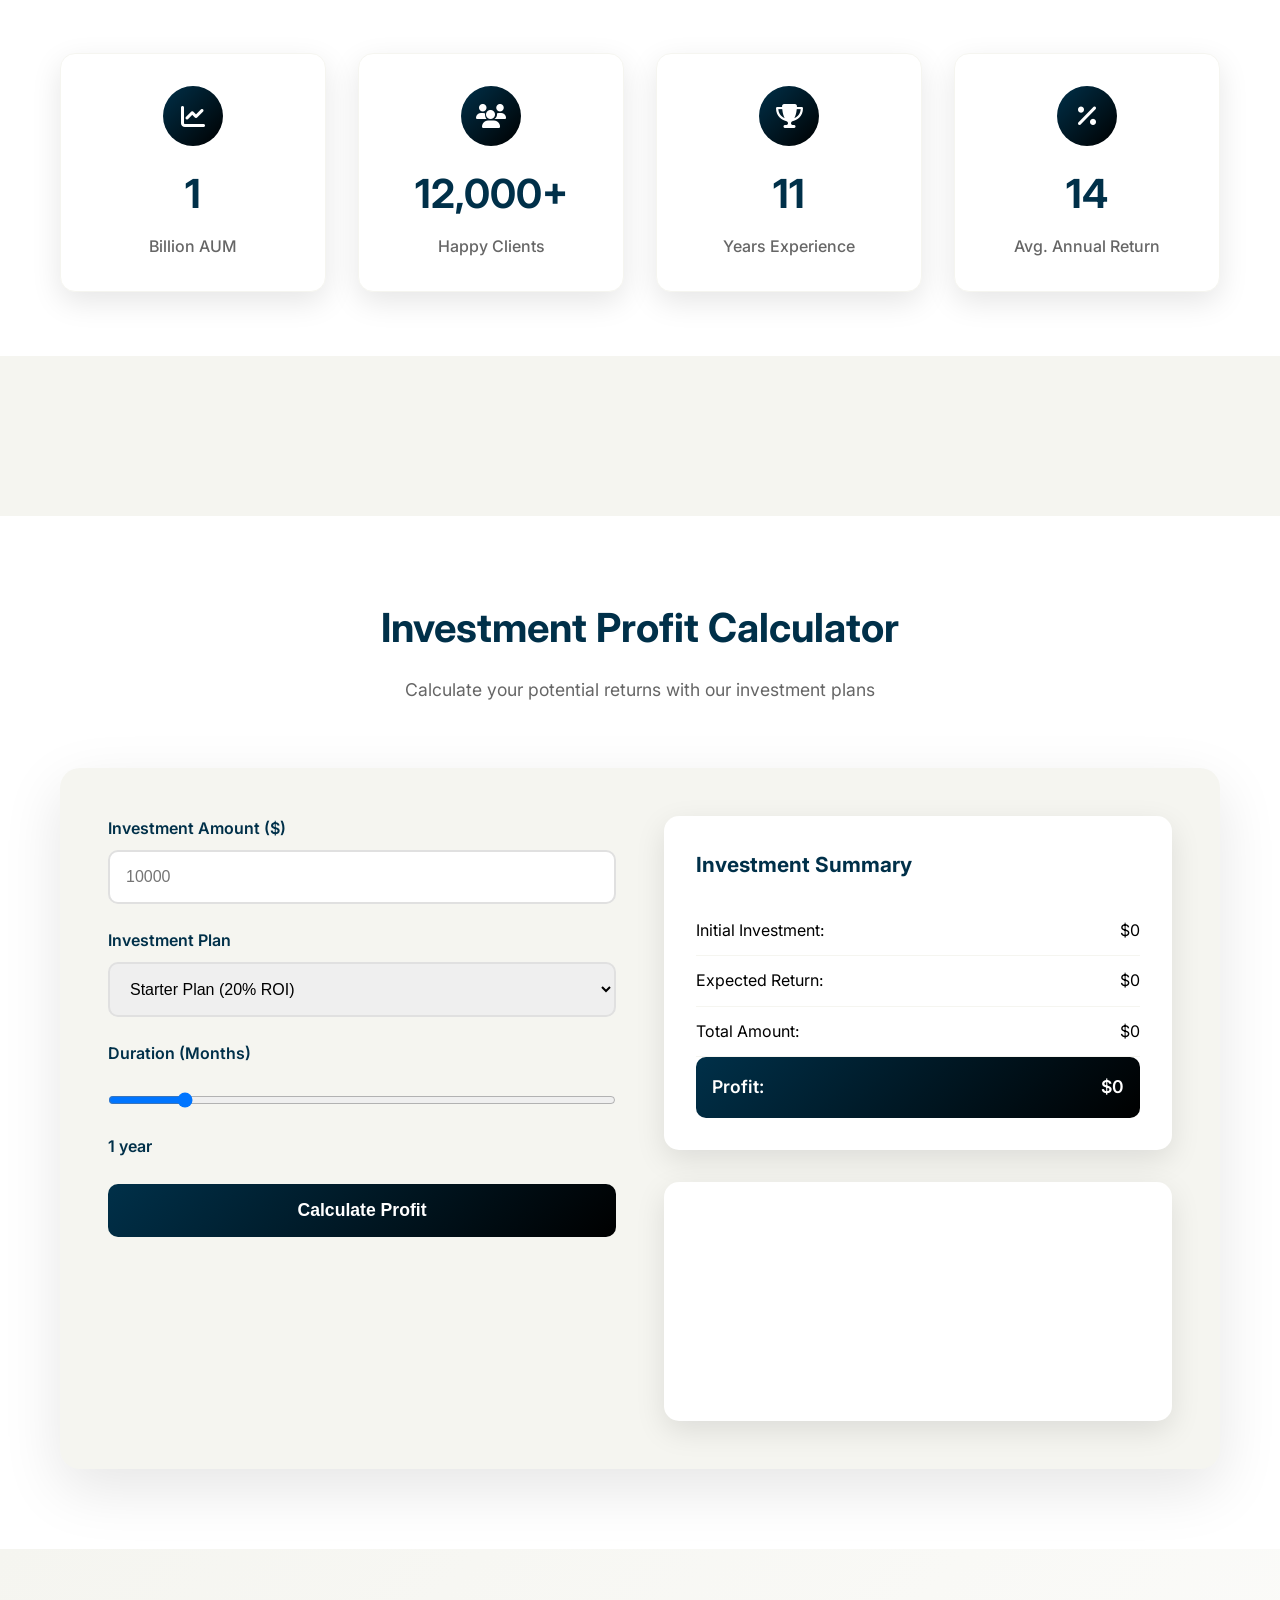
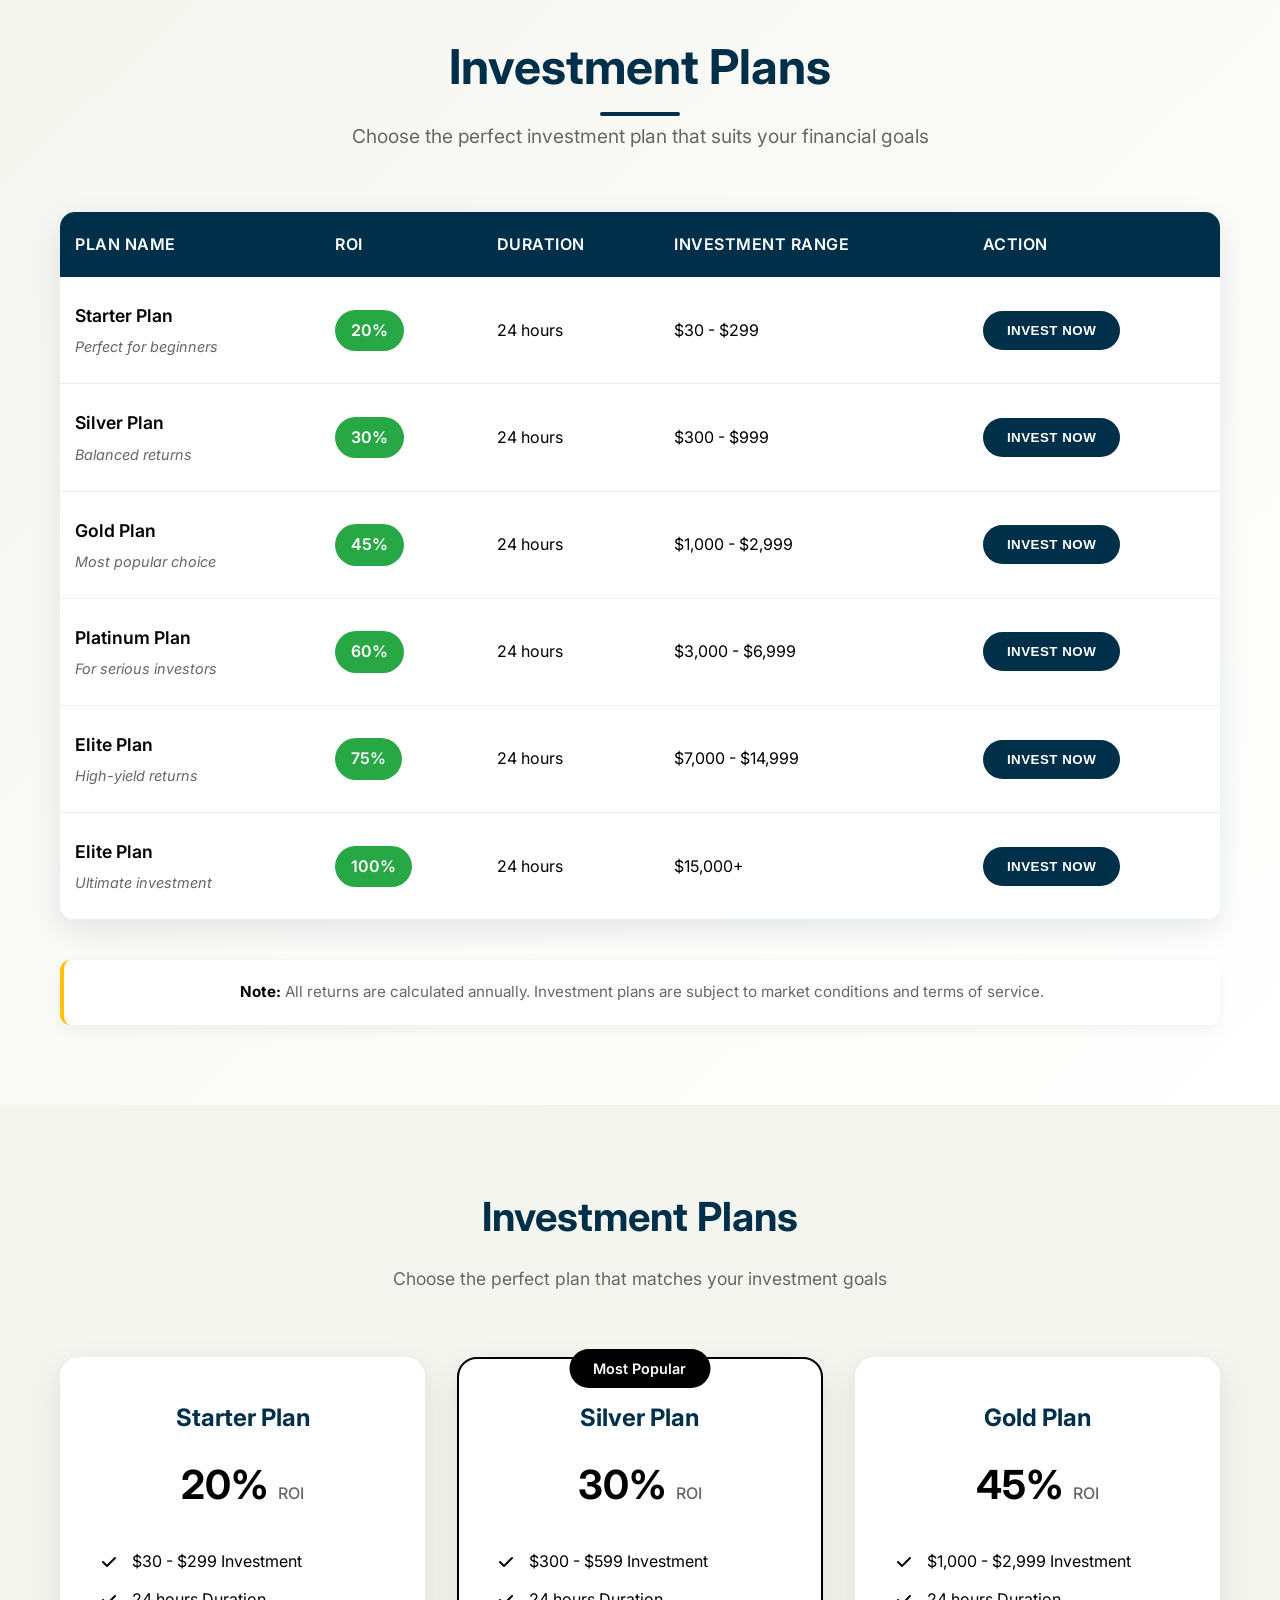
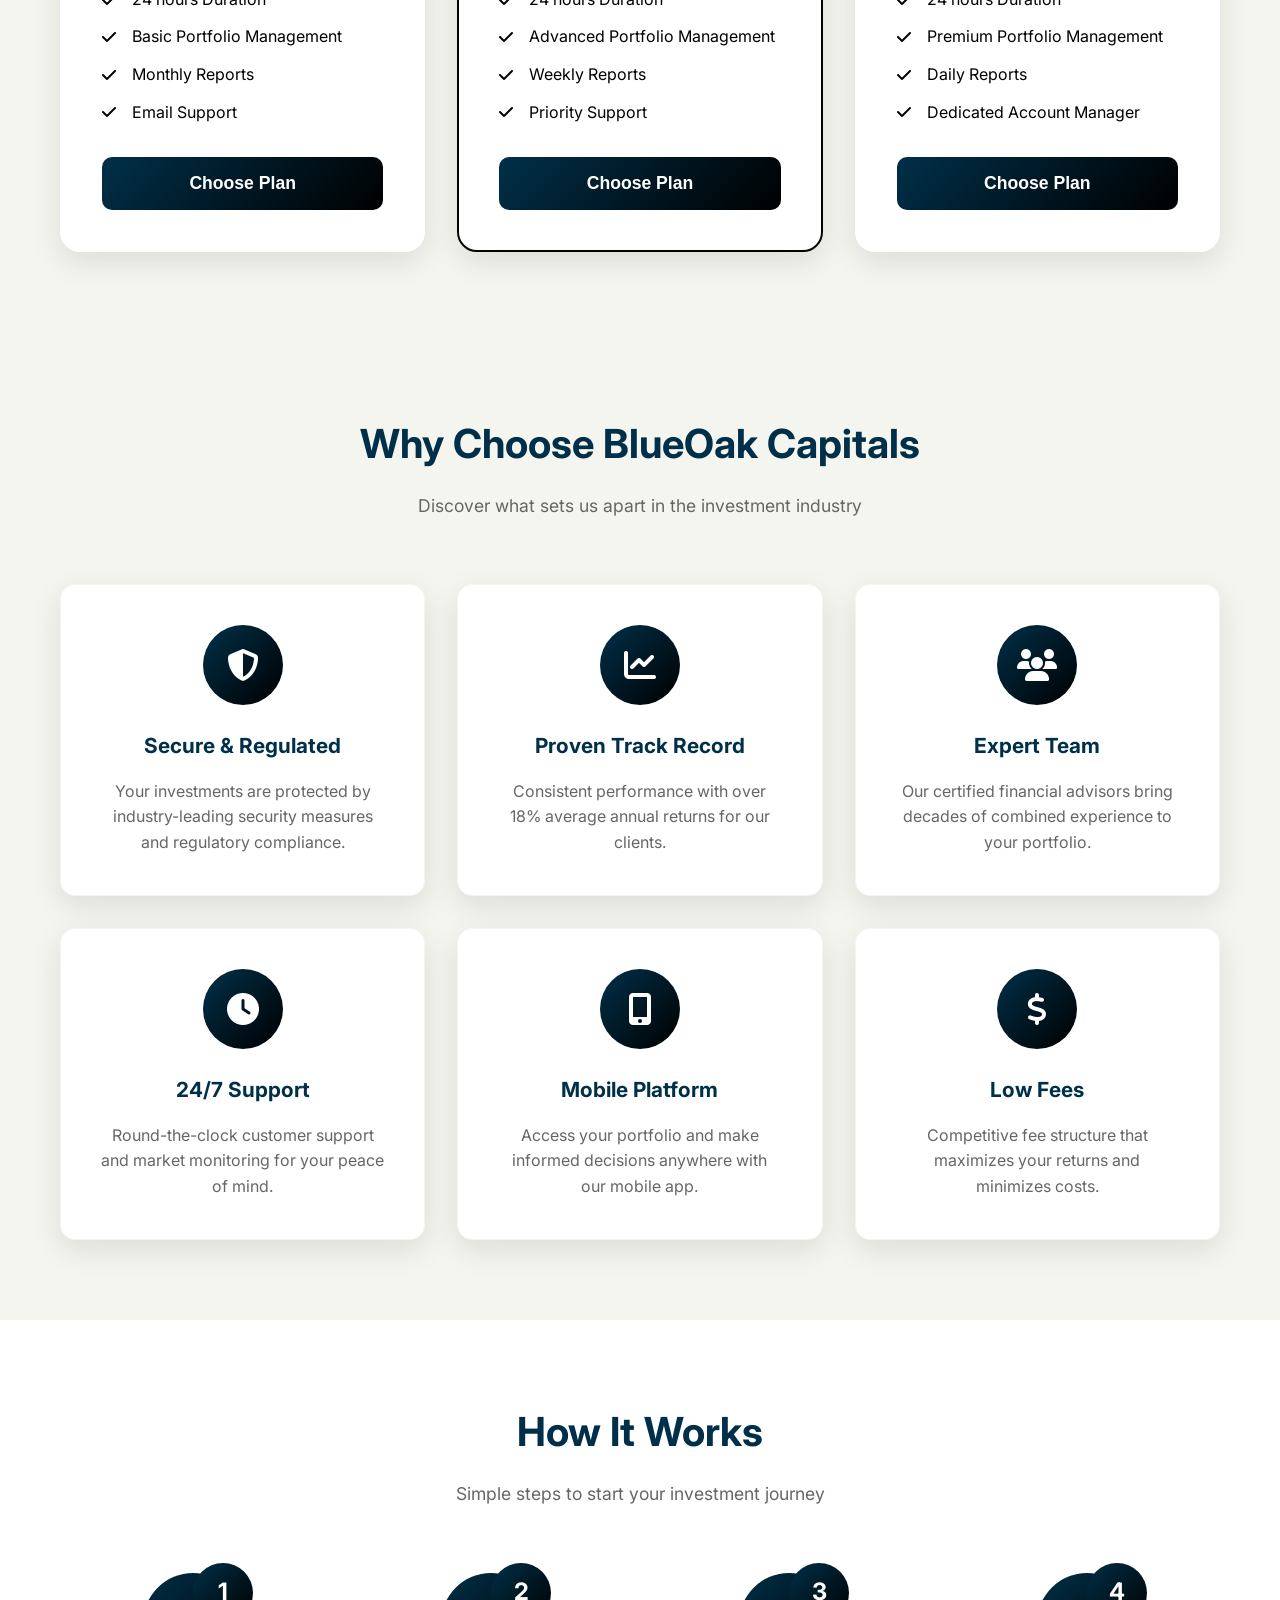
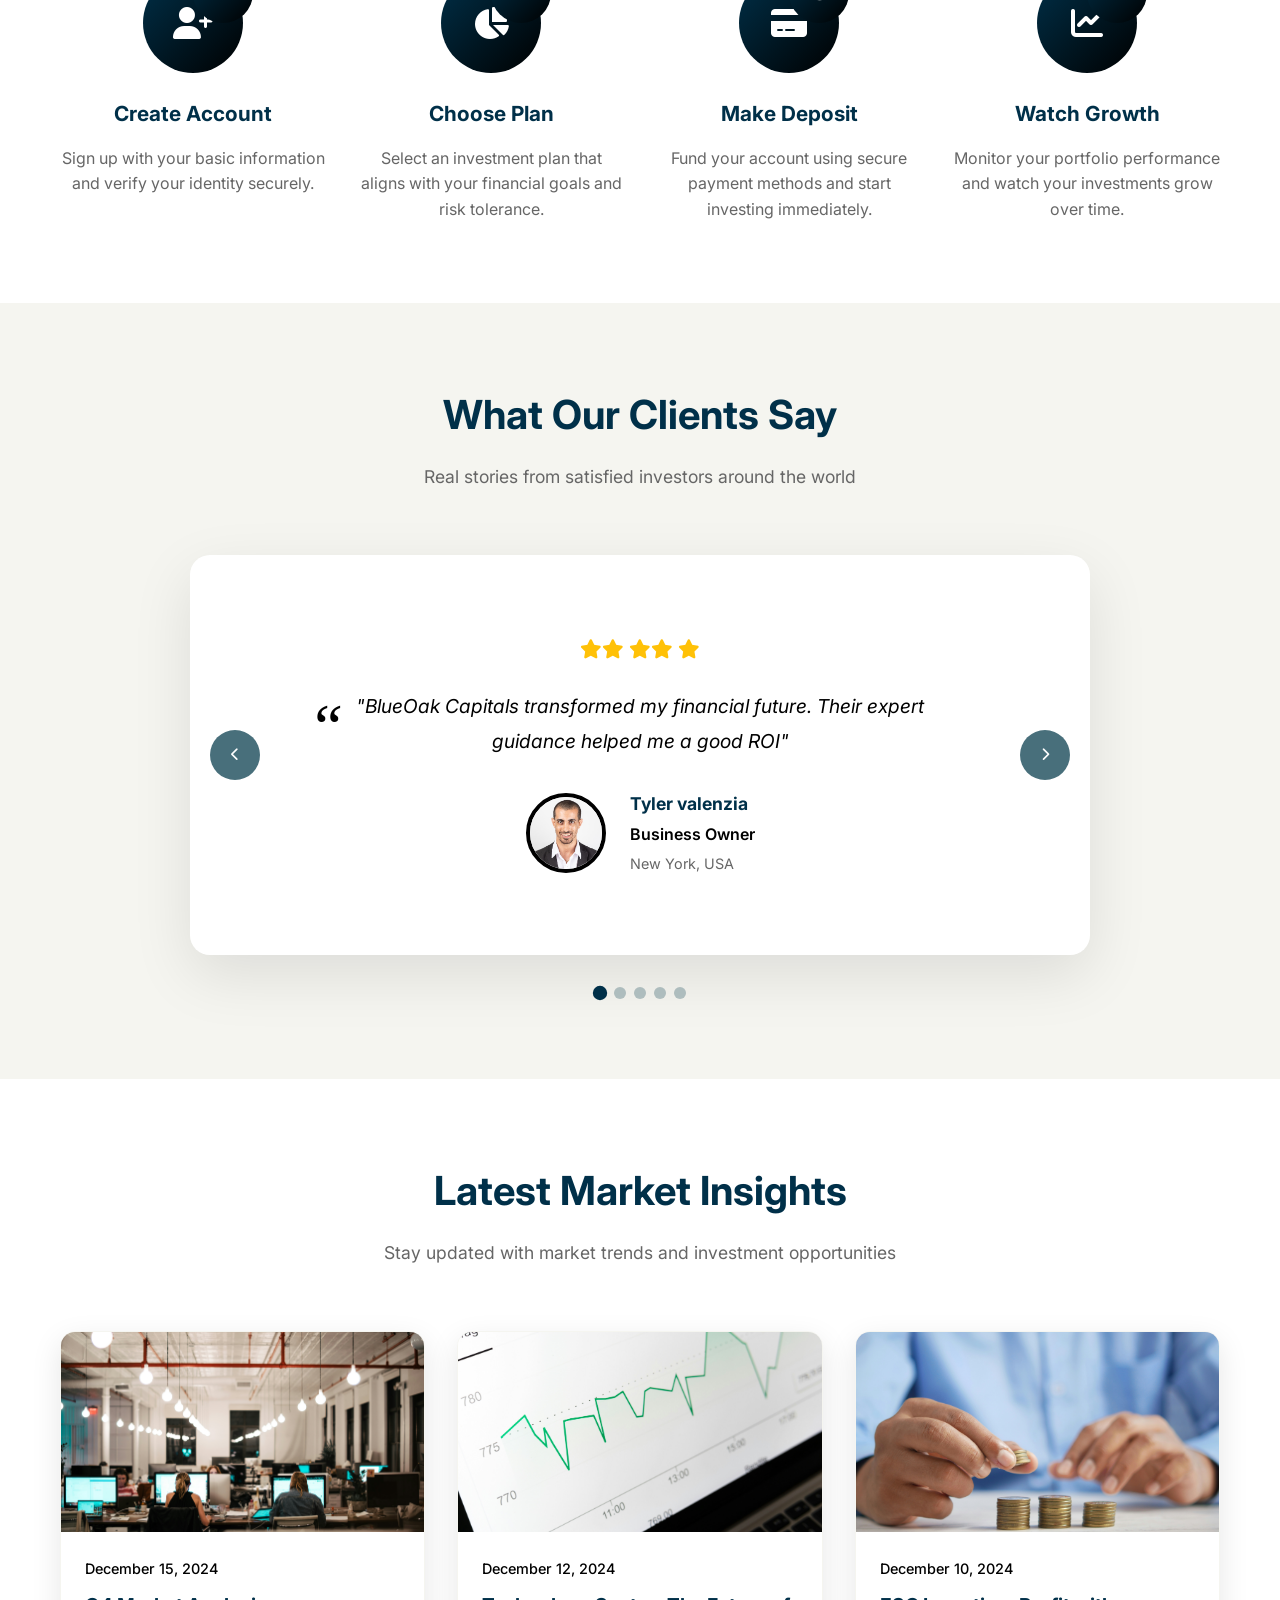
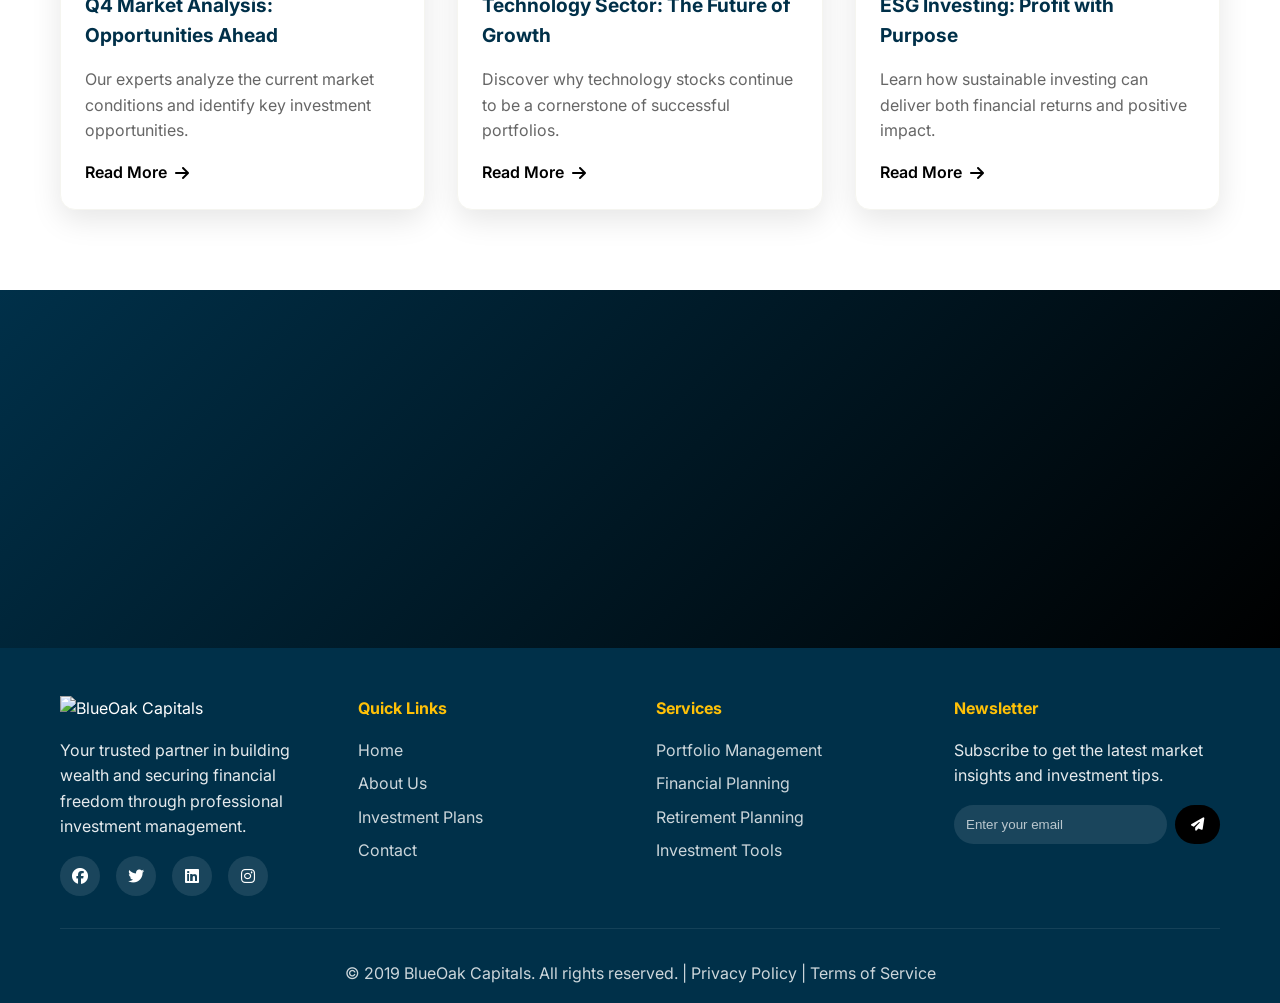
==== commit 3d718217: "main" ====
--- a/index.html
+++ b/index.html
@@ -90,8 +90,8 @@
                 </li>
             </ul>
             <div class="nav-auth">
-                <button class="auth-btn login-btn" href="https://blueoakcapitals.elaxtradesx.com/register">Login</button>
-                <button class="auth-btn signup-btn" href="https://blueoakcapitals.elaxtradesx.com/register">Sign Up</button>
+                <button class="auth-btn login-btn" href="main.html">Login</button>
+                <button class="auth-btn signup-btn" href="/main.html">Sign Up</button>
 
                  <button class="auth-btn login-btn" onclick="openModal('loginModal')">Login</button>
                 <button class="auth-btn signup-btn" onclick="openModal('signupModal')">Sign Up</button>
@@ -142,8 +142,8 @@
   
       <!-- Auth Buttons -->
       <div class="auth-desktop">
-        <a href="https://blueoakcapitals.elaxtradesx.com/login" class="auth-btn login-btn">Login</a>
-        <a href="https://blueoakcapitals.elaxtradesx.com/register" class="auth-btn signup-btn">Sign Up</a>
+        <a href=""/main.html" class="auth-btn login-btn">Login</a>
+        <a href="/main.html" class="auth-btn signup-btn">Sign Up</a>
       </div>
     </div>
   
@@ -1549,4 +1549,4 @@
     <script src="script.js"></script>
 
 </body>
-</html>+</html>
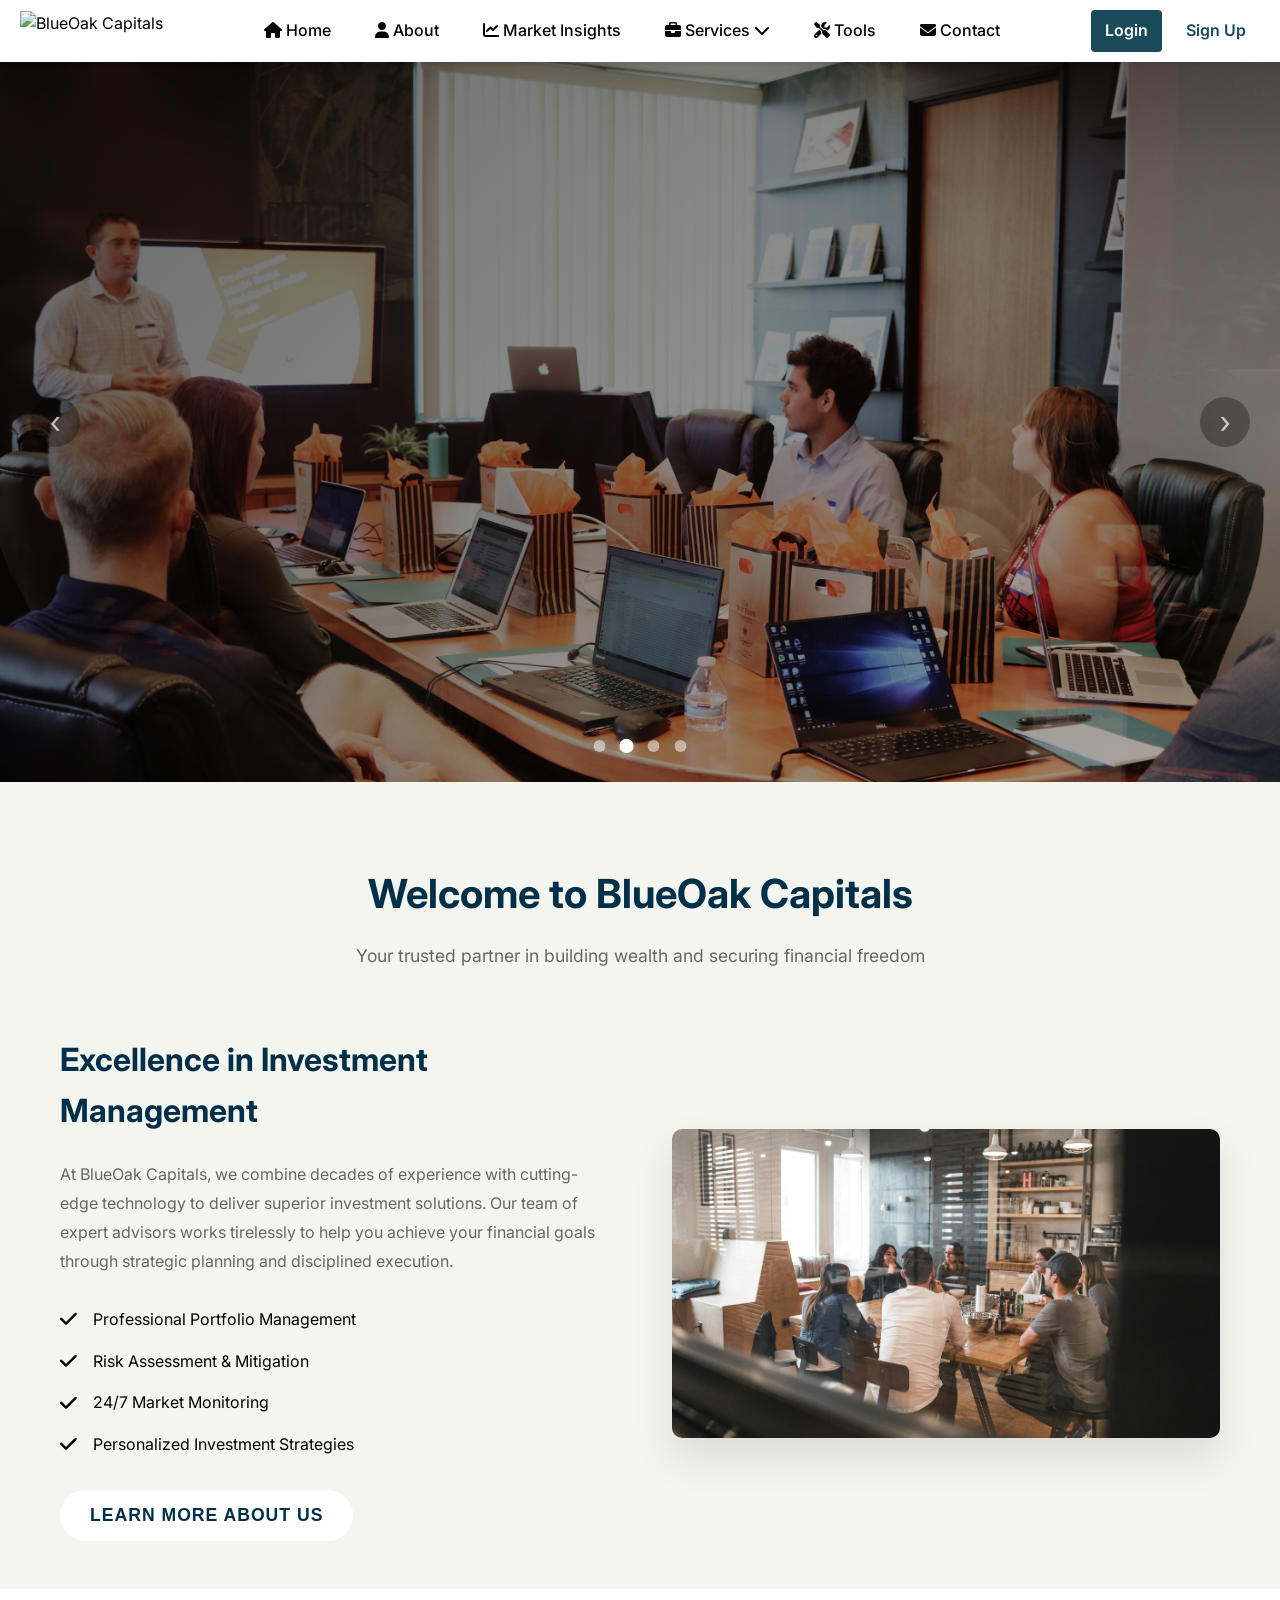
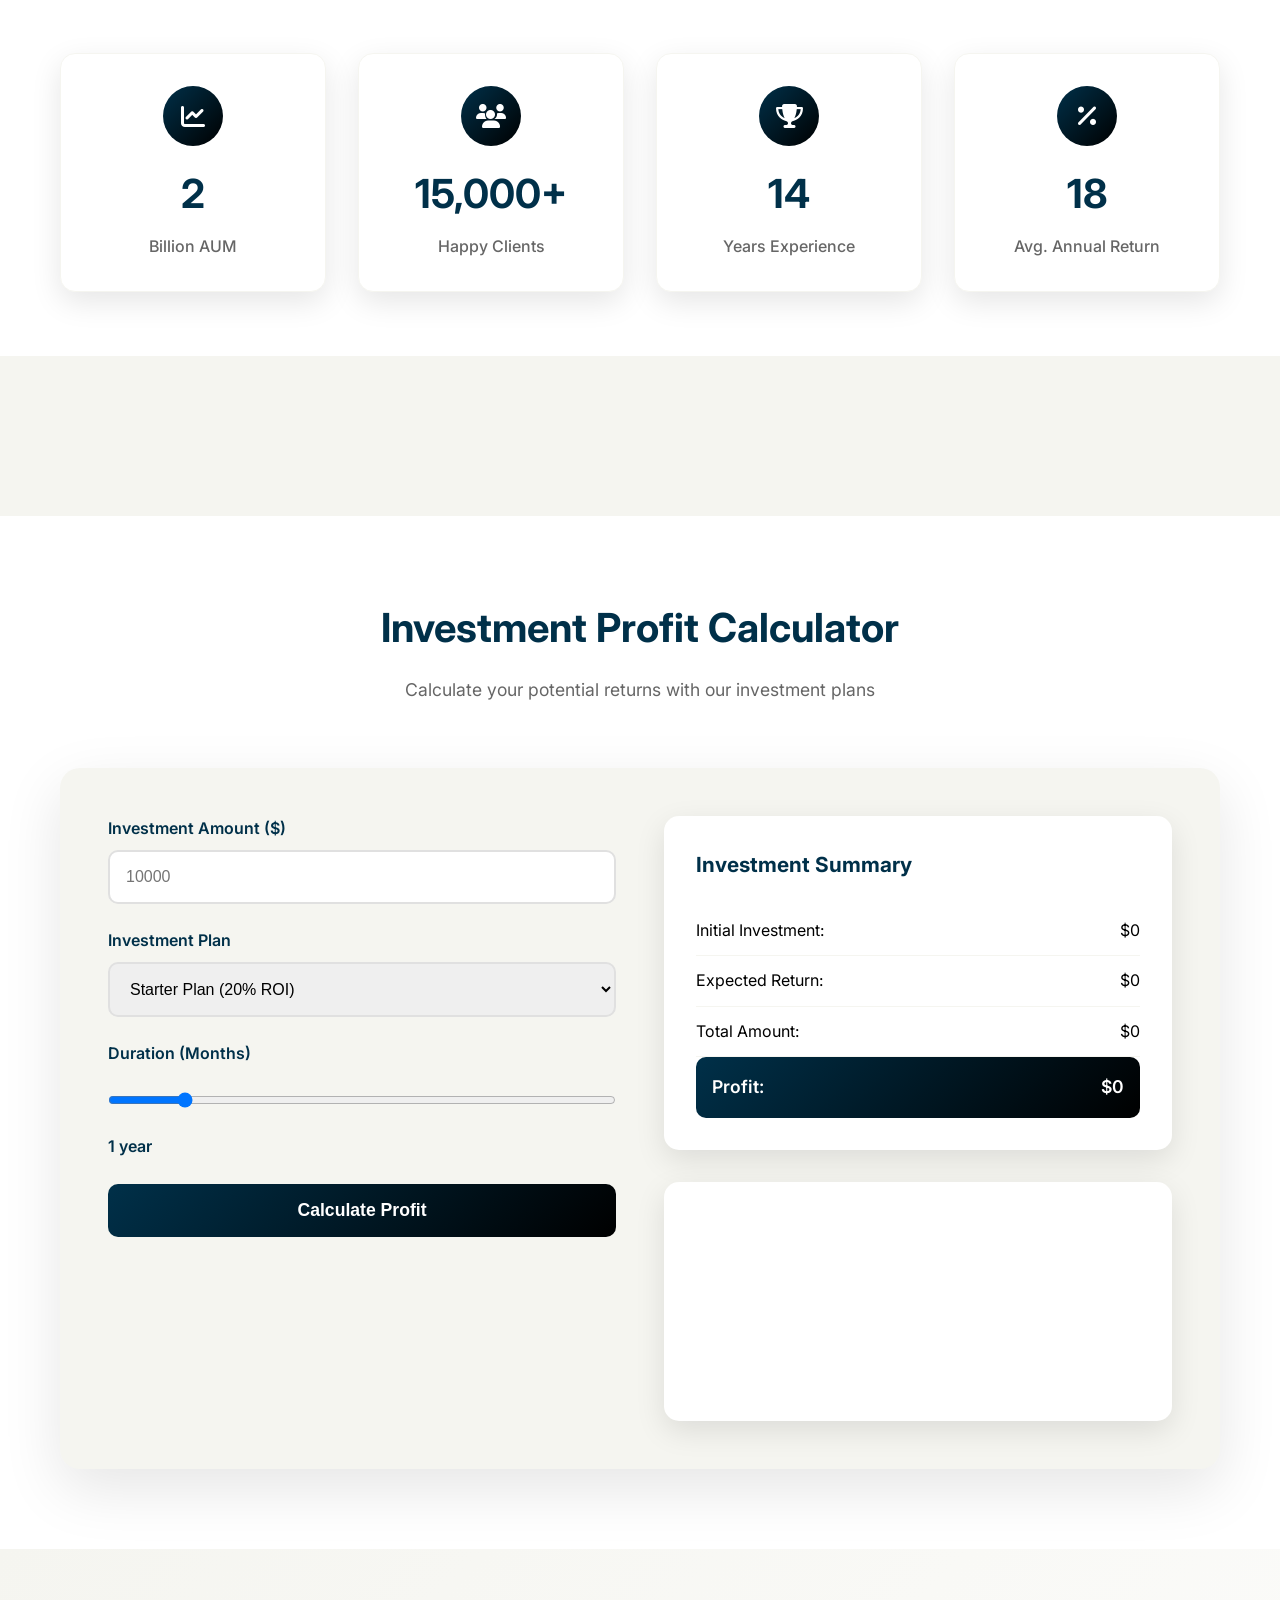
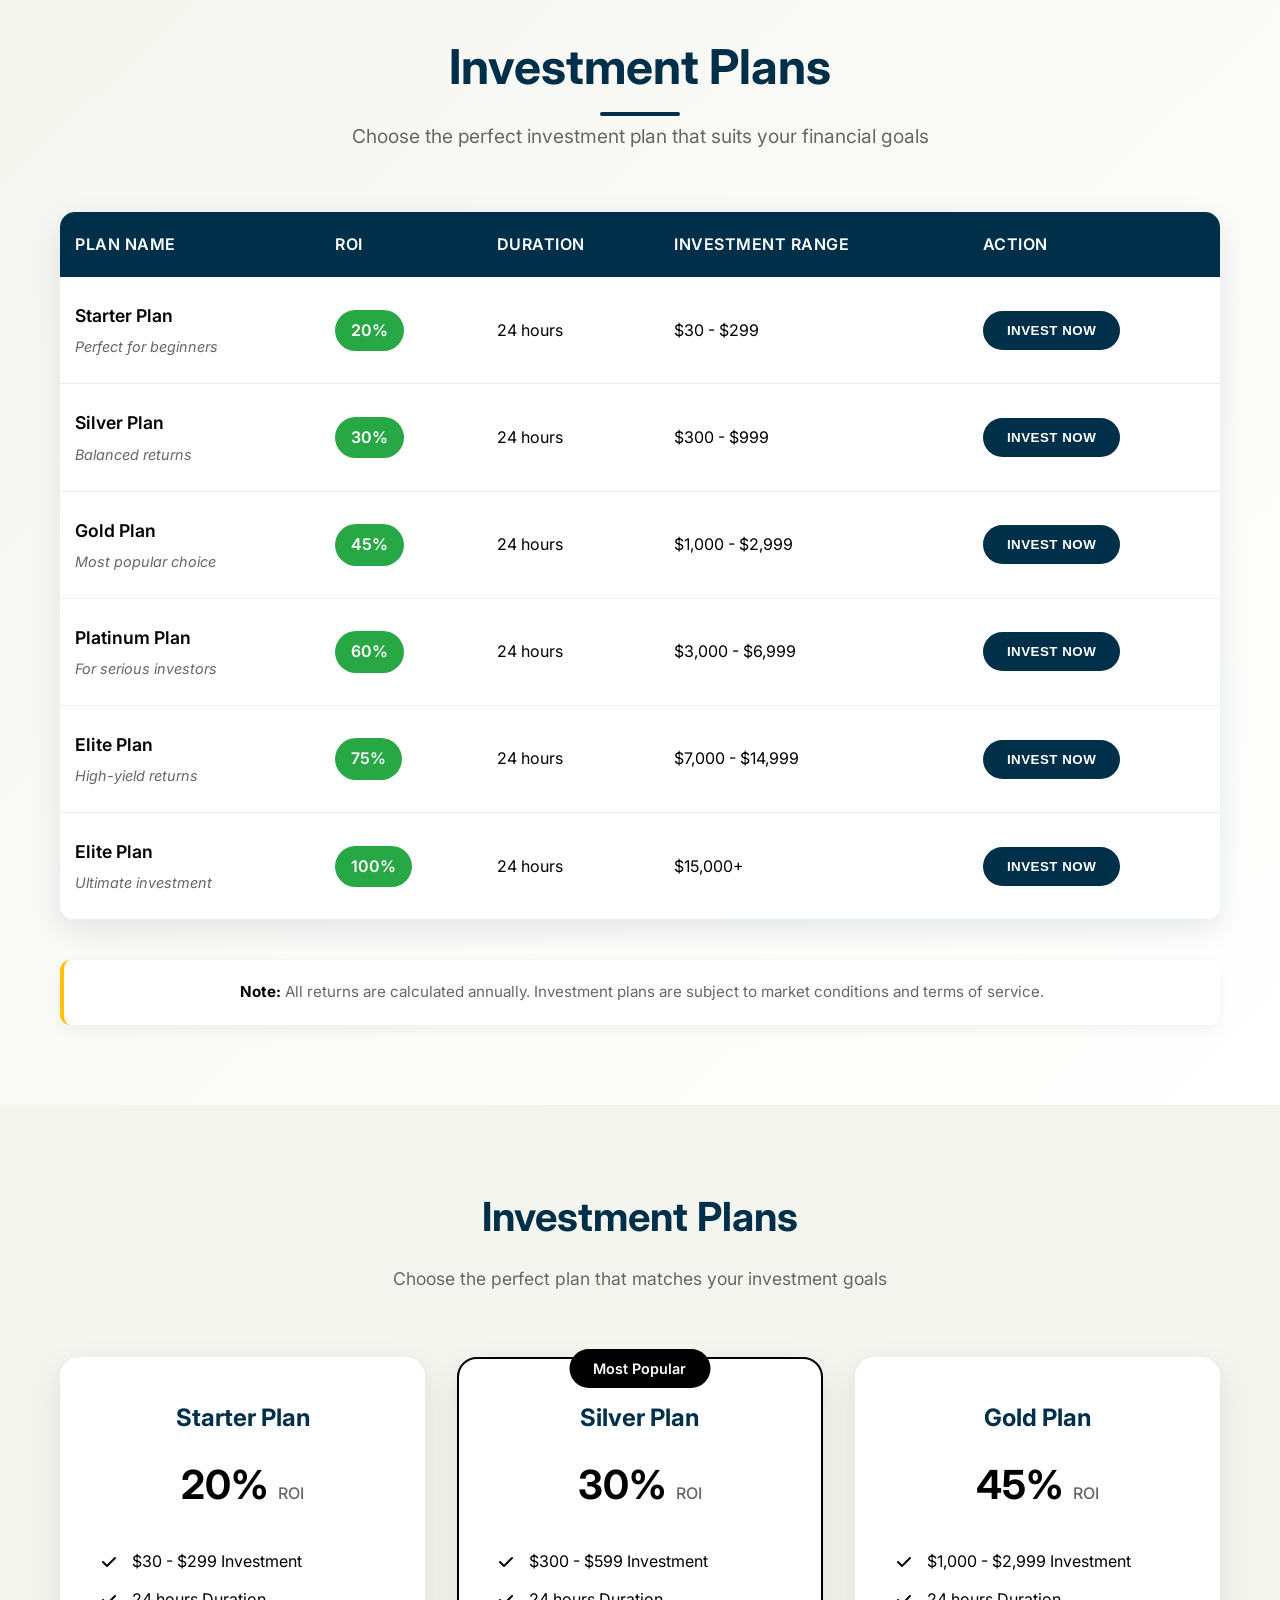
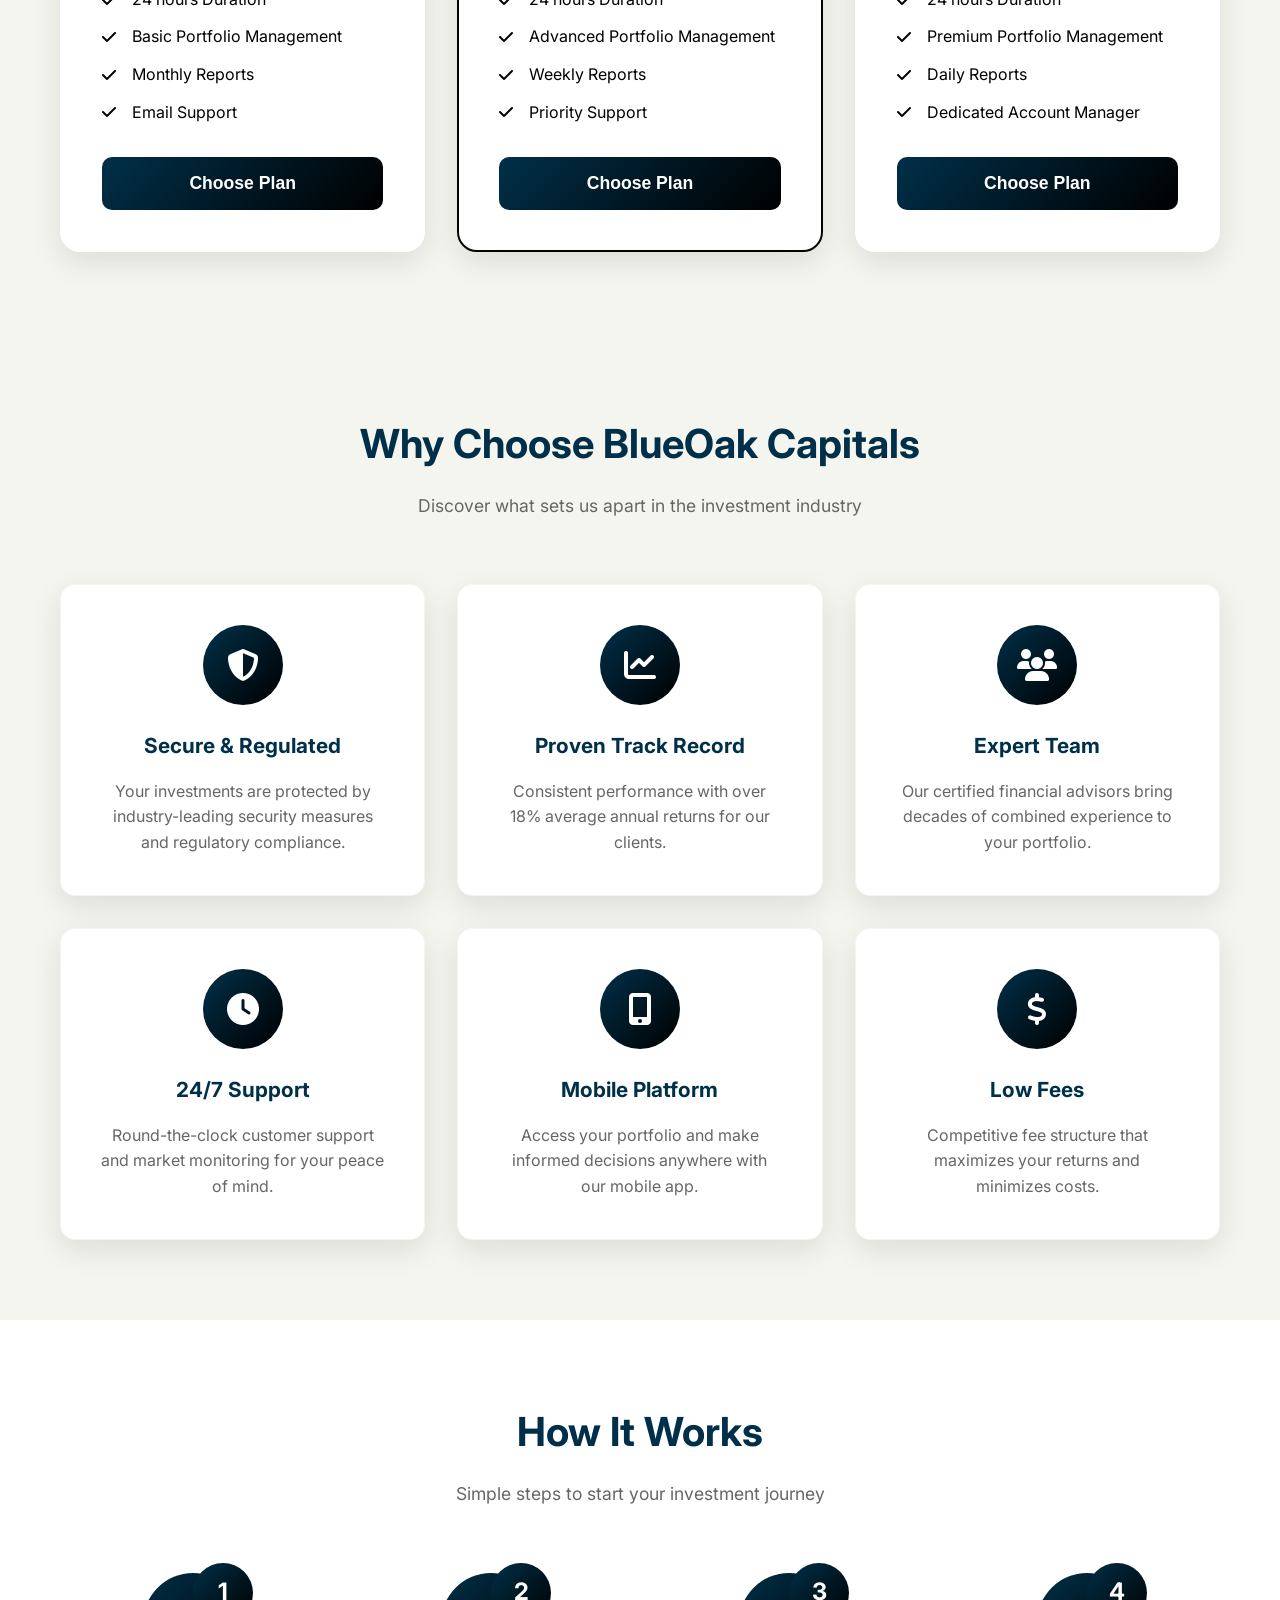
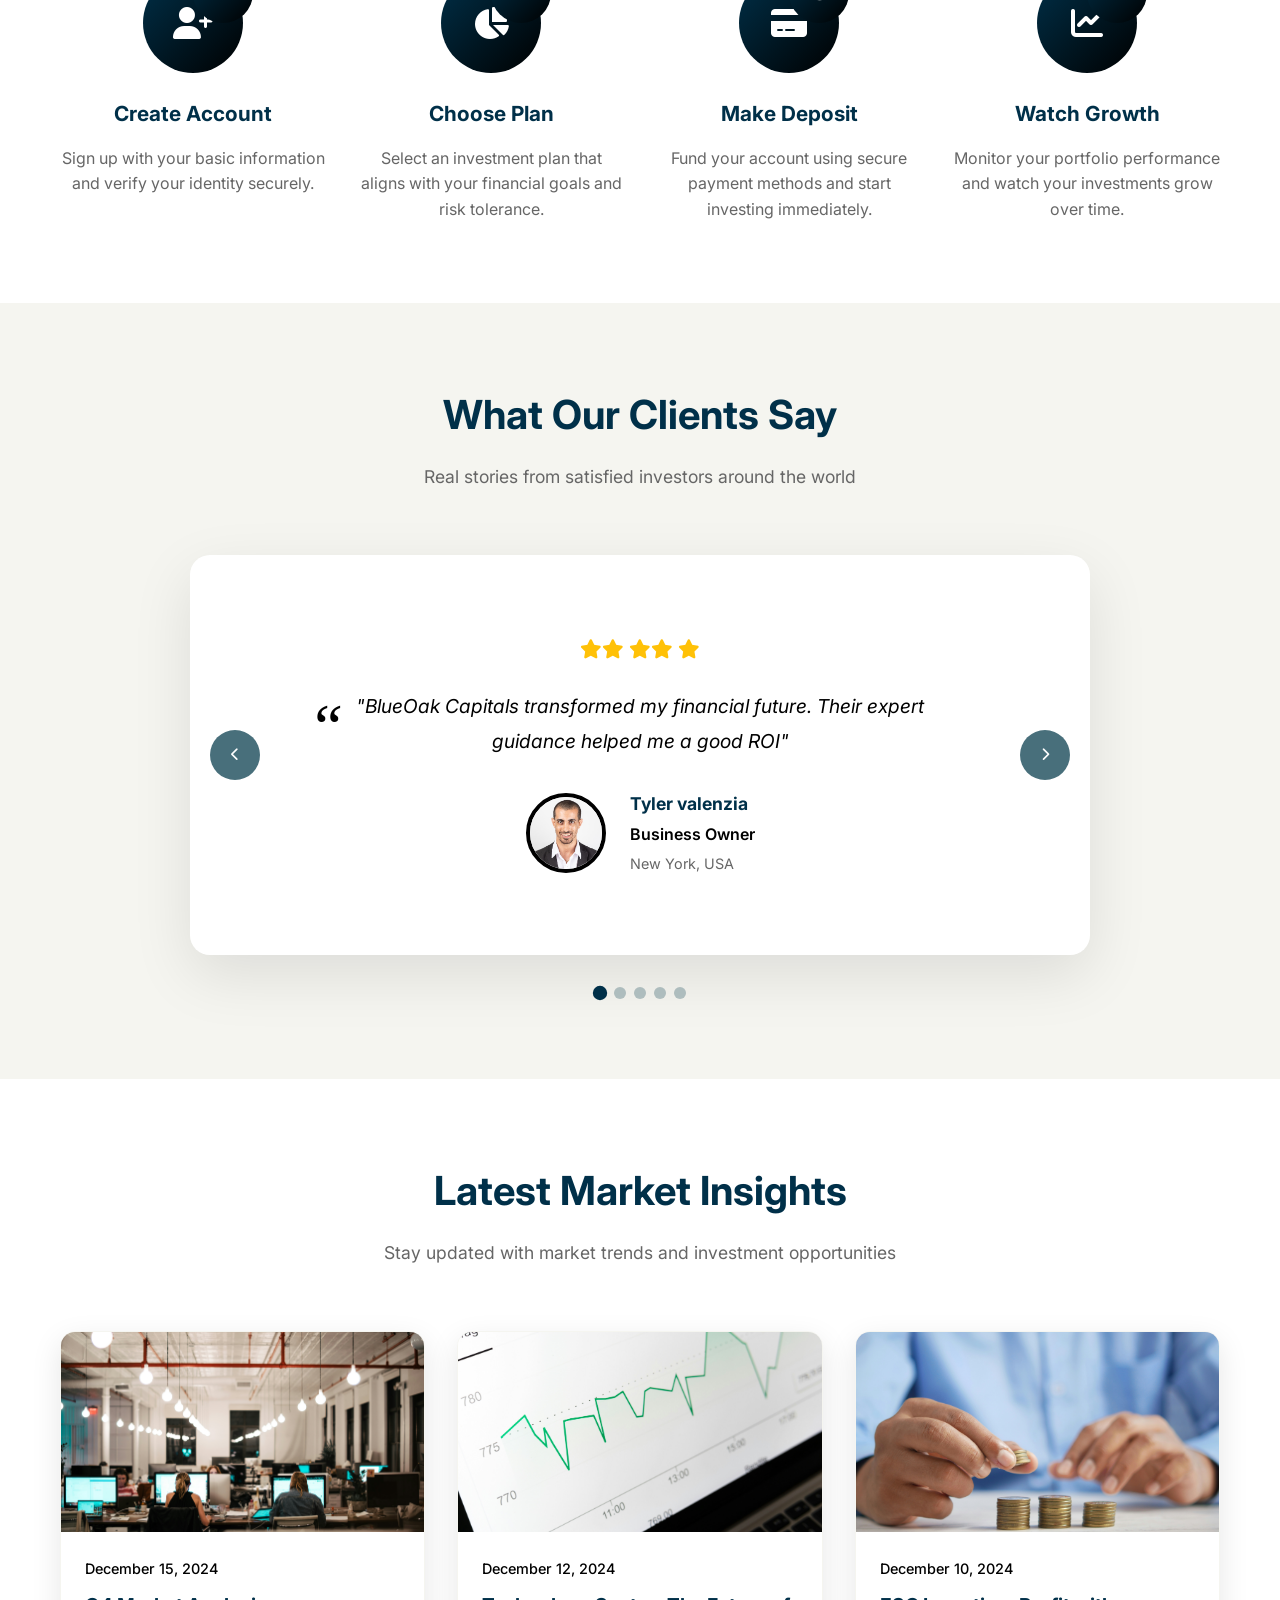
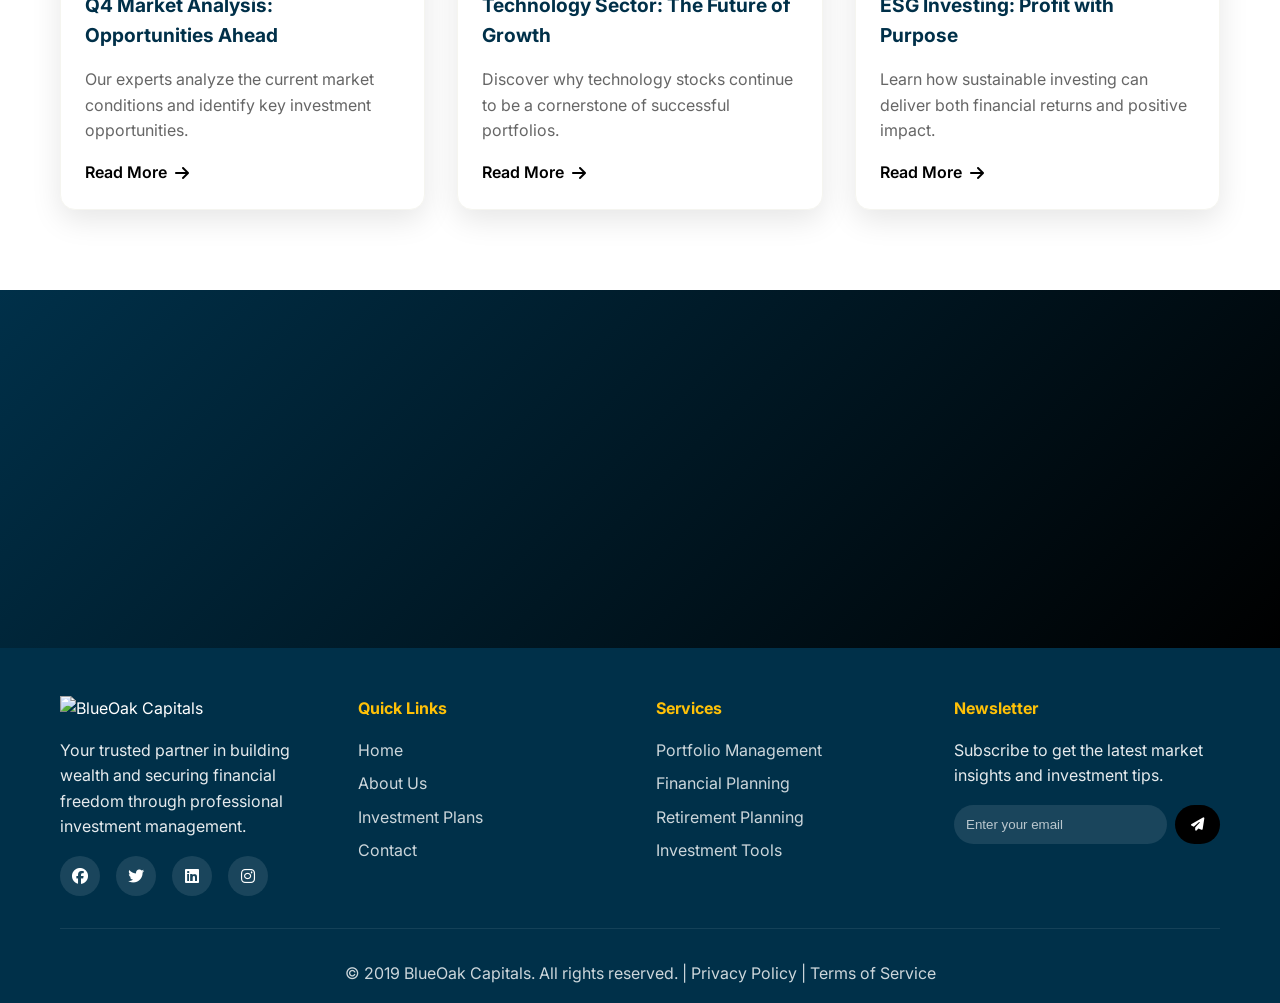
==== commit 2ca542a4: "chnage" ====
--- a/index.html
+++ b/index.html
@@ -90,7 +90,7 @@
                 </li>
             </ul>
             <div class="nav-auth">
-                <button class="auth-btn login-btn" href="main.html">Login</button>
+                <button class="auth-btn login-btn" href="/main.html">Login</button>
                 <button class="auth-btn signup-btn" href="/main.html">Sign Up</button>
 
                  <button class="auth-btn login-btn" onclick="openModal('loginModal')">Login</button>
@@ -142,7 +142,7 @@
   
       <!-- Auth Buttons -->
       <div class="auth-desktop">
-        <a href=""/main.html" class="auth-btn login-btn">Login</a>
+        <a href="/main.html" class="auth-btn login-btn">Login</a>
         <a href="/main.html" class="auth-btn signup-btn">Sign Up</a>
       </div>
     </div>
@@ -169,8 +169,8 @@
         <li><a href="contact.html"><i class="fas fa-envelope"></i> Contact</a></li>
       </ul>
       <div class="drawer-auth">
-        <a href="https://blueoakcapitals.elaxtradesx.com/login" class="auth-btn login-btn">Login</a>
-        <a href="https://blueoakcapitals.elaxtradesx.com/register" class="auth-btn signup-btn">Sign Up</a>
+        <a href="/main.html" class="auth-btn login-btn">Login</a>
+        <a href="/main.html" class="auth-btn signup-btn">Sign Up</a>
       </div>
     </div>
   </nav>
@@ -394,7 +394,7 @@
             <h1 class="shero-title">Grow your wealth with BlueOak Capitals</h1>
 
             <p class="shero-subtitle">Professional investment solutions rooted in trust and expertise</p>
-            <a href="https://blueoakcapitals.elaxtradesx.com/register" class="shero-cta">Get Started</a>
+            <a href="/main.html" class="shero-cta">Get Started</a>
         </div>
 
         <!-- Navigation Arrows -->
@@ -551,7 +551,7 @@
                     <h1 data-aos="fade-up">Grow Your Wealth with BlueOak Capitals</h1>
                     <p data-aos="fade-up" data-aos-delay="200">Professional investment solutions rooted in trust and expertise</p>
                     <div class="hero-buttons" data-aos="fade-up" data-aos-delay="400">
-                        <button href="https://blueoakcapitals.elaxtradesx.com/register" class="cta-btn primary">Start Investing</button>
+                        <button href="/main.html" class="cta-btn primary">Start Investing</button>
                         <button class="cta-btn secondary" onclick="openCalculator()">Calculate Returns</button>
                     </div>
                 </div>
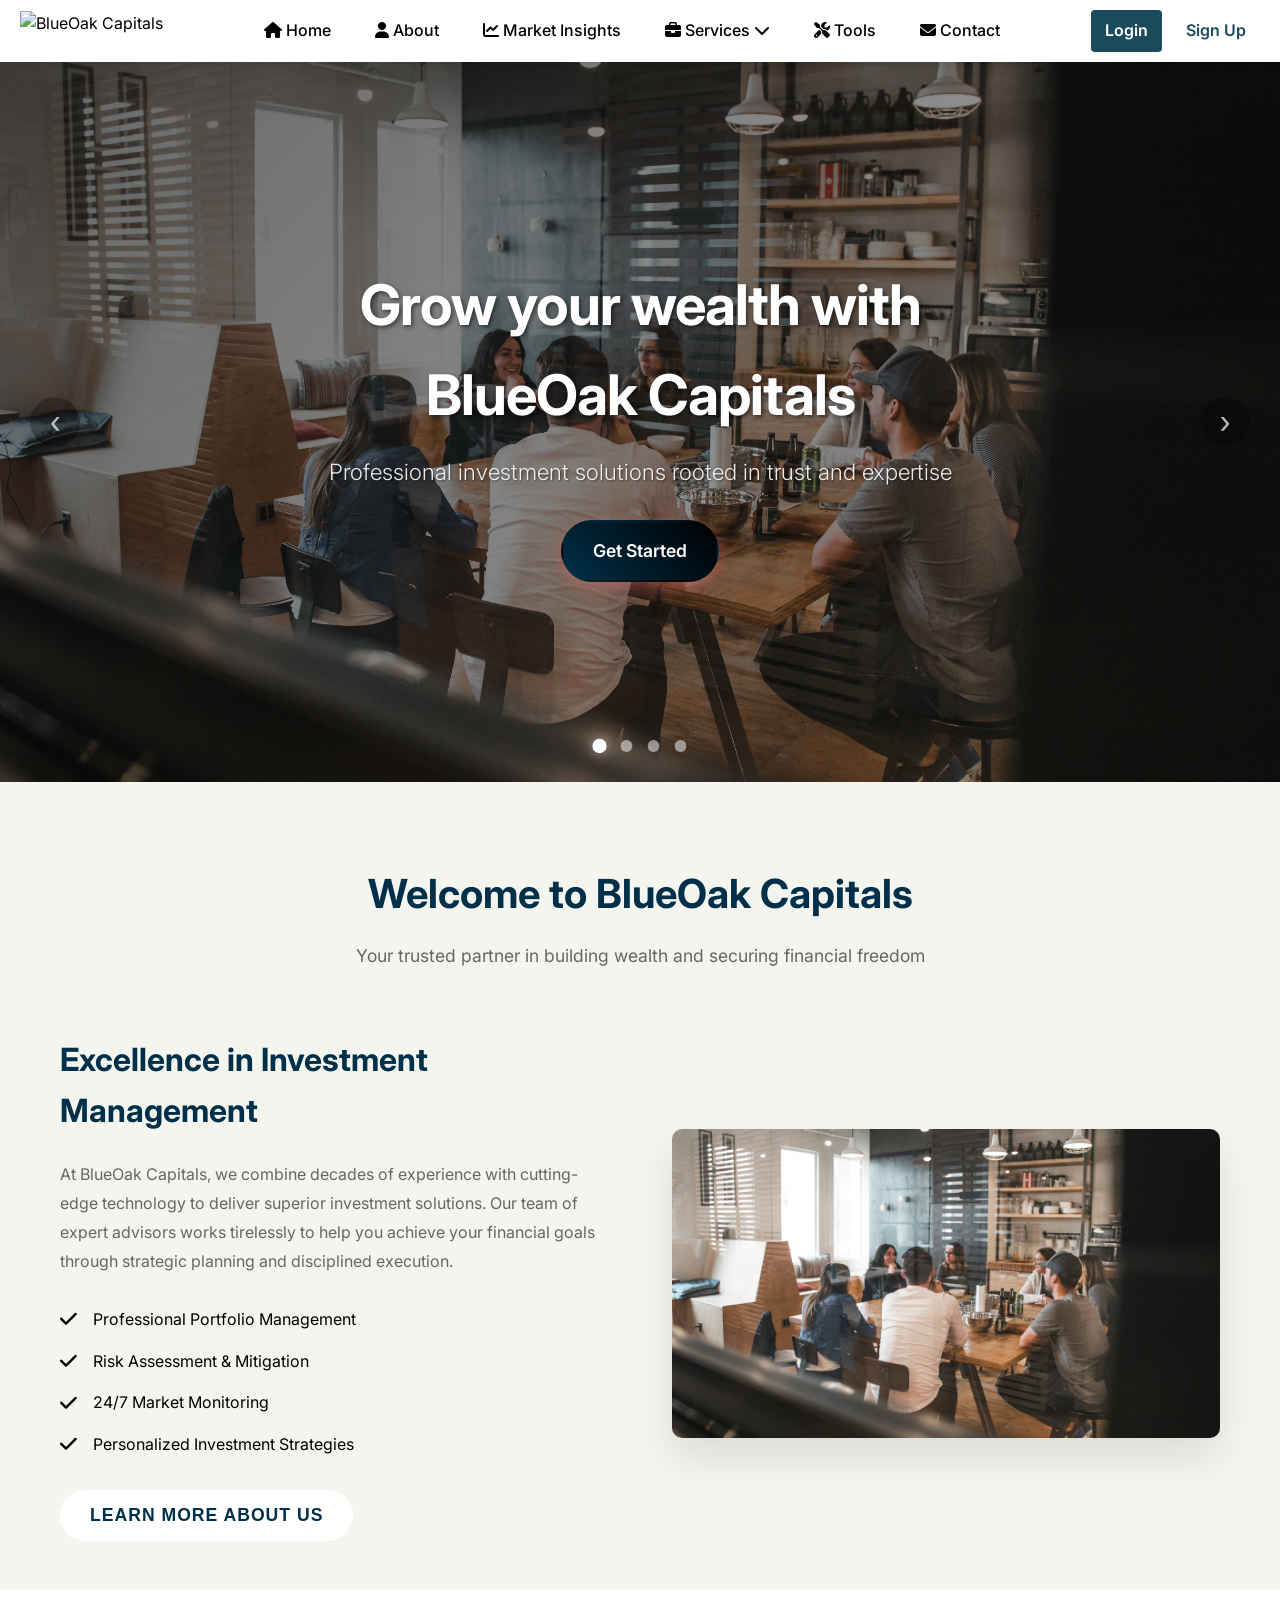
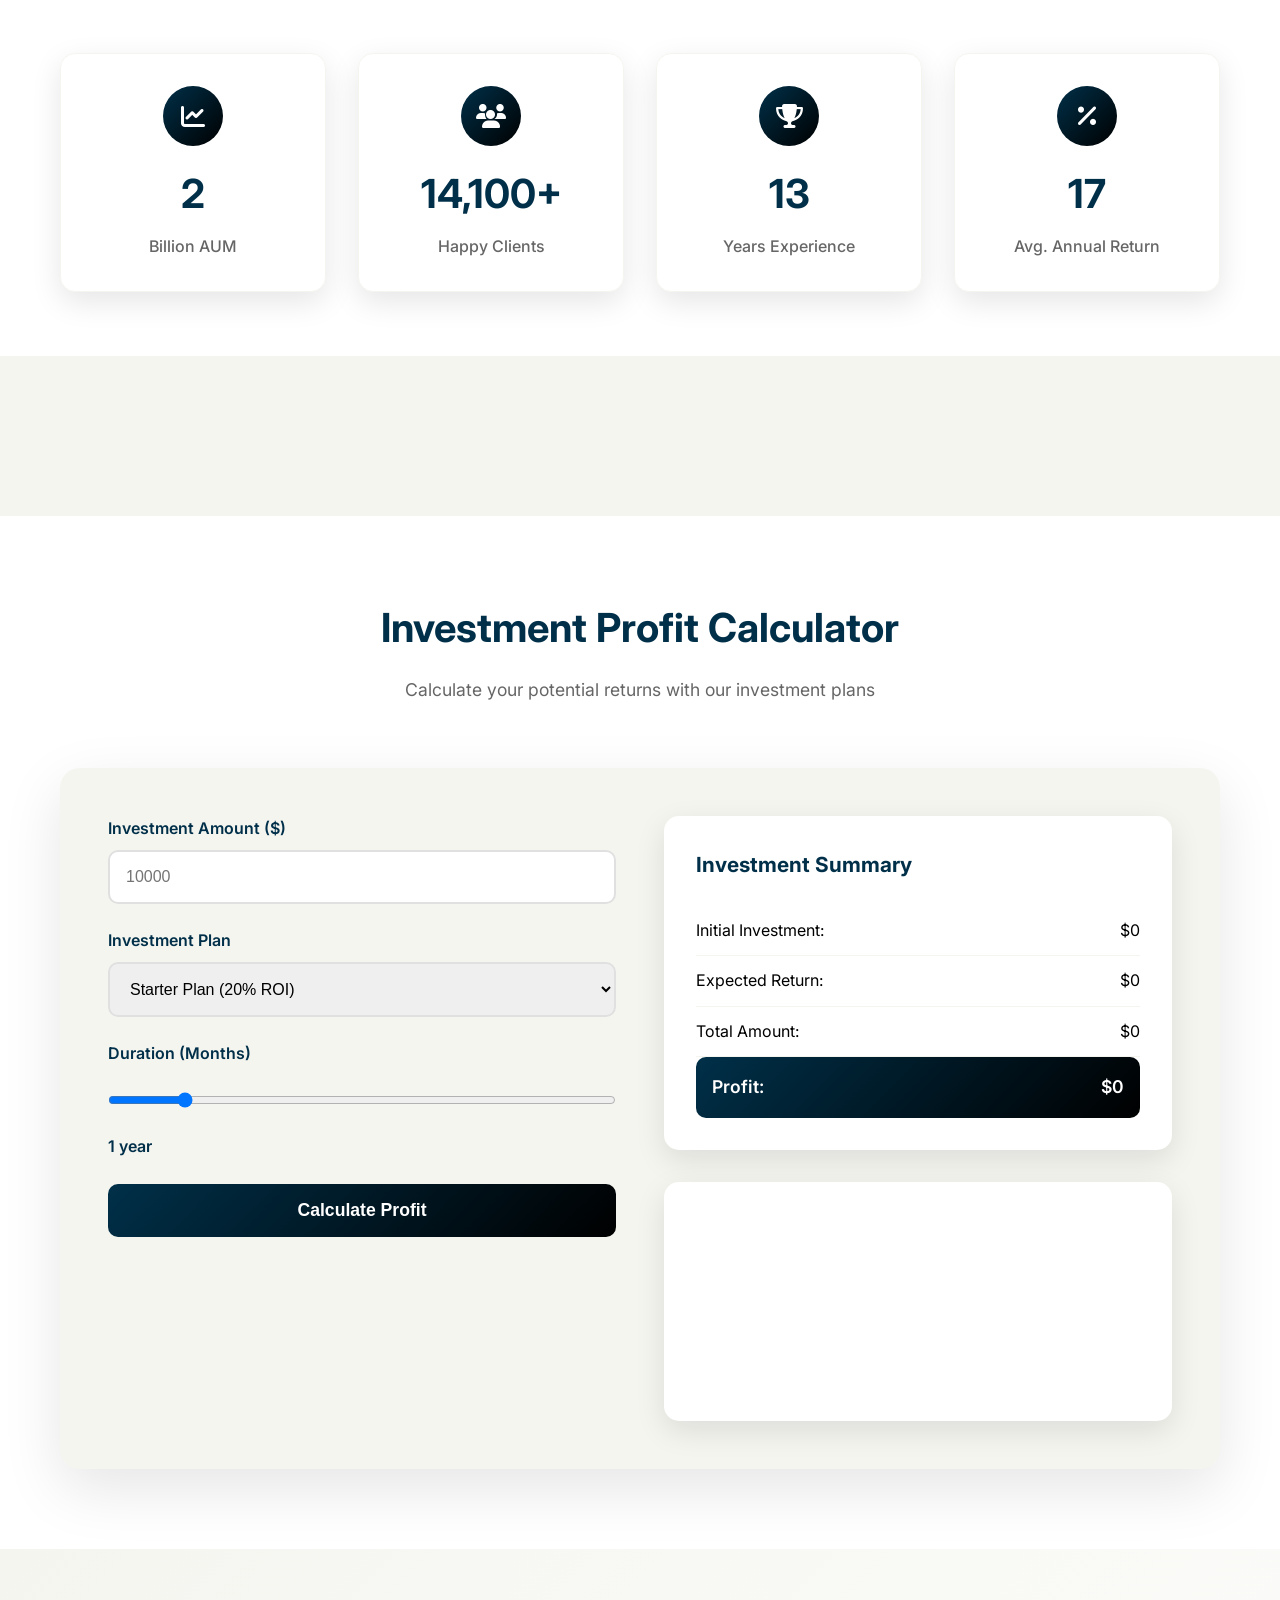
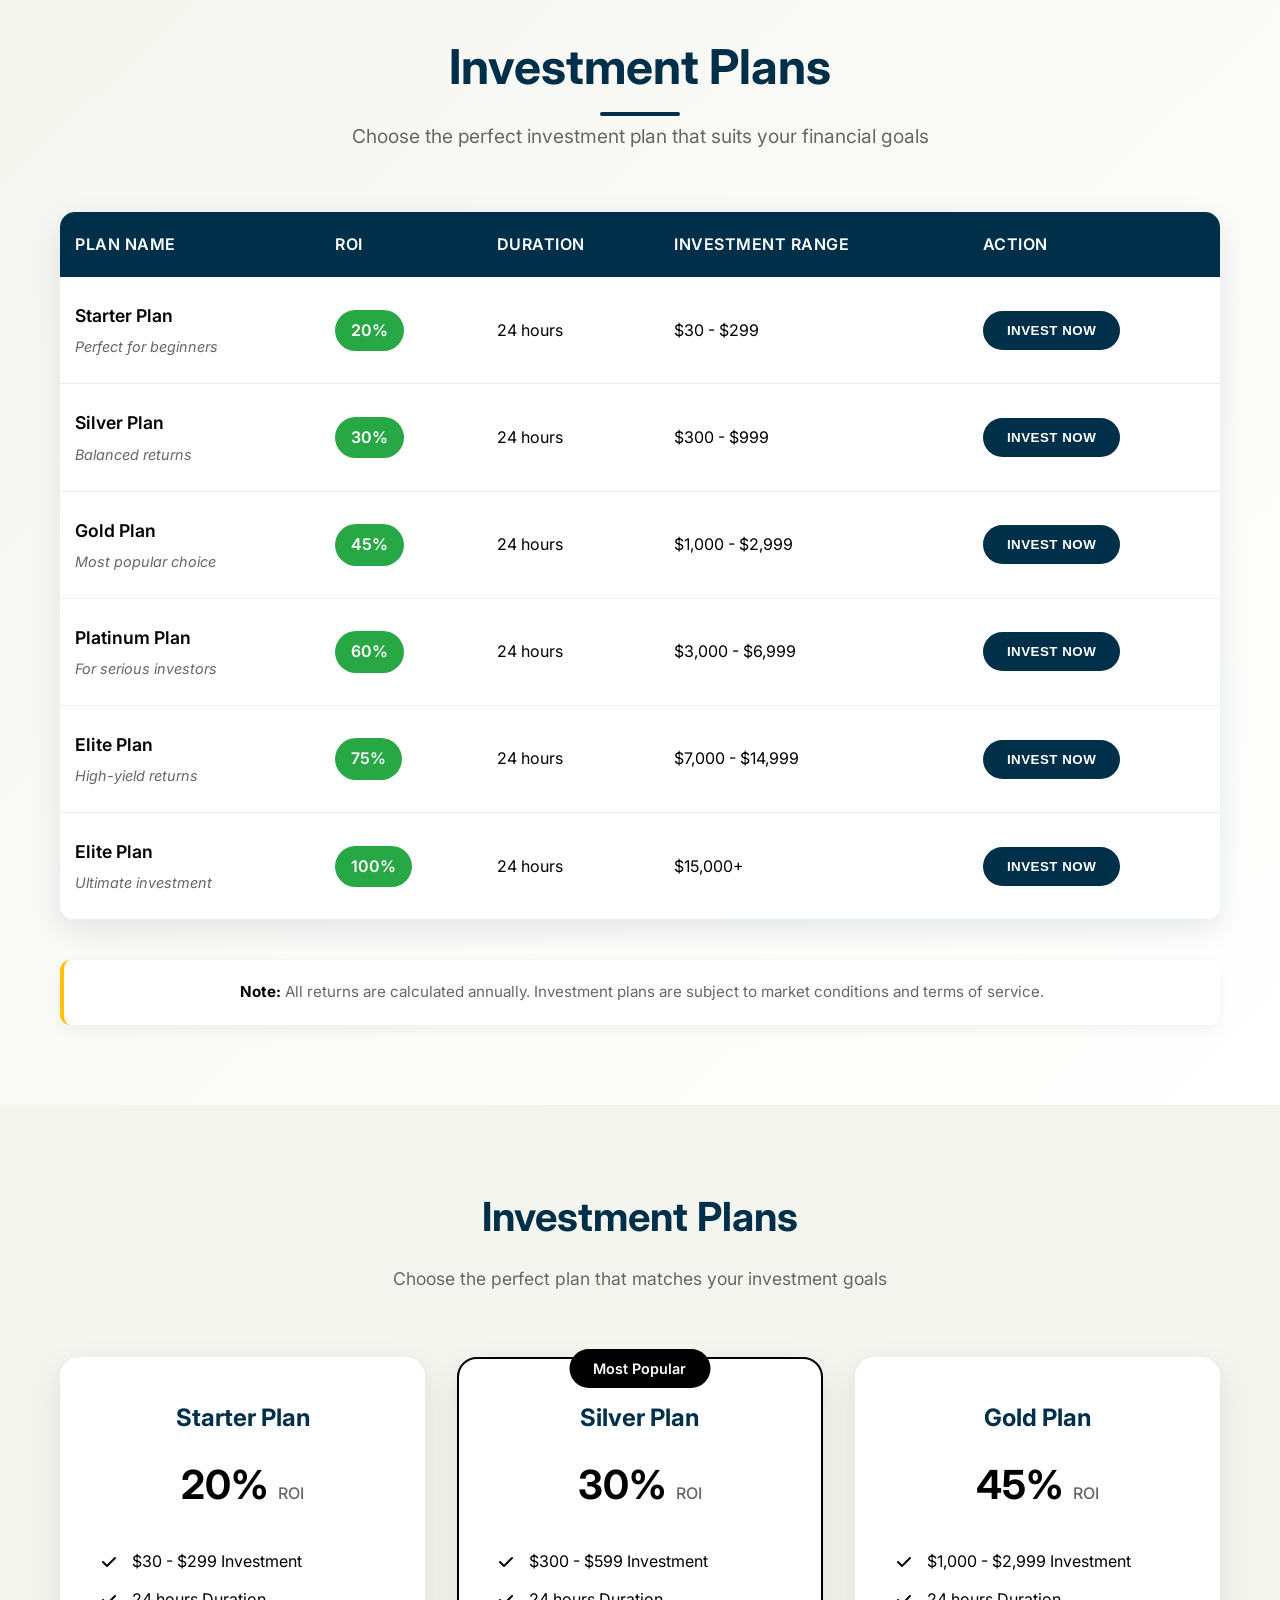
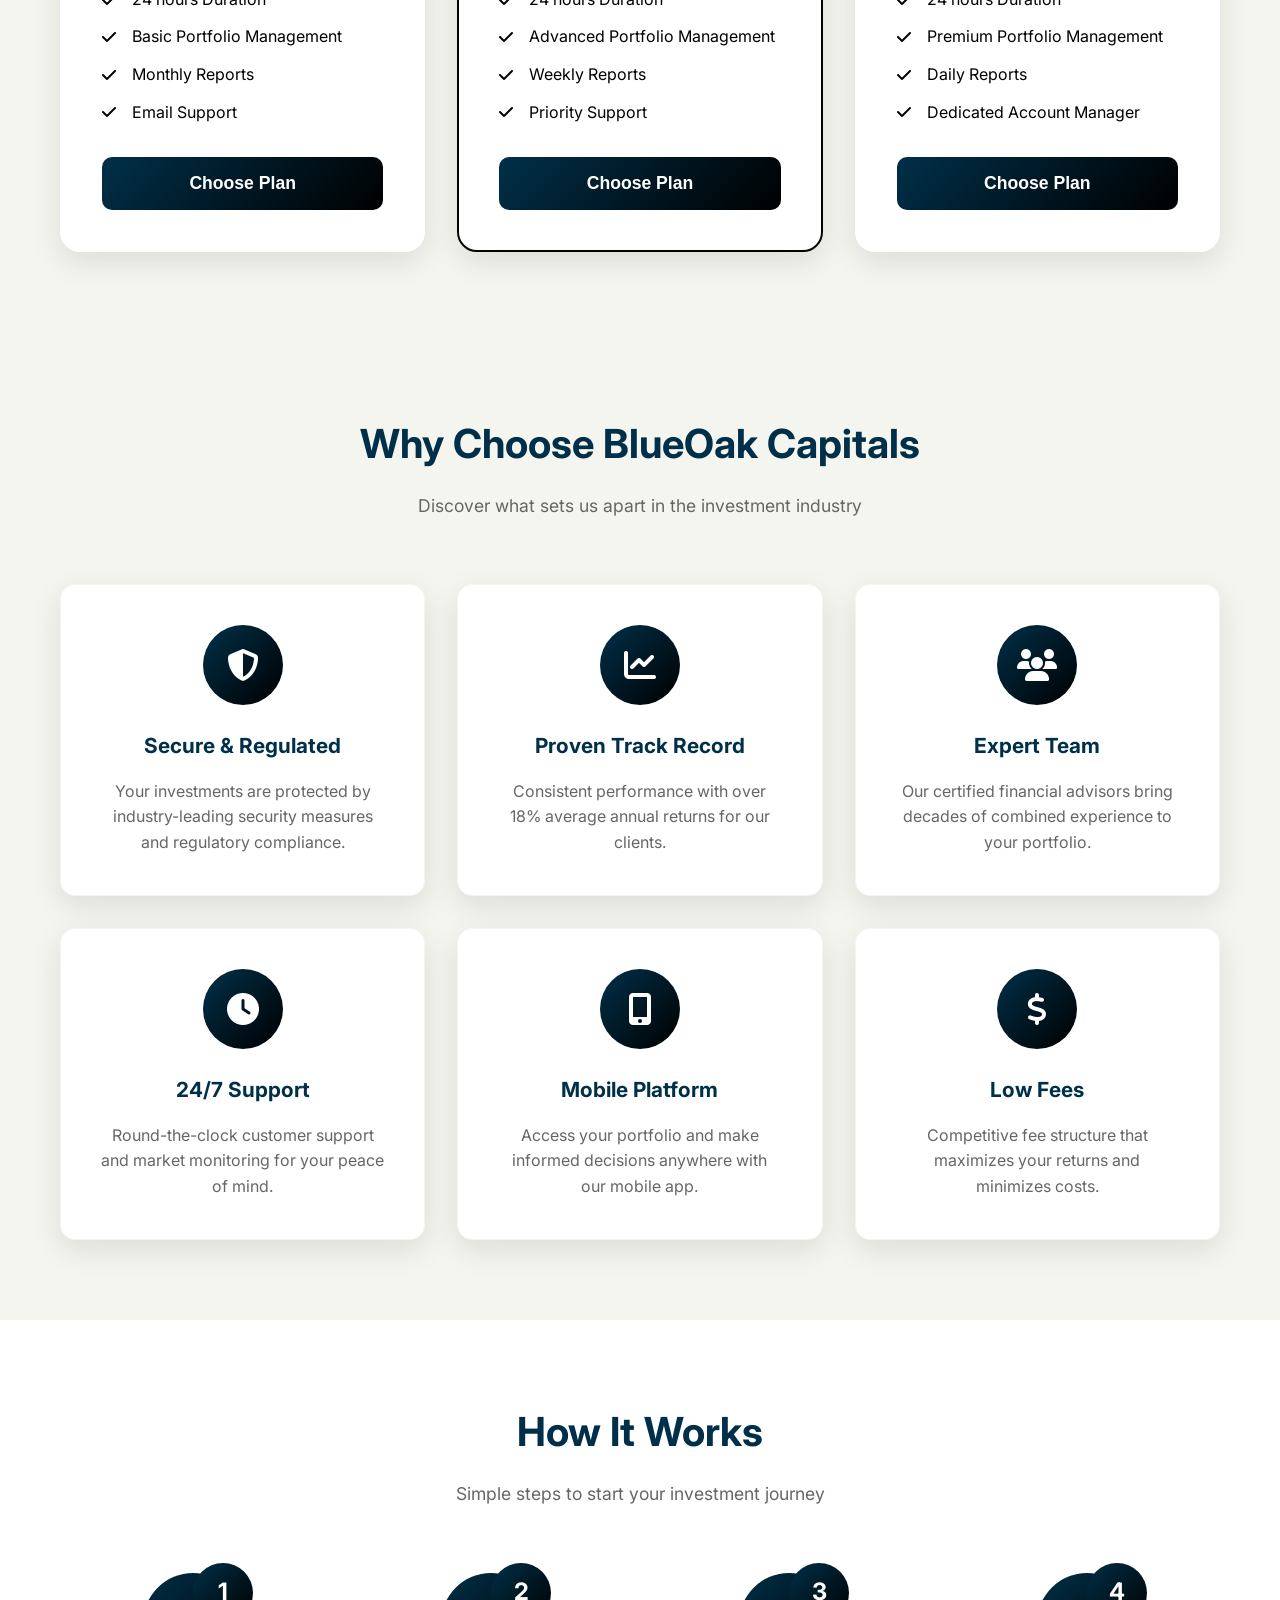
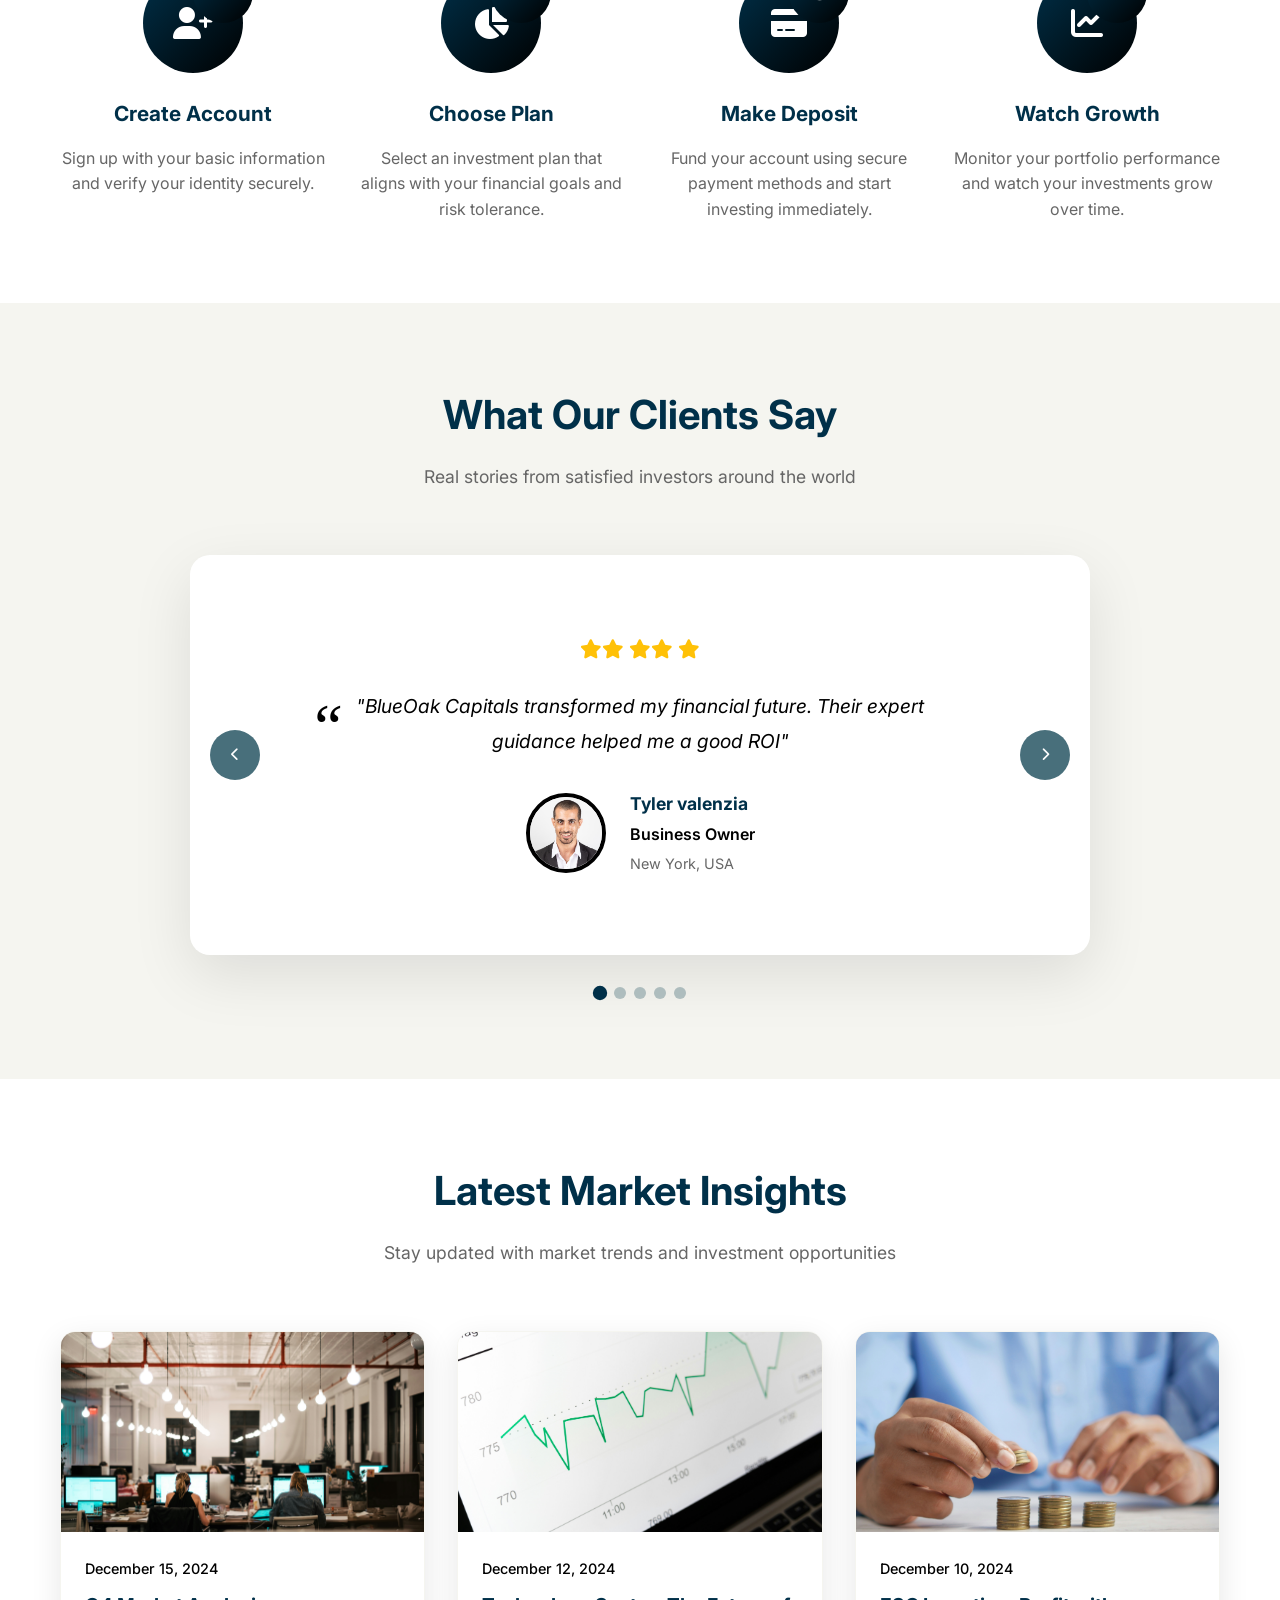
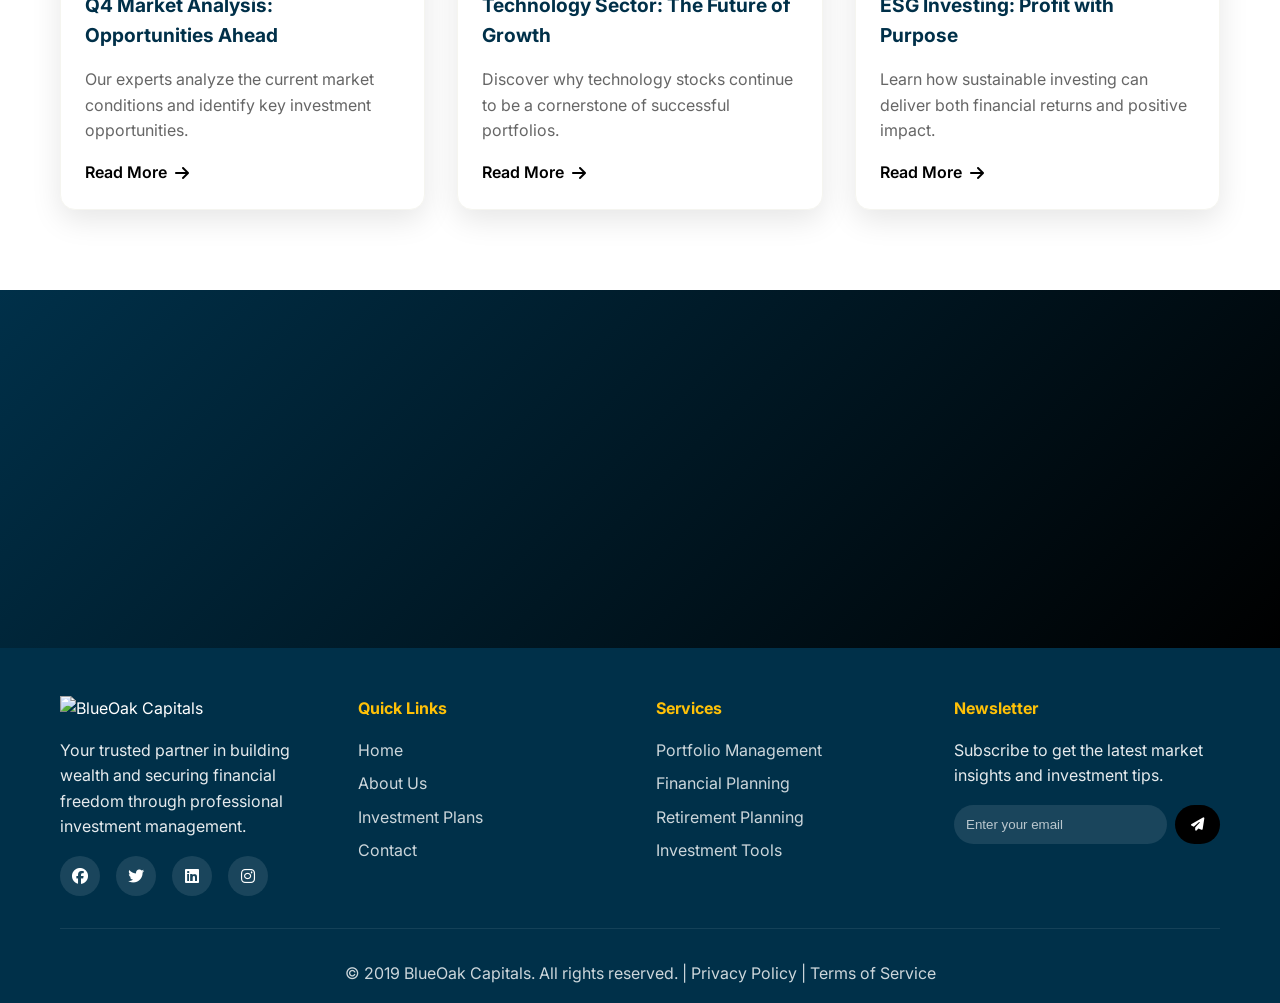
==== commit 0acf7de1: "link change" ====
--- a/index.html
+++ b/index.html
@@ -90,8 +90,8 @@
                 </li>
             </ul>
             <div class="nav-auth">
-                <button class="auth-btn login-btn" href="/main.html">Login</button>
-                <button class="auth-btn signup-btn" href="/main.html">Sign Up</button>
+                <button class="auth-btn login-btn" href="https://blueoakcapital.wealthwisepros.com/login">Login</button>
+                <button class="auth-btn signup-btn" href="https://blueoakcapital.wealthwisepros.com/register">Sign Up</button>
 
                  <button class="auth-btn login-btn" onclick="openModal('loginModal')">Login</button>
                 <button class="auth-btn signup-btn" onclick="openModal('signupModal')">Sign Up</button>
@@ -142,8 +142,8 @@
   
       <!-- Auth Buttons -->
       <div class="auth-desktop">
-        <a href="/main.html" class="auth-btn login-btn">Login</a>
-        <a href="/main.html" class="auth-btn signup-btn">Sign Up</a>
+        <a href="https://blueoakcapital.wealthwisepros.com/login" class="auth-btn login-btn">Login</a>
+        <a href="https://blueoakcapital.wealthwisepros.com/register" class="auth-btn signup-btn">Sign Up</a>
       </div>
     </div>
   
@@ -169,8 +169,8 @@
         <li><a href="contact.html"><i class="fas fa-envelope"></i> Contact</a></li>
       </ul>
       <div class="drawer-auth">
-        <a href="/main.html" class="auth-btn login-btn">Login</a>
-        <a href="/main.html" class="auth-btn signup-btn">Sign Up</a>
+        <a href="https://blueoakcapital.wealthwisepros.com/login" class="auth-btn login-btn">Login</a>
+        <a href="https://blueoakcapital.wealthwisepros.com/register" class="auth-btn signup-btn">Sign Up</a>
       </div>
     </div>
   </nav>
@@ -394,7 +394,7 @@
             <h1 class="shero-title">Grow your wealth with BlueOak Capitals</h1>
 
             <p class="shero-subtitle">Professional investment solutions rooted in trust and expertise</p>
-            <a href="/main.html" class="shero-cta">Get Started</a>
+            <a href="https://blueoakcapital.wealthwisepros.com/login" class="shero-cta">Get Started</a>
         </div>
 
         <!-- Navigation Arrows -->
@@ -551,7 +551,7 @@
                     <h1 data-aos="fade-up">Grow Your Wealth with BlueOak Capitals</h1>
                     <p data-aos="fade-up" data-aos-delay="200">Professional investment solutions rooted in trust and expertise</p>
                     <div class="hero-buttons" data-aos="fade-up" data-aos-delay="400">
-                        <button href="/main.html" class="cta-btn primary">Start Investing</button>
+                        <button href="https://blueoakcapital.wealthwisepros.com/login" class="cta-btn primary">Start Investing</button>
                         <button class="cta-btn secondary" onclick="openCalculator()">Calculate Returns</button>
                     </div>
                 </div>
